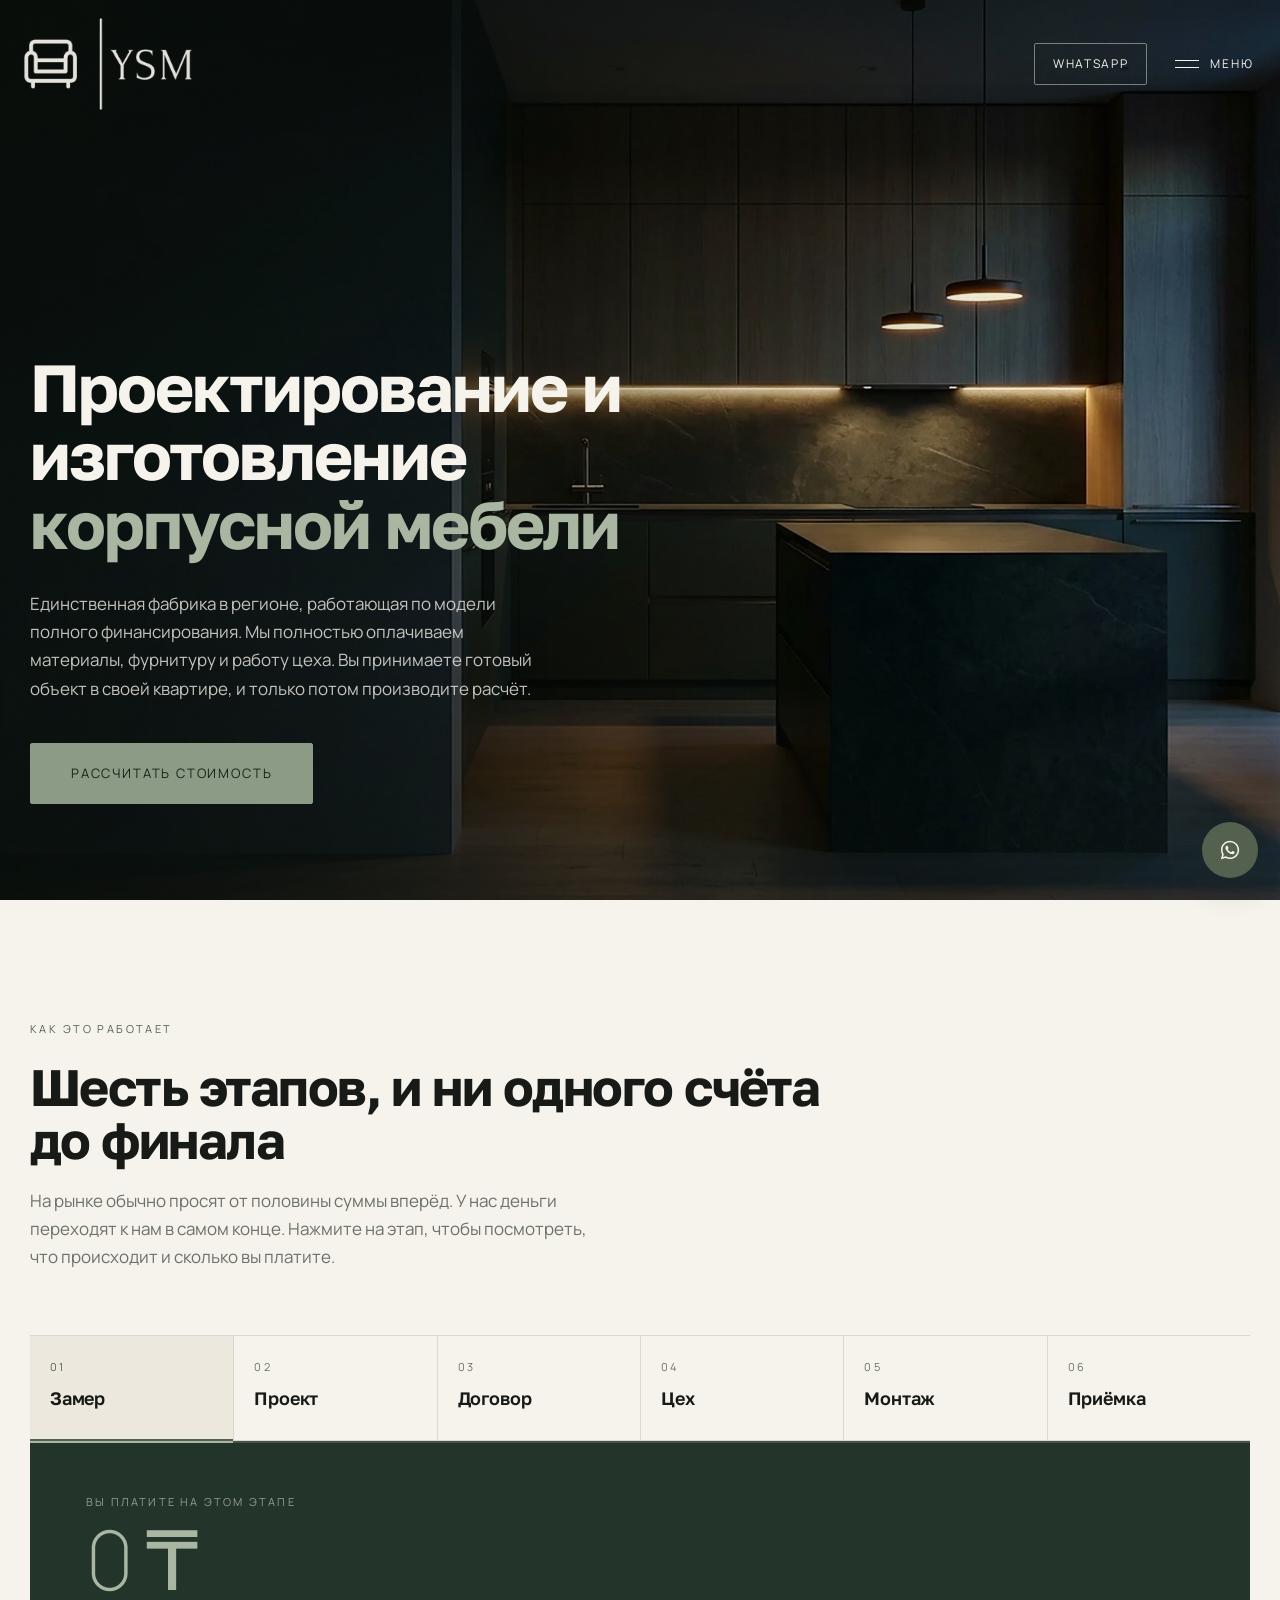
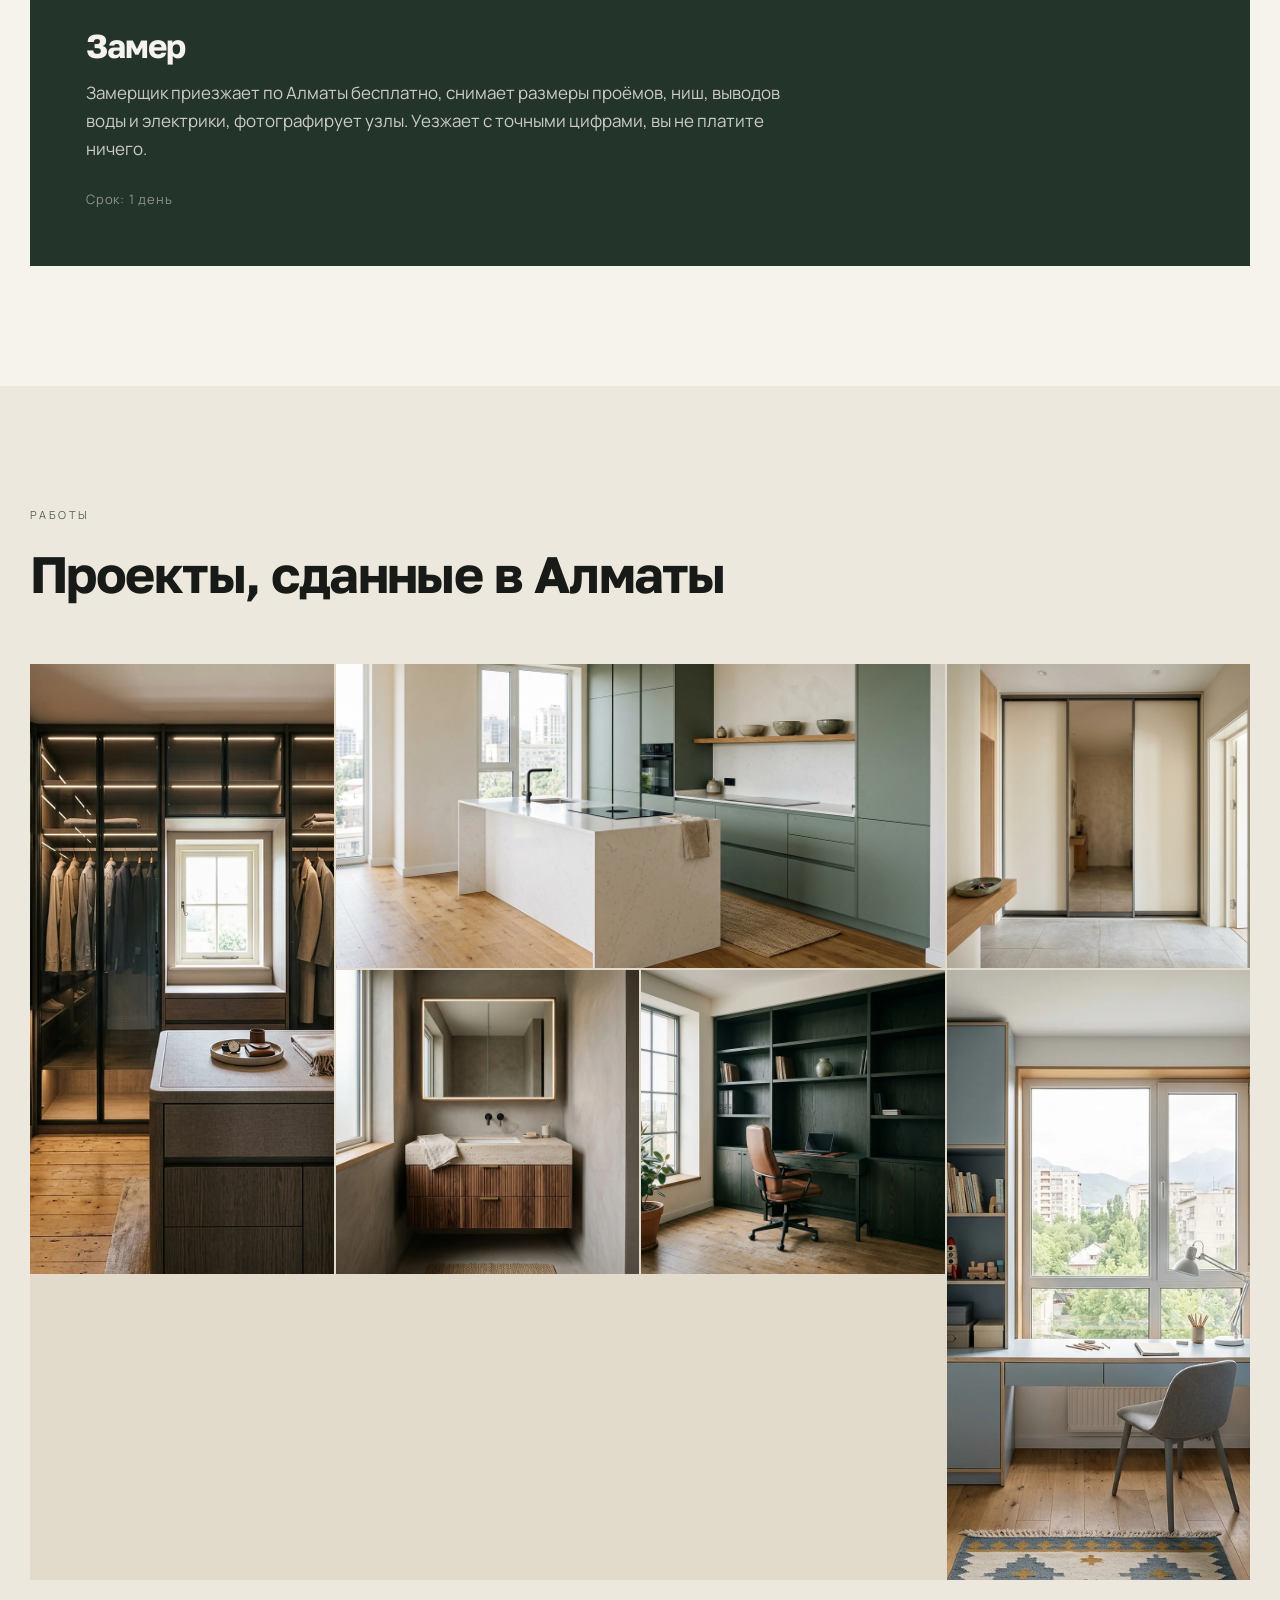
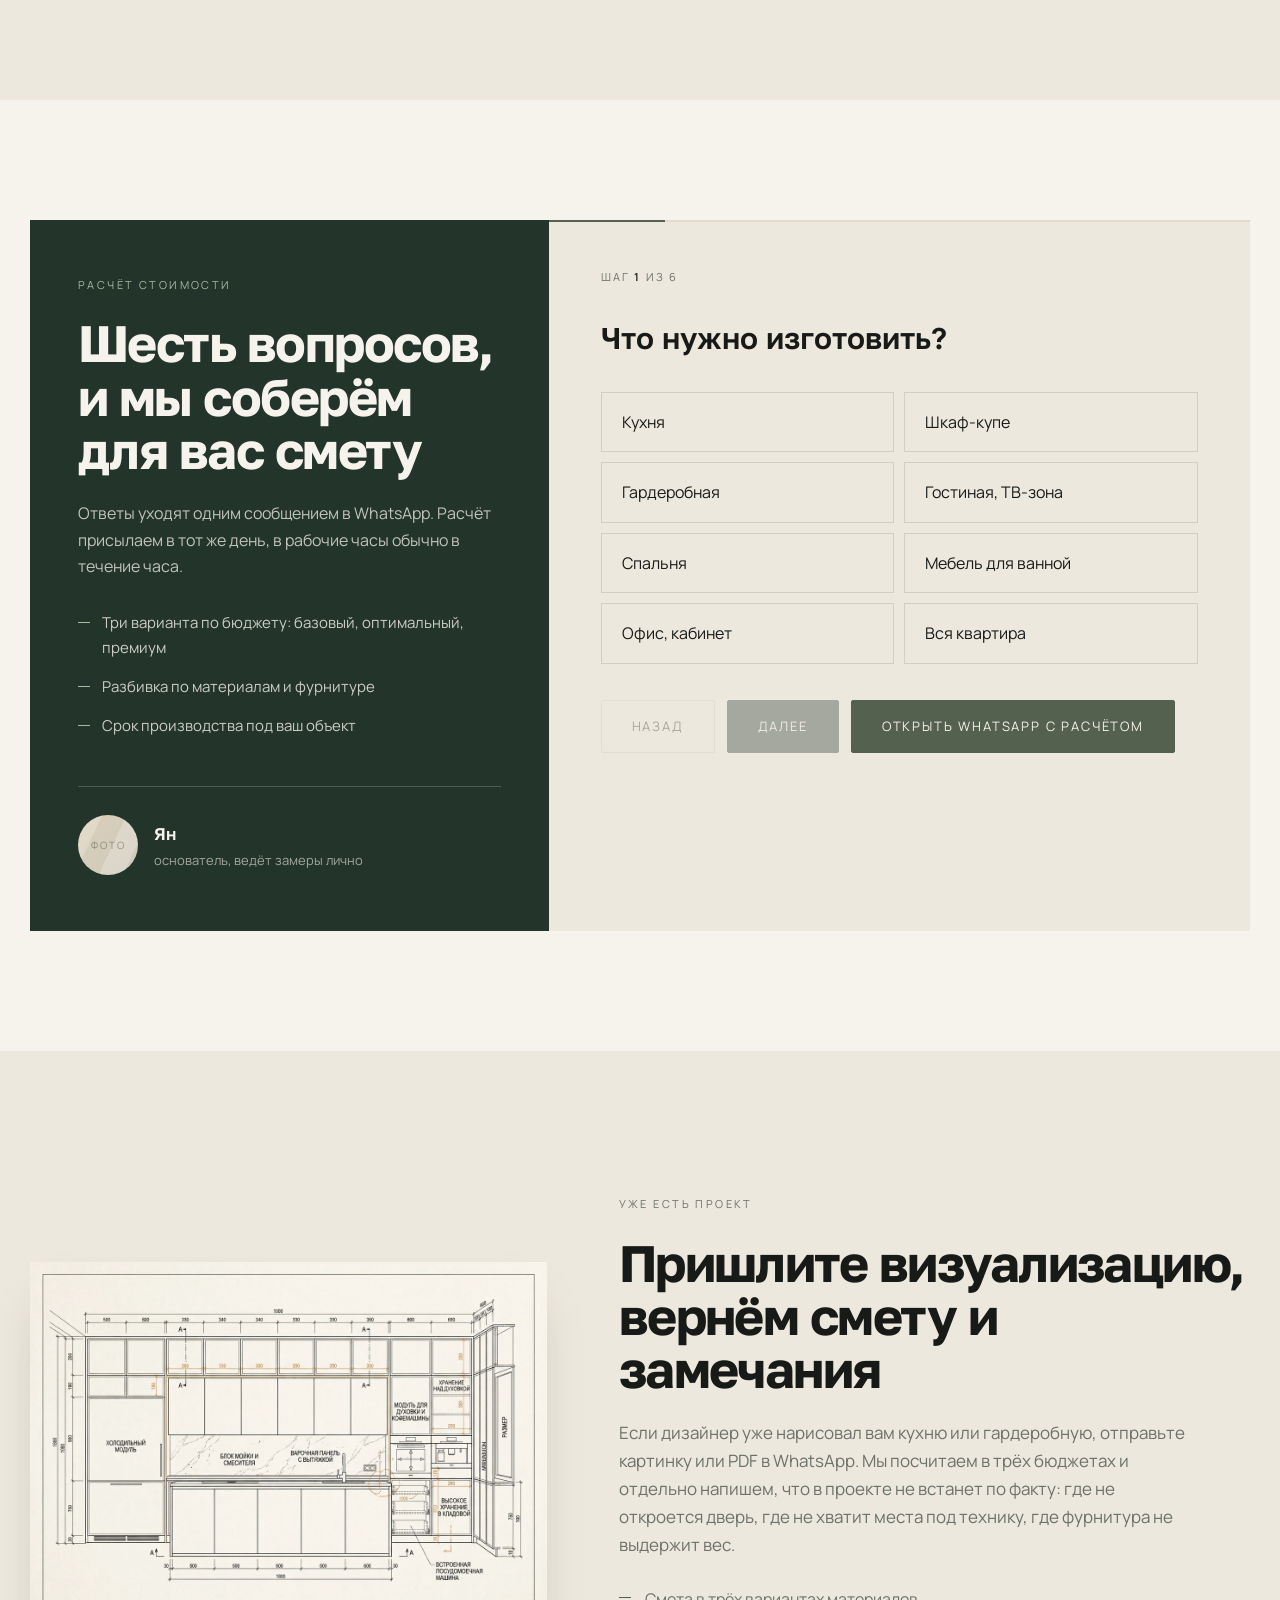
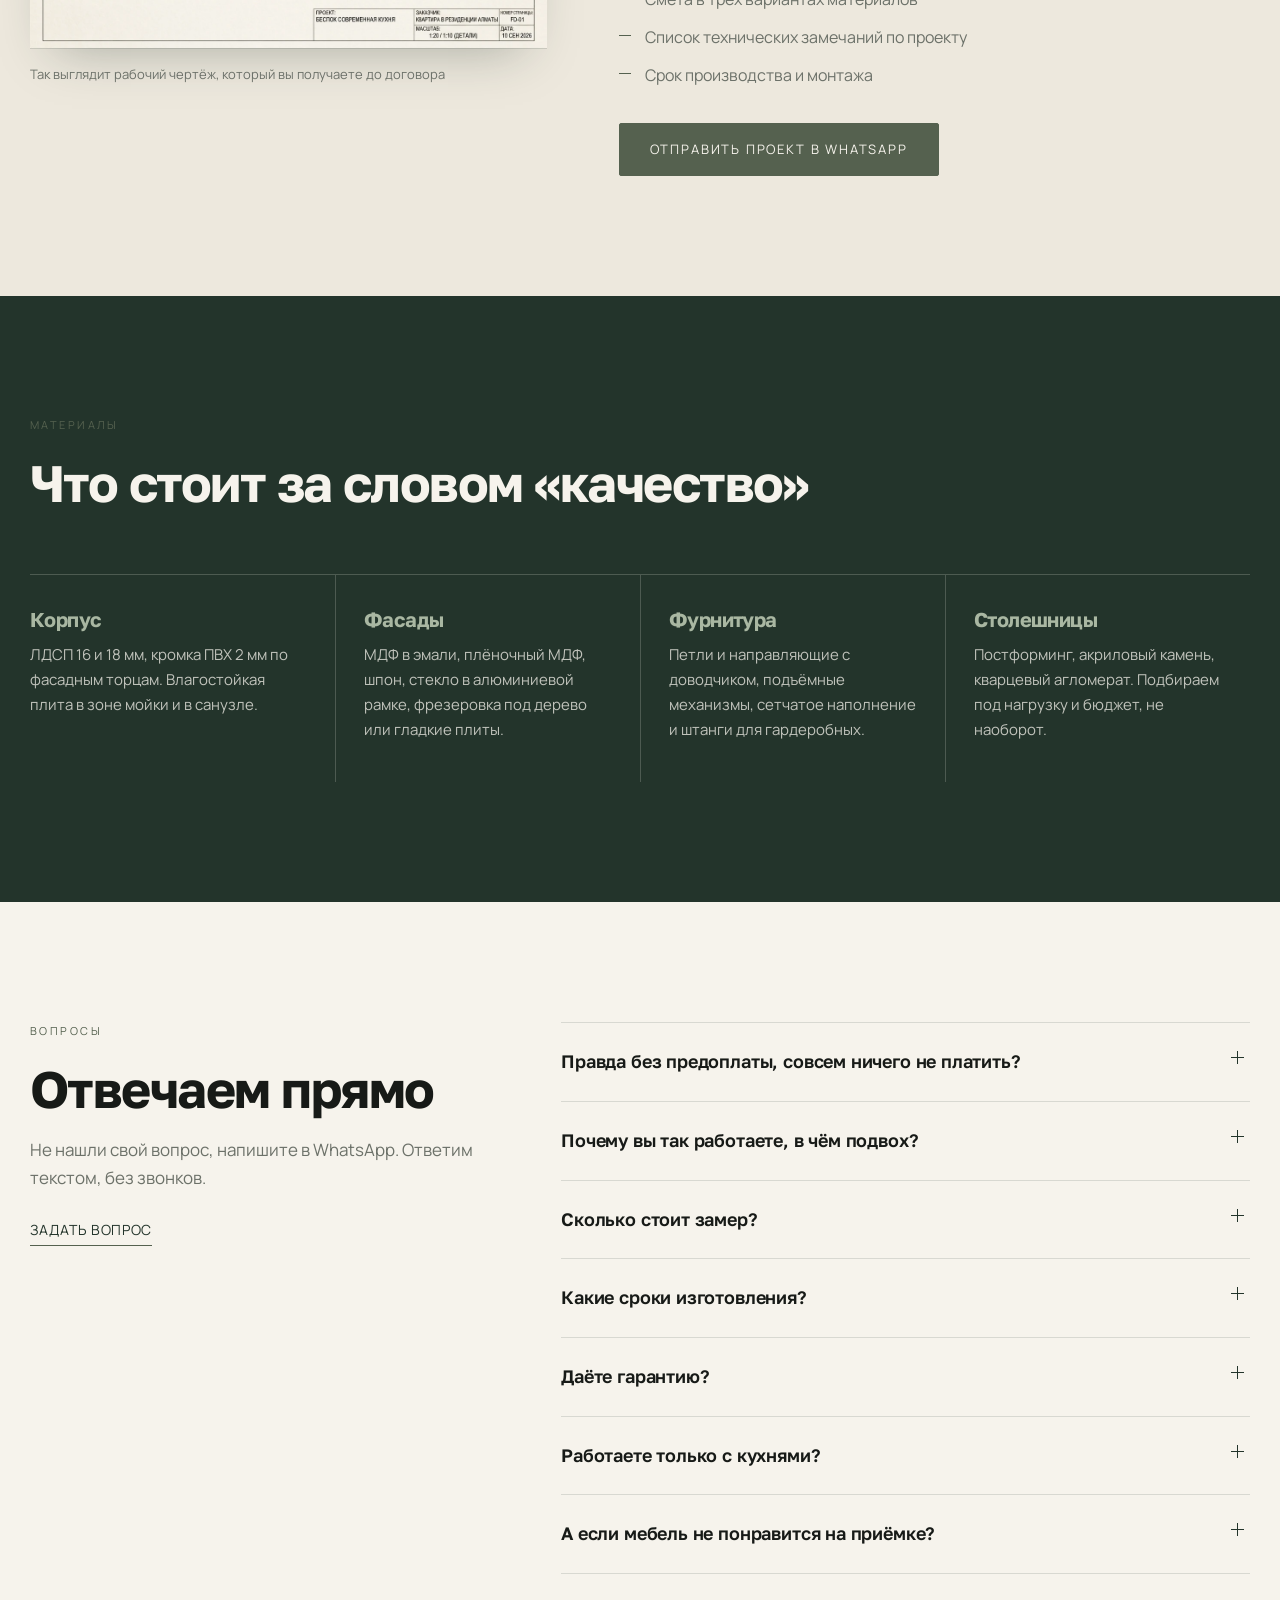
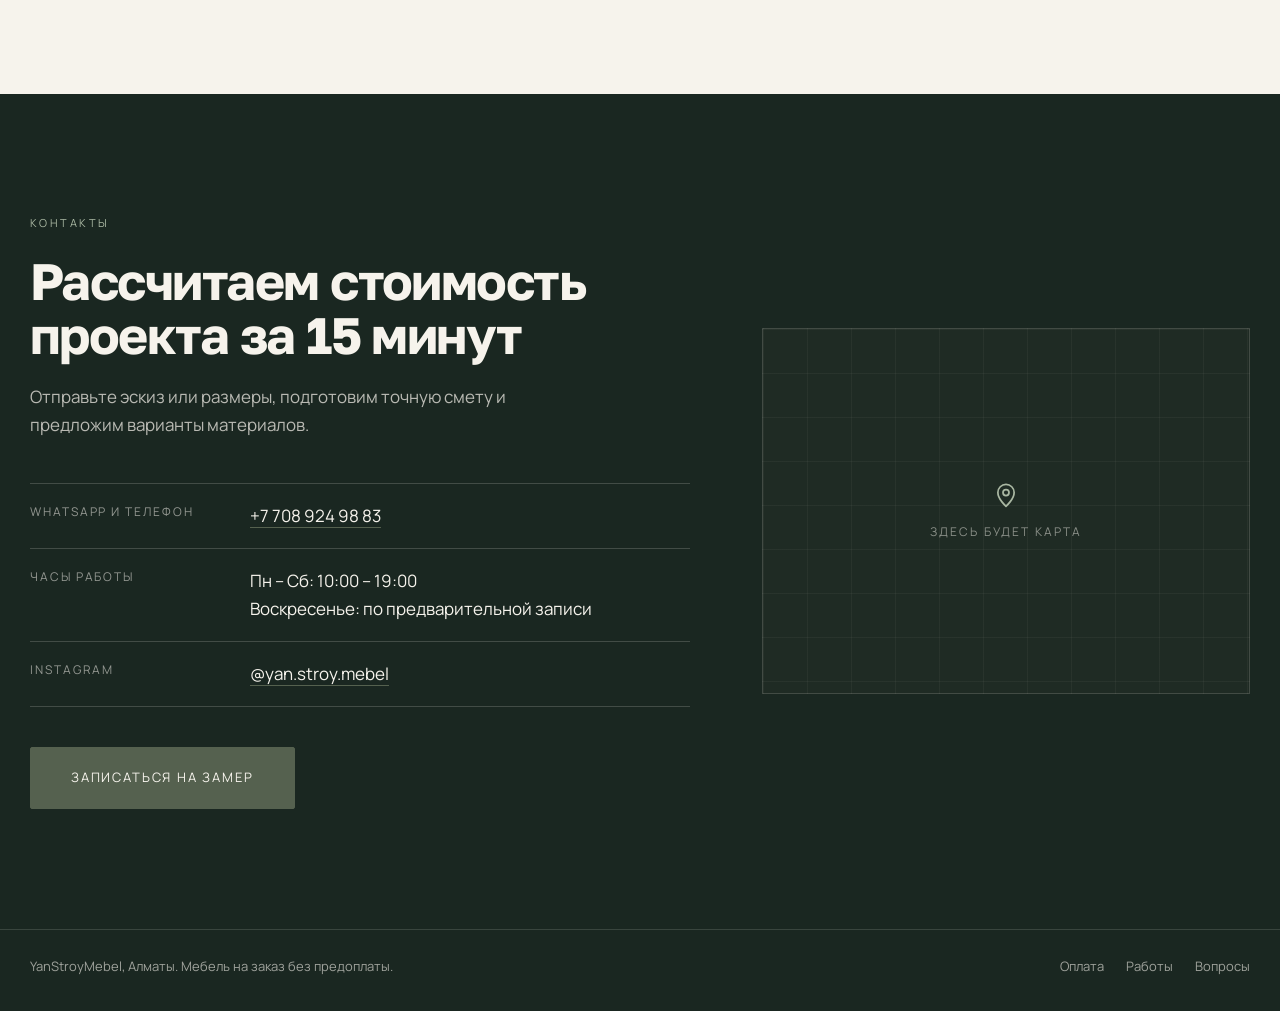
==== index.html @ d5cef8ae "Контакты: новый заголовок и описание, часы работы, место под мини-карту Строка «Город» убрана, логот" ====
<!DOCTYPE html>
<html lang="ru">
<head>
<meta charset="utf-8">
<meta name="viewport" content="width=device-width, initial-scale=1">
<title>YanStroyMebel, мебель на заказ без предоплаты в Алматы</title>
<meta name="description" content="Кухни, шкафы-купе, гардеробные и корпусная мебель на заказ в Алматы. Без предоплаты: материалы за наш счёт, оплата после установки. Официальный договор ТОО.">
<meta property="og:title" content="YanStroyMebel, мебель на заказ без предоплаты">
<meta property="og:description" content="Алматы. Кухни, шкафы, гардеробные. Материалы за наш счёт, оплата после установки. Договор ТОО.">
<meta property="og:type" content="website">
<link rel="preconnect" href="https://fonts.googleapis.com">
<link rel="preconnect" href="https://fonts.gstatic.com" crossorigin>
<link href="https://fonts.googleapis.com/css2?family=Golos+Text:wght@400;500;600;700;800&family=Manrope:wght@200;300;400;500&display=swap" rel="stylesheet">
<link rel="icon" href="assets/logo-mark.png">
<link rel="preload" as="image" href="assets/hero.webp" imagesrcset="assets/hero.webp" media="(min-width:861px)">
<link rel="stylesheet" href="styles.css?v=6">
</head>
<body>

<a class="skip" href="#main">К содержанию</a>

<header class="hdr" id="hdr">
  <div class="hdr__in">
    <a class="mark" href="#top" aria-label="Yan Stroy Mebel, на главную">
      <img class="mark__img mark__img--light" src="assets/logo-mark-light.png" alt="Yan Stroy Mebel" width="449" height="250">
      <img class="mark__img mark__img--dark" src="assets/logo-mark.png" alt="" aria-hidden="true" width="449" height="250">
    </a>
    <div class="hdr__act">
      <a class="btn btn--sm" href="https://wa.me/77089249883?text=%D0%97%D0%B4%D1%80%D0%B0%D0%B2%D1%81%D1%82%D0%B2%D1%83%D0%B9%D1%82%D0%B5%2C%20%D1%85%D0%BE%D1%87%D1%83%20%D1%83%D0%B7%D0%BD%D0%B0%D1%82%D1%8C%20%D0%BF%D1%80%D0%BE%20%D0%BC%D0%B5%D0%B1%D0%B5%D0%BB%D1%8C%20%D0%BD%D0%B0%20%D0%B7%D0%B0%D0%BA%D0%B0%D0%B7" target="_blank" rel="noopener">WhatsApp</a>
      <button class="burger" id="burger" aria-controls="nav" aria-expanded="false">
        <span class="burger__ico" aria-hidden="true"><i></i><i></i></span>
        <span class="burger__lbl" id="burgerLbl">Меню</span>
      </button>
    </div>
  </div>
  <nav class="nav" id="nav" aria-label="Основная навигация">
    <div class="nav__in">
      <a href="#pay"><b>Без предоплаты</b><em>как устроена оплата после установки</em></a>
      <a href="#projects"><b>Работы</b><em>проекты, сданные в Алматы</em></a>
      <a href="#quiz"><b>Расчёт стоимости</b><em>шесть вопросов, смета в WhatsApp</em></a>
      <a href="#faq"><b>Вопросы</b><em>сроки, гарантия, материалы</em></a>
      <a href="#contacts"><b>Контакты</b><em>+7 708 924 98 83</em></a>
    </div>
  </nav>
</header>

<main id="main">

<section class="hero" id="top">
  <div class="hero__media" aria-hidden="true">
    <picture>
      <source media="(max-width:860px)" type="image/webp" srcset="assets/hero-mobile.webp">
      <source media="(max-width:860px)" srcset="assets/hero-mobile.jpg">
      <source type="image/webp" srcset="assets/hero.webp">
      <img src="assets/hero.jpg" alt="" width="2752" height="1536" fetchpriority="high" decoding="async">
    </picture>
    <span class="hero__scrim"></span>
  </div>
  <div class="hero__in">
    <h1 class="hero__h">
      Проектирование и изготовление <em>корпусной мебели</em>
    </h1>
    <p class="hero__p">
      Единственная фабрика в регионе, работающая по модели полного финансирования.<span class="hero__full"> Мы полностью оплачиваем материалы, фурнитуру и работу цеха. Вы принимаете готовый объект в своей квартире, и только потом производите расчёт.</span><span class="hero__brief"> Оплата после установки.</span>
    </p>
    <div class="hero__cta">
      <a class="btn btn--lg" href="#quiz">Рассчитать стоимость</a>
    </div>
  </div>
</section>

<section class="pay" id="pay">
  <div class="wrap">
    <div class="sec-head">
      <p class="eyebrow eyebrow--brass">Как это работает</p>
      <h2 class="h2">Шесть этапов, и ни одного счёта до финала</h2>
      <p class="lead">На рынке обычно просят от половины суммы вперёд. У нас деньги переходят к нам в самом конце. Нажмите на этап, чтобы посмотреть, что происходит и сколько вы платите.</p>
    </div>

    <div class="pay__grid">
      <ol class="track" id="track" role="tablist" aria-label="Этапы работы">
        <li><button class="step is-on" role="tab" aria-selected="true" data-step="0"><i>01</i><b>Замер</b></button></li>
        <li><button class="step" role="tab" aria-selected="false" data-step="1"><i>02</i><b>Проект</b></button></li>
        <li><button class="step" role="tab" aria-selected="false" data-step="2"><i>03</i><b>Договор</b></button></li>
        <li><button class="step" role="tab" aria-selected="false" data-step="3"><i>04</i><b>Цех</b></button></li>
        <li><button class="step" role="tab" aria-selected="false" data-step="4"><i>05</i><b>Монтаж</b></button></li>
        <li><button class="step" role="tab" aria-selected="false" data-step="5"><i>06</i><b>Приёмка</b></button></li>
      </ol>

      <div class="pay__panel" id="payPanel" role="tabpanel" aria-live="polite">
        <div class="pay__meter"><span id="meterFill"></span></div>
        <p class="pay__price"><span class="pay__pricelabel">Вы платите на этом этапе</span><b id="paySum">0 ₸</b></p>
        <h3 class="pay__title" id="payTitle">Замер</h3>
        <p class="pay__text" id="payText">Замерщик приезжает по Алматы бесплатно, снимает размеры проёмов, ниш, выводов воды и электрики, фотографирует узлы. Уезжает с точными цифрами, вы не платите ничего.</p>
        <p class="pay__meta" id="payMeta">Срок: 1 день</p>
      </div>
    </div>
  </div>
</section>

<section class="projects" id="projects">
  <div class="wrap">
    <div class="sec-head">
      <p class="eyebrow eyebrow--brass">Работы</p>
      <h2 class="h2">Проекты, сданные в Алматы</h2>
    </div>
    <div class="grid" id="grid">
      <figure class="tile tile--w" data-a="k1"><img src="assets/work/p01-kitchen-island.webp" alt="Кухня с островом, шалфейные фасады, кварцевый остров" width="2560" height="1280" loading="lazy" decoding="async"><figcaption>Кухня с островом<em>шалфейные фасады, кварцевый остров</em></figcaption></figure>
      <figure class="tile tile--tall" data-a="walk"><img src="assets/work/p02-walk-in.webp" alt="Гардеробная, копчёный дуб, стекло, подсветка полок" width="800" height="1600" loading="lazy" decoding="async"><figcaption>Гардеробная<em>копчёный дуб, стекло, подсветка полок</em></figcaption></figure>
      <figure class="tile" data-a="slide"><img src="assets/work/p03-sliding-wardrobe.webp" alt="Шкаф-купе в прихожую, эмаль и бронзовое зеркало" width="1400" height="1400" loading="lazy" decoding="async"><figcaption>Шкаф-купе в прихожую<em>эмаль и бронзовое зеркало</em></figcaption></figure>
      <figure class="tile" data-a="vanity"><img src="assets/work/p04-vanity.webp" alt="Тумба под раковину, рифлёный орех, травертин" width="1400" height="1400" loading="lazy" decoding="async"><figcaption>Тумба под раковину<em>рифлёный орех, травертин</em></figcaption></figure>
      <figure class="tile" data-a="study"><img src="assets/work/p05-study.webp" alt="Кабинет и стеллаж, тонированный ясень" width="1400" height="1400" loading="lazy" decoding="async"><figcaption>Кабинет и стеллаж<em>тонированный ясень</em></figcaption></figure>
      <figure class="tile tile--w" data-a="k2"><img src="assets/work/p06-oak-kitchen.webp" alt="Кухня в светлом дубе, без ручек, терраццо" width="2560" height="1280" loading="lazy" decoding="async"><figcaption>Кухня в светлом дубе<em>без ручек, терраццо</em></figcaption></figure>
      <figure class="tile" data-a="tv"><img src="assets/work/p07-tv-wall.webp" alt="Гостиная и ТВ-зона, реечные панели из ореха" width="1400" height="1400" loading="lazy" decoding="async"><figcaption>Гостиная и ТВ-зона<em>реечные панели из ореха</em></figcaption></figure>
      <figure class="tile tile--tall" data-a="kids"><img src="assets/work/p10-kids.webp" alt="Детская со столом, шкаф и стол вдоль окна" width="800" height="1600" loading="lazy" decoding="async"><figcaption>Детская со столом<em>шкаф и стол вдоль окна</em></figcaption></figure>
    </div>
    <button type="button" class="btn btn--ghost grid__more" id="gridMore" hidden>Смотреть все проекты</button>
  </div>
</section>

<section class="quiz" id="quiz">
  <div class="wrap">
    <div class="quiz__box">
      <div class="quiz__side">
        <p class="eyebrow eyebrow--light">Расчёт стоимости</p>
        <h2 class="h2 h2--light">Шесть вопросов, и мы соберём для вас смету</h2>
        <p class="quiz__sidep">Ответы уходят одним сообщением в WhatsApp. Расчёт присылаем в тот же день, в рабочие часы обычно в течение часа.</p>
        <ul class="quiz__bul">
          <li>Три варианта по бюджету: базовый, оптимальный, премиум</li>
          <li>Разбивка по материалам и фурнитуре</li>
          <li>Срок производства под ваш объект</li>
        </ul>
        <div class="quiz__person">
          <div class="ph ph--face"><span>фото</span></div>
          <p><b>Ян</b><em>основатель, ведёт замеры лично</em></p>
        </div>
      </div>

      <div class="quiz__main">
        <div class="quiz__bar"><span id="qFill"></span></div>
        <p class="quiz__count">Шаг <b id="qNum">1</b> из 6</p>

        <form id="qForm" novalidate>
          <fieldset class="q is-on" data-q="0">
            <legend>Что нужно изготовить?</legend>
            <div class="opts opts--grid">
              <label><input type="radio" name="q0" value="Кухня"><span>Кухня</span></label>
              <label><input type="radio" name="q0" value="Шкаф-купе"><span>Шкаф-купе</span></label>
              <label><input type="radio" name="q0" value="Гардеробная"><span>Гардеробная</span></label>
              <label><input type="radio" name="q0" value="Гостиная, ТВ-зона"><span>Гостиная, ТВ-зона</span></label>
              <label><input type="radio" name="q0" value="Спальня"><span>Спальня</span></label>
              <label><input type="radio" name="q0" value="Мебель для ванной"><span>Мебель для ванной</span></label>
              <label><input type="radio" name="q0" value="Офис, кабинет"><span>Офис, кабинет</span></label>
              <label><input type="radio" name="q0" value="Вся квартира"><span>Вся квартира</span></label>
            </div>
          </fieldset>

          <fieldset class="q" data-q="1">
            <legend>Какая форма или конфигурация?</legend>
            <div class="opts opts--grid">
              <label><input type="radio" name="q1" value="Прямая"><span>Прямая</span></label>
              <label><input type="radio" name="q1" value="Угловая"><span>Угловая</span></label>
              <label><input type="radio" name="q1" value="П-образная"><span>П-образная</span></label>
              <label><input type="radio" name="q1" value="С островом"><span>С островом</span></label>
              <label><input type="radio" name="q1" value="Встроенная в нишу"><span>Встроенная в нишу</span></label>
              <label><input type="radio" name="q1" value="Ещё не решили"><span>Ещё не решили</span></label>
            </div>
          </fieldset>

          <fieldset class="q" data-q="2">
            <legend>Сколько метров по фронту?</legend>
            <div class="opts">
              <label><input type="radio" name="q2" value="до 2,5 м"><span>До 2,5 м</span></label>
              <label><input type="radio" name="q2" value="от 2,5 до 4 м"><span>От 2,5 до 4 м</span></label>
              <label><input type="radio" name="q2" value="от 4 до 6 м"><span>От 4 до 6 м</span></label>
              <label><input type="radio" name="q2" value="больше 6 м"><span>Больше 6 м</span></label>
              <label><input type="radio" name="q2" value="нужен замер"><span>Не знаю, нужен замер</span></label>
            </div>
          </fieldset>

          <fieldset class="q" data-q="3">
            <legend>В каком состоянии помещение?</legend>
            <div class="opts">
              <label><input type="radio" name="q3" value="ремонт закончен"><span>Ремонт закончен, можно замерять</span></label>
              <label><input type="radio" name="q3" value="ремонт идёт"><span>Ремонт идёт, стены готовы</span></label>
              <label><input type="radio" name="q3" value="черновая отделка"><span>Черновая отделка</span></label>
              <label><input type="radio" name="q3" value="только планирую"><span>Пока только планирую</span></label>
            </div>
          </fieldset>

          <fieldset class="q" data-q="4">
            <legend>Когда нужна готовая мебель?</legend>
            <div class="opts">
              <label><input type="radio" name="q4" value="в этом месяце"><span>В этом месяце</span></label>
              <label><input type="radio" name="q4" value="через 1 или 2 месяца"><span>Через 1 или 2 месяца</span></label>
              <label><input type="radio" name="q4" value="через 3 месяца и позже"><span>Через 3 месяца и позже</span></label>
              <label><input type="radio" name="q4" value="сравниваю цены"><span>Пока сравниваю цены</span></label>
            </div>
          </fieldset>

          <fieldset class="q" data-q="5">
            <legend>Как к вам обращаться?</legend>
            <div class="fields">
              <label class="fld"><span>Имя</span><input type="text" id="qName" placeholder="Как вас зовут" autocomplete="name"></label>
              <label class="fld"><span>Район или ЖК</span><input type="text" id="qArea" placeholder="Необязательно"></label>
            </div>
            <p class="quiz__fine">Ничего не отправляется автоматически. По кнопке откроется WhatsApp с уже собранным сообщением, вы увидите его до отправки.</p>
            <div class="summary" id="summary"></div>
          </fieldset>

          <div class="quiz__nav">
            <button type="button" class="btn btn--ghost" id="qPrev" disabled>Назад</button>
            <button type="button" class="btn" id="qNext" disabled>Далее</button>
            <a class="btn btn--wa" id="qSend" href="#" target="_blank" rel="noopener" hidden>Открыть WhatsApp с расчётом</a>
          </div>
        </form>
      </div>
    </div>
  </div>
</section>

<section class="dp">
  <div class="wrap dp__in">
    <figure class="dp__media">
      <a class="dp__zoom" href="assets/work/drawing-kitchen.jpg" target="_blank" rel="noopener" aria-label="Открыть чертёж в полном размере">
      <picture>
        <source type="image/webp" srcset="assets/work/drawing-kitchen.webp">
        <img src="assets/work/drawing-kitchen.jpg" alt="Пример рабочего чертежа кухни: развёртка стены с размерами каждого модуля" width="1200" height="896" loading="lazy" decoding="async">
      </picture>
      </a>
      <figcaption>Так выглядит рабочий чертёж, который вы получаете до договора</figcaption>
    </figure>
    <div class="dp__body">
      <p class="eyebrow eyebrow--brass">Уже есть проект</p>
      <h2 class="h2">Пришлите визуализацию, вернём смету и замечания</h2>
      <p>Если дизайнер уже нарисовал вам кухню или гардеробную, отправьте картинку или PDF в WhatsApp. Мы посчитаем в трёх бюджетах и отдельно напишем, что в проекте не встанет по факту: где не откроется дверь, где не хватит места под технику, где фурнитура не выдержит вес.</p>
      <ul class="ticks">
        <li>Смета в трёх вариантах материалов</li>
        <li>Список технических замечаний по проекту</li>
        <li>Срок производства и монтажа</li>
      </ul>
      <a class="btn btn--wa" href="https://wa.me/77089249883?text=%D0%97%D0%B4%D1%80%D0%B0%D0%B2%D1%81%D1%82%D0%B2%D1%83%D0%B9%D1%82%D0%B5.%20%D0%9E%D1%82%D0%BF%D1%80%D0%B0%D0%B2%D0%BB%D1%8F%D1%8E%20%D0%B4%D0%B8%D0%B7%D0%B0%D0%B9%D0%BD-%D0%BF%D1%80%D0%BE%D0%B5%D0%BA%D1%82%20%D0%BD%D0%B0%20%D1%80%D0%B0%D1%81%D1%87%D1%91%D1%82" target="_blank" rel="noopener">Отправить проект в WhatsApp</a>
    </div>
  </div>
</section>

<section class="mat">
  <div class="wrap">
    <div class="sec-head">
      <p class="eyebrow eyebrow--brass">Материалы</p>
      <h2 class="h2">Что стоит за словом «качество»</h2>
    </div>
    <div class="mat__grid">
      <article><h3>Корпус</h3><p>ЛДСП 16 и 18 мм, кромка ПВХ 2 мм по фасадным торцам. Влагостойкая плита в зоне мойки и в санузле.</p></article>
      <article><h3>Фасады</h3><p>МДФ в эмали, плёночный МДФ, шпон, стекло в алюминиевой рамке, фрезеровка под дерево или гладкие плиты.</p></article>
      <article><h3>Фурнитура</h3><p>Петли и направляющие с доводчиком, подъёмные механизмы, сетчатое наполнение и штанги для гардеробных.</p></article>
      <article><h3>Столешницы</h3><p>Постформинг, акриловый камень, кварцевый агломерат. Подбираем под нагрузку и бюджет, не наоборот.</p></article>
    </div>
  </div>
</section>

<section class="faq" id="faq">
  <div class="wrap faq__in">
    <div class="faq__head">
      <p class="eyebrow eyebrow--brass">Вопросы</p>
      <h2 class="h2">Отвечаем прямо</h2>
      <p class="lead">Не нашли свой вопрос, напишите в WhatsApp. Ответим текстом, без звонков.</p>
      <a class="link" href="https://wa.me/77089249883" target="_blank" rel="noopener">Задать вопрос</a>
    </div>
    <div class="acc" id="acc">
      <details><summary>Правда без предоплаты, совсем ничего не платить?</summary><div><p>Да. Материалы, фурнитуру и работу цеха финансируем мы. Первый платёж вы делаете после монтажа и приёмки. Условие фиксируем в договоре ТОО, чтобы это не оставалось устной договорённостью.</p></div></details>
      <details><summary>Почему вы так работаете, в чём подвох?</summary><div><p>Подвоха нет, есть ограничение. Мы одновременно ведём ограниченное число объектов, потому что каждый финансируем сами. Если очередь заполнена, честно назовём ближайшую дату старта.</p></div></details>
      <details><summary>Сколько стоит замер?</summary><div><p>По Алматы бесплатно и ни к чему не обязывает. После замера вы получаете чертёж и смету, дальше решаете сами.</p></div></details>
      <details><summary>Какие сроки изготовления?</summary><div><p>Зависит от фасадов. Плёночный МДФ и ЛДСП идут быстрее, эмаль и шпон дольше из-за покраски и сушки. Точный срок ставим в договор после утверждения проекта.</p></div></details>
      <details><summary>Даёте гарантию?</summary><div><p>Да, гарантия на корпус, фурнитуру и монтаж прописана в договоре. Если что-то перестало закрываться или провисло, приезжаем и настраиваем.</p></div></details>
      <details><summary>Работаете только с кухнями?</summary><div><p>Нет. Кухни, шкафы-купе, гардеробные, гостиные, спальни, мебель для ванной, офисные стеллажи и кабинеты. Можем закрыть всю квартиру одним договором.</p></div></details>
      <details><summary>А если мебель не понравится на приёмке?</summary><div><p>На приёмке проходим вместе по чек-листу: зазоры, кромка, работа фурнитуры, соответствие чертежу. Недочёты устраняем до оплаты, в этом и смысл схемы.</p></div></details>
    </div>
  </div>
</section>

<section class="cnt" id="contacts">
  <div class="wrap cnt__in">
    <div class="cnt__body">
      <p class="eyebrow eyebrow--light">Контакты</p>
      <h2 class="h2 h2--light">Рассчитаем стоимость проекта за 15 минут</h2>
      <p class="cnt__lead">Отправьте эскиз или размеры, подготовим точную смету и предложим варианты материалов.</p>
      <dl class="cnt__list">
        <div><dt>WhatsApp и телефон</dt><dd><a href="tel:+77089249883">+7 708 924 98 83</a></dd></div>
        <div><dt>Часы работы</dt><dd>Пн – Сб: 10:00 – 19:00<br>Воскресенье: по предварительной записи</dd></div>
        <div><dt>Instagram</dt><dd><a href="https://www.instagram.com/yan.stroy.mebel/" target="_blank" rel="noopener">@yan.stroy.mebel</a></dd></div>
      </dl>
      <a class="btn btn--wa btn--lg" href="https://wa.me/77089249883?text=%D0%97%D0%B4%D1%80%D0%B0%D0%B2%D1%81%D1%82%D0%B2%D1%83%D0%B9%D1%82%D0%B5%2C%20%D1%85%D0%BE%D1%87%D1%83%20%D0%B7%D0%B0%D0%BF%D0%B8%D1%81%D0%B0%D1%82%D1%8C%D1%81%D1%8F%20%D0%BD%D0%B0%20%D0%B7%D0%B0%D0%BC%D0%B5%D1%80" target="_blank" rel="noopener">Записаться на замер</a>
    </div>
    <div class="cnt__map" id="map">
      <!-- Мини-карта: сюда вставляется iframe 2ГИС или Яндекс.Карт, заглушку ниже удалить.
           <iframe src="..." title="Как нас найти" loading="lazy" referrerpolicy="no-referrer-when-downgrade"></iframe> -->
      <div class="cnt__mapph" aria-hidden="true">
        <svg viewBox="0 0 24 24" width="30" height="30" fill="none" stroke="currentColor" stroke-width="1.4" stroke-linecap="round" stroke-linejoin="round"><path d="M12 21s-6.5-5.6-6.5-11a6.5 6.5 0 0 1 13 0c0 5.4-6.5 11-6.5 11Z"/><circle cx="12" cy="10" r="2.4"/></svg>
        <span>Здесь будет карта</span>
      </div>
    </div>
  </div>
</section>

</main>

<footer class="ftr">
  <div class="wrap ftr__in">
    <p>YanStroyMebel, Алматы. Мебель на заказ без предоплаты.</p>
    <nav><a href="#pay">Оплата</a><a href="#projects">Работы</a><a href="#faq">Вопросы</a></nav>
  </div>
</footer>

<a class="fab" href="https://wa.me/77089249883" target="_blank" rel="noopener" aria-label="Написать в WhatsApp">
  <svg viewBox="0 0 24 24" width="22" height="22" fill="currentColor" aria-hidden="true"><path d="M12.04 2C6.58 2 2.13 6.45 2.13 11.91c0 1.75.46 3.45 1.32 4.95L2 22l5.25-1.38a9.9 9.9 0 0 0 4.79 1.22h.01c5.46 0 9.91-4.45 9.91-9.91 0-2.65-1.03-5.14-2.9-7.01A9.86 9.86 0 0 0 12.04 2Zm0 18.15h-.01a8.2 8.2 0 0 1-4.19-1.15l-.3-.18-3.12.82.83-3.04-.2-.31a8.2 8.2 0 0 1-1.26-4.38c0-4.54 3.7-8.24 8.25-8.24 2.2 0 4.27.86 5.83 2.42a8.19 8.19 0 0 1 2.41 5.83c0 4.54-3.7 8.23-8.24 8.23Zm4.52-6.16c-.25-.12-1.47-.72-1.69-.81-.23-.08-.39-.12-.56.13-.16.24-.64.8-.78.97-.14.16-.29.18-.54.06-.25-.12-1.05-.39-1.99-1.23-.74-.66-1.23-1.47-1.38-1.72-.14-.25-.01-.38.11-.5.11-.11.25-.29.37-.43.13-.15.17-.25.25-.41.08-.17.04-.31-.02-.43-.06-.12-.56-1.34-.76-1.84-.2-.48-.4-.41-.56-.42h-.48c-.16 0-.43.06-.65.31-.22.25-.86.84-.86 2.05s.88 2.38 1 2.54c.12.16 1.73 2.64 4.19 3.7.59.25 1.04.4 1.4.52.59.19 1.12.16 1.55.1.47-.07 1.47-.6 1.67-1.18.21-.58.21-1.07.15-1.18-.06-.11-.22-.17-.47-.29Z"/></svg>
</a>

<script src="app.js?v=3"></script>
</body>
</html>
---- styles.css ----
:root{
  --bone:#F6F3EC;
  --bone-2:#EDE8DD;
  --bone-3:#E2DBCC;
  --forest:#23342B;
  --forest-2:#1A2721;
  --forest-3:#2F4438;
  --sage:#8C9B86;
  --sage-soft:#A9B7A2;
  --sage-deep:#55614F;
  --ink:#171A17;
  --muted:#6C7169;
  --line:rgba(35,52,43,.14);
  --wrap:1220px;
  --r:2px;
  --ease:cubic-bezier(.2,.8,.2,1);
}
*,*::before,*::after{box-sizing:border-box}
html{scroll-behavior:smooth;-webkit-text-size-adjust:100%}
body{
  margin:0;background:var(--bone);color:var(--ink);
  font:400 17px/1.65 Manrope,system-ui,-apple-system,"Segoe UI",sans-serif;
  -webkit-font-smoothing:antialiased;overflow-x:hidden;
}
img{max-width:100%;display:block}
a{color:inherit}
h1,h2,h3{margin:0;font-family:"Golos Text",system-ui,sans-serif;font-weight:700;letter-spacing:-.03em;line-height:1.04}
p{margin:0}
button{font:inherit;color:inherit}
.wrap{width:min(100% - 44px,var(--wrap));margin-inline:auto}
.skip{position:absolute;left:-9999px}
.skip:focus{left:16px;top:16px;z-index:99;background:var(--forest);color:var(--bone);padding:10px 16px}
:focus-visible{outline:2px solid var(--sage-deep);outline-offset:3px}

/* ---------- typography helpers ---------- */
.eyebrow{
  font-size:11px;letter-spacing:.22em;text-transform:uppercase;color:var(--muted);
  font-weight:400;margin-bottom:22px;
}
.eyebrow--brass{color:var(--sage-deep)}
.eyebrow--light{color:var(--sage-soft)}
.h2{font-size:clamp(29px,4vw,52px)}
.h2--light{color:var(--bone)}
.lead{color:var(--muted);font-size:17px;max-width:56ch;margin-top:20px}
.sec-head{margin-bottom:64px;max-width:820px}

/* ---------- buttons ---------- */
.btn{
  display:inline-flex;align-items:center;justify-content:center;gap:10px;
  background:var(--forest);color:var(--bone);text-decoration:none;
  padding:15px 30px;border:1px solid var(--forest);border-radius:var(--r);
  font-size:13px;letter-spacing:.14em;text-transform:uppercase;font-weight:400;
  cursor:pointer;transition:background .35s var(--ease),color .35s var(--ease),transform .35s var(--ease);
}
.btn:hover{background:var(--forest-3);transform:translateY(-1px)}
.btn:disabled{opacity:.35;cursor:not-allowed;transform:none}
.btn--sm{padding:10px 18px;font-size:12px}
.btn--lg{padding:19px 40px}
.btn--ghost{background:transparent;color:var(--forest);border-color:var(--line)}
.btn--ghost:hover{background:transparent;border-color:var(--forest)}
.btn--wa{background:var(--sage-deep);border-color:var(--sage-deep);color:var(--bone)}
.btn--wa:hover{background:#66735F;border-color:#66735F}
.link{
  display:inline-block;margin-top:26px;color:var(--forest);text-decoration:none;
  font-size:14px;letter-spacing:.05em;text-transform:uppercase;
  border-bottom:1px solid var(--sage-deep);padding-bottom:4px;
}
.link:hover{color:var(--sage-deep)}
.ticks{list-style:none;margin:26px 0 0;padding:0;display:grid;gap:12px}
.ticks li{position:relative;padding-left:26px;color:var(--muted);font-size:16px}
.ticks li::before{content:"";position:absolute;left:0;top:11px;width:12px;height:1px;background:var(--sage-deep)}

/* ---------- placeholders ---------- */
.ph{
  position:relative;width:100%;height:100%;min-height:180px;overflow:hidden;
  background:
    linear-gradient(135deg,rgba(176,141,87,.16),rgba(35,52,43,.10)),
    repeating-linear-gradient(115deg,var(--bone-2) 0 22px,var(--bone-3) 22px 44px);
}
.ph span{
  position:absolute;inset:auto 0 14px 0;text-align:center;
  font-size:10px;letter-spacing:.2em;text-transform:uppercase;color:rgba(35,52,43,.42);
}

/* ---------- header ---------- */
.hdr{position:fixed;inset:0 0 auto;z-index:60;padding-bottom:0;transition:background .4s var(--ease),box-shadow .4s var(--ease)}
.hdr__in{
  width:min(100% - 44px,1400px);margin-inline:auto;
  display:flex;align-items:center;gap:24px;padding:16px 0;
}
.hdr.is-stuck{background:rgba(246,243,236,.94);backdrop-filter:blur(10px);box-shadow:0 1px 0 var(--line)}
.mark{
  position:relative;display:block;margin-right:auto;text-decoration:none;
  height:96px;aspect-ratio:449/250;transition:height .45s var(--ease);
}
.hdr.is-stuck .mark{height:48px}
.mark__img{position:absolute;left:0;top:0;height:100%;width:auto;transition:opacity .4s var(--ease)}
.mark__img--dark{opacity:0}
.hdr.is-stuck .mark__img--light{opacity:0}
.hdr.is-stuck .mark__img--dark{opacity:1}

.hdr__act{display:flex;align-items:center;gap:16px}
.burger{
  display:flex;align-items:center;gap:11px;background:none;border:0;cursor:pointer;
  padding:10px 4px 10px 12px;font-size:12px;letter-spacing:.16em;text-transform:uppercase;
}
.burger__ico{display:grid;gap:6px;width:24px}
.burger__ico i{display:block;height:1px;background:currentColor;transition:transform .35s var(--ease),opacity .35s var(--ease)}
.burger.is-on .burger__ico i:first-child{transform:translateY(3.5px) rotate(45deg)}
.burger.is-on .burger__ico i:last-child{transform:translateY(-3.5px) rotate(-45deg)}
.burger__lbl{white-space:nowrap}

.nav{
  position:absolute;inset:100% 0 auto auto;width:min(100vw - 44px,420px);
  background:var(--bone);color:var(--ink);
  box-shadow:0 24px 60px rgba(35,52,43,.22);
  display:grid;grid-template-rows:0fr;
  transition:grid-template-rows .45s var(--ease),opacity .3s var(--ease),visibility .45s;
  opacity:0;visibility:hidden;
}
.nav.is-open{grid-template-rows:1fr;opacity:1;visibility:visible}
.nav__in{overflow:hidden;min-height:0}
.nav a{
  display:grid;gap:3px;text-decoration:none;padding:18px 26px;
  border-bottom:1px solid var(--line);transition:background .3s var(--ease),padding .3s var(--ease);
}
.nav a:last-child{border-bottom:0}
.nav a b{font-family:"Golos Text",sans-serif;font-weight:600;font-size:18px;letter-spacing:-.01em}
.nav a em{font-style:normal;font-size:13px;color:var(--muted)}
.nav a:hover{background:var(--bone-2);padding-left:32px}

/* hero over dark image -> light header text */
.hdr:not(.is-stuck){color:var(--bone)}
.hdr:not(.is-stuck) .btn{background:transparent;border-color:rgba(246,243,236,.45);color:var(--bone)}
.hdr:not(.is-stuck) .btn:hover{background:rgba(246,243,236,.12)}

/* ---------- hero ---------- */
.hero{position:relative;min-height:100svh;padding-top:150px;display:flex;flex-direction:column;justify-content:flex-end;color:var(--bone);overflow:hidden}
.hero__media{position:absolute;inset:0;overflow:hidden;background:#0F1410}
.hero__media img{width:100%;height:100%;object-fit:cover;object-position:50% 50%}
.hero__scrim{
  position:absolute;inset:0;pointer-events:none;
  background:
    linear-gradient(100deg,
      rgba(10,15,10,.7) 0%,
      rgba(10,15,10,.46) 26%,
      rgba(10,15,10,.2) 52%,
      rgba(10,15,10,.04) 76%,
      rgba(10,15,10,0) 100%),
    linear-gradient(180deg,
      rgba(10,15,10,.34) 0%,
      rgba(10,15,10,0) 20%,
      rgba(10,15,10,0) 66%,
      rgba(10,15,10,.42) 100%);
}
.hero__in{position:relative;width:min(100% - 44px,var(--wrap));margin-inline:auto;padding-bottom:96px}
.hero .eyebrow{color:rgba(246,243,236,.62)}
.hero__h{font-size:clamp(34px,5.2vw,74px);max-width:17ch;line-height:1.03}
.hero__h em{font-style:normal;color:var(--sage-soft)}
.hero__brief{display:none}
.hero__p{margin-top:32px;max-width:52ch;color:rgba(246,243,236,.78);font-size:17px}
.hero__cta{margin-top:40px;display:flex;align-items:center;gap:24px;flex-wrap:wrap}
.hero__cta .btn{background:var(--sage);border-color:var(--sage);color:#1B2118}
.hero__cta .btn:hover{background:var(--sage-soft);border-color:var(--sage-soft);color:#1B2118}
/* ---------- payment track ---------- */
.pay{padding:120px 0;background:var(--bone)}
.pay__grid{display:grid;grid-template-columns:1fr;gap:0}
.track{list-style:none;margin:0;padding:0;display:grid;grid-template-columns:repeat(6,1fr);border-top:1px solid var(--line)}
.track li{border-bottom:1px solid var(--line)}
.track li+li .step{border-left:1px solid var(--line)}
.step{
  width:100%;background:none;border:0;text-align:left;cursor:pointer;
  padding:22px 20px 26px;display:grid;gap:8px;position:relative;
  transition:background .35s var(--ease);
}
.step i{font-style:normal;font-size:11px;letter-spacing:.2em;color:var(--muted)}
.step b{font-family:"Golos Text",sans-serif;font-weight:600;font-size:18px;letter-spacing:-.01em}
.step::after{content:"";position:absolute;left:0;bottom:-1px;width:0;height:2px;background:var(--sage-deep);transition:width .5s var(--ease)}
.step:hover{background:var(--bone-2)}
.step.is-on{background:var(--bone-2)}
.step.is-on::after{width:100%}
.step.is-on i{color:var(--sage-deep)}
.pay__panel{
  background:var(--forest);color:var(--bone);padding:52px 56px 56px;
  display:grid;gap:0;position:relative;
}
.pay__meter{position:absolute;inset:0 0 auto;height:2px;background:rgba(246,243,236,.16)}
.pay__meter span{display:block;height:100%;width:0;background:var(--sage-soft);transition:width .6s var(--ease)}
.pay__price{display:grid;gap:10px;justify-items:start;margin-bottom:30px}
.pay__pricelabel{font-size:11px;letter-spacing:.2em;text-transform:uppercase;color:rgba(246,243,236,.55)}
.pay__price b{font-family:Manrope,sans-serif;font-weight:200;font-size:clamp(46px,6.4vw,86px);letter-spacing:-.02em;color:var(--sage-soft);line-height:.95}
.pay__title{font-size:clamp(23px,2.8vw,33px);margin-bottom:16px}
.pay__text{max-width:70ch;color:rgba(246,243,236,.8)}
.pay__meta{margin-top:26px;font-size:13px;letter-spacing:.06em;color:rgba(246,243,236,.5)}

/* ---------- projects ---------- */
.projects{padding:120px 0;background:var(--bone-2)}
.grid{display:grid;grid-template-columns:repeat(4,1fr);gap:2px;grid-auto-flow:dense;background:var(--bone-3)}
.tile{margin:0;position:relative;overflow:hidden;background:var(--bone-3)}
.tile img{display:block;width:100%;height:100%;object-fit:cover;aspect-ratio:1/1;transition:transform 1.1s var(--ease)}
.tile:hover img{transform:scale(1.035)}
.tile--w{grid-column:span 2}
.tile--w img{aspect-ratio:2/1}
@media (min-width:861px){
  .grid{grid-template-areas:
    "walk k1 k1 slide"
    "walk vanity study kids"
    "k2 k2 tv kids"}
  .grid .tile{grid-column:auto}
  .tile[data-a="k1"]{grid-area:k1}
  .tile[data-a="walk"]{grid-area:walk}
  .tile[data-a="slide"]{grid-area:slide}
  .tile[data-a="vanity"]{grid-area:vanity}
  .tile[data-a="study"]{grid-area:study}
  .tile[data-a="k2"]{grid-area:k2}
  .tile[data-a="tv"]{grid-area:tv}
  .tile[data-a="kids"]{grid-area:kids}
  .tile--tall img{aspect-ratio:auto}
}
.tile figcaption{
  position:absolute;inset:auto 0 0 0;padding:20px 22px;display:grid;gap:3px;
  background:linear-gradient(180deg,transparent,rgba(22,33,27,.82));
  color:var(--bone);font-size:15px;
  opacity:0;transform:translateY(10px);transition:opacity .4s var(--ease),transform .4s var(--ease);
}
.tile figcaption em{font-style:normal;font-size:12px;color:rgba(246,243,236,.65)}
.tile:hover figcaption,.tile:focus-within figcaption{opacity:1;transform:none}
.grid.is-clamped .tile:nth-child(n+4){display:none}
.grid__more{display:none;width:100%;margin-top:22px}
.grid.is-clamped+.grid__more,.grid__more:not([hidden]){display:inline-flex}

/* ---------- quiz ---------- */
.quiz{padding:120px 0;background:var(--bone)}
.quiz__box{display:grid;grid-template-columns:.85fr 1.15fr}
.quiz__side{background:var(--forest);color:var(--bone);padding:56px 48px}
.quiz__sidep{margin-top:24px;color:rgba(246,243,236,.75);font-size:16px}
.quiz__bul{list-style:none;margin:32px 0 0;padding:0;display:grid;gap:14px}
.quiz__bul li{position:relative;padding-left:24px;font-size:15px;color:rgba(246,243,236,.8)}
.quiz__bul li::before{content:"";position:absolute;left:0;top:11px;width:12px;height:1px;background:var(--sage-soft)}
.quiz__person{margin-top:48px;padding-top:28px;border-top:1px solid rgba(246,243,236,.2);display:flex;gap:16px;align-items:center}
.ph--face{width:60px;height:60px;min-height:0;border-radius:50%;flex:none}
.ph--face span{bottom:auto;top:50%;transform:translateY(-50%)}
.quiz__person p{display:grid;gap:2px}
.quiz__person b{font-family:"Golos Text",sans-serif;font-weight:600;font-size:17px}
.quiz__person em{font-style:normal;font-size:13px;color:rgba(246,243,236,.6)}
.quiz__main{background:var(--bone-2);padding:48px 52px 52px;position:relative}
.quiz__bar{position:absolute;inset:0 0 auto;height:2px;background:var(--bone-3)}
.quiz__bar span{display:block;height:100%;width:16.6%;background:var(--sage-deep);transition:width .5s var(--ease)}
.quiz__count{font-size:11px;letter-spacing:.2em;text-transform:uppercase;color:var(--muted);margin-bottom:28px}
.quiz__count b{color:var(--forest)}
.q{display:none;border:0;padding:0;margin:0;min-inline-size:0}
.q.is-on{display:block;animation:fade .45s var(--ease)}
@keyframes fade{from{opacity:0;transform:translateY(8px)}to{opacity:1;transform:none}}
.q legend{font-family:"Golos Text",sans-serif;font-weight:600;font-size:clamp(22px,2.4vw,30px);margin-bottom:28px;padding:0}
.opts{display:grid;gap:10px}
.opts--grid{grid-template-columns:1fr 1fr}
.opts label{position:relative;display:block;cursor:pointer}
.opts input{position:absolute;opacity:0;inset:0}
.opts span{
  display:block;padding:16px 20px;border:1px solid var(--line);
  transition:border-color .3s var(--ease),background .3s var(--ease);font-size:16px;
}
.opts label:hover span{border-color:var(--sage-deep)}
.opts input:checked+span{border-color:var(--forest);background:var(--forest);color:var(--bone)}
.opts input:focus-visible+span{outline:2px solid var(--sage-deep);outline-offset:2px}
.fields{display:grid;grid-template-columns:1fr 1fr;gap:16px}
.fld{display:grid;gap:8px}
.fld span{font-size:12px;letter-spacing:.14em;text-transform:uppercase;color:var(--muted)}
.fld input{
  padding:15px 18px;border:1px solid var(--line);background:transparent;
  font:inherit;font-size:16px;color:inherit;border-radius:0;
}
.fld input:focus{outline:none;border-color:var(--forest)}
.quiz__fine{margin-top:22px;font-size:13px;color:var(--muted);max-width:52ch}
.summary{margin-top:24px;border-top:1px solid var(--line);padding-top:20px;display:grid;gap:8px}
.summary div{display:flex;gap:14px;font-size:14px}
.summary dt,.summary b{color:var(--muted);font-weight:400;min-width:150px}
.quiz__nav{display:flex;gap:12px;margin-top:36px;flex-wrap:wrap}

/* ---------- design project ---------- */
.dp{padding:120px 0;background:var(--bone-2)}
.dp__in{display:grid;grid-template-columns:.9fr 1.1fr;gap:72px;align-items:center}
.dp__media{margin:0}
.dp__media img{
  width:100%;height:auto;display:block;background:#F3EFE6;
  box-shadow:0 1px 0 var(--line),0 24px 50px -24px rgba(35,52,43,.35);
}
.dp__zoom{display:block;cursor:zoom-in}
.dp__media figcaption{margin-top:16px;font-size:13px;color:var(--muted)}
.dp__body>p{color:var(--muted);margin-top:24px;max-width:58ch}
.dp__body .btn{margin-top:34px}

/* ---------- materials ---------- */
.mat{padding:120px 0;background:var(--forest);color:var(--bone)}
.mat .h2{color:var(--bone)}
.mat__grid{display:grid;grid-template-columns:repeat(4,1fr);border-top:1px solid rgba(246,243,236,.2)}
.mat__grid article{padding:34px 28px 40px 0}
.mat__grid article+article{padding-left:28px;border-left:1px solid rgba(246,243,236,.2)}
.mat__grid h3{font-size:20px;margin-bottom:14px;color:var(--sage-soft)}
.mat__grid p{color:rgba(246,243,236,.75);font-size:15px}

/* ---------- faq ---------- */
.faq{padding:120px 0;background:var(--bone)}
.faq__in{display:grid;grid-template-columns:.8fr 1.2fr;gap:72px;align-items:start}
.acc details{border-top:1px solid var(--line)}
.acc details:last-child{border-bottom:1px solid var(--line)}
.acc summary{
  list-style:none;cursor:pointer;padding:24px 40px 24px 0;position:relative;
  font-family:"Golos Text",sans-serif;font-weight:600;font-size:18px;letter-spacing:-.01em;
}
.acc summary::-webkit-details-marker{display:none}
.acc summary::after{
  content:"";position:absolute;right:6px;top:34px;width:13px;height:1px;background:var(--forest);
  box-shadow:0 0 0 0 transparent;transition:transform .35s var(--ease);
}
.acc summary::before{
  content:"";position:absolute;right:12px;top:28px;width:1px;height:13px;background:var(--forest);
  transition:transform .35s var(--ease),opacity .35s var(--ease);
}
.acc details[open] summary::before{transform:scaleY(0);opacity:0}
.acc details>div{padding:0 60px 26px 0;color:var(--muted);font-size:16px}

/* ---------- contacts ---------- */
.cnt{padding:120px 0;background:var(--forest-2);color:var(--bone)}
.cnt__in{display:grid;grid-template-columns:1.15fr .85fr;gap:72px;align-items:center}
.cnt__list{margin:44px 0 0;display:grid;gap:0;border-top:1px solid rgba(246,243,236,.18)}
.cnt__list>div{display:grid;grid-template-columns:200px 1fr;gap:20px;padding:18px 0;border-bottom:1px solid rgba(246,243,236,.18)}
.cnt__list dt{font-size:12px;letter-spacing:.16em;text-transform:uppercase;color:rgba(246,243,236,.55)}
.cnt__list dd{margin:0;font-size:17px}
.cnt__list a{text-decoration:none;border-bottom:1px solid var(--sage-deep)}
.cnt .btn{margin-top:40px}
.cnt__lead{margin-top:22px;max-width:48ch;color:rgba(246,243,236,.72);font-size:17px}
.cnt__map{
  position:relative;aspect-ratio:4/3;overflow:hidden;
  border:1px solid rgba(246,243,236,.16);
  background:
    linear-gradient(rgba(246,243,236,.045) 1px,transparent 1px) 0 0/44px 44px,
    linear-gradient(90deg,rgba(246,243,236,.045) 1px,transparent 1px) 0 0/44px 44px,
    #1F2B24;
}
.cnt__map iframe{position:absolute;inset:0;width:100%;height:100%;border:0}
.cnt__mapph{
  position:absolute;inset:0;display:grid;place-content:center;justify-items:center;gap:12px;
  color:var(--sage-soft);font-size:12px;letter-spacing:.18em;text-transform:uppercase;
}
.cnt__mapph span{color:rgba(246,243,236,.5)}

/* ---------- footer ---------- */
.ftr{background:var(--forest-2);color:rgba(246,243,236,.6);padding:26px 0 34px;border-top:1px solid rgba(246,243,236,.14)}
.ftr__in{display:flex;justify-content:space-between;gap:24px;flex-wrap:wrap;font-size:13px}
.ftr nav{display:flex;gap:22px}
.ftr a{text-decoration:none}
.ftr a:hover{color:var(--bone)}

/* ---------- fab ---------- */
.fab{
  position:fixed;right:22px;bottom:22px;z-index:70;width:56px;height:56px;border-radius:50%;
  background:var(--sage-deep);color:var(--bone);display:grid;place-items:center;
  box-shadow:0 10px 30px rgba(35,52,43,.28);transition:transform .35s var(--ease);
}
.fab:hover{transform:translateY(-3px)}

/* ---------- reveal ---------- */
.rv{opacity:0;transform:translateY(22px);transition:opacity .8s var(--ease),transform .8s var(--ease)}
.rv.is-in{opacity:1;transform:none}
@media (prefers-reduced-motion:reduce){
  *{animation:none!important;transition:none!important}
  .rv{opacity:1;transform:none}
  html{scroll-behavior:auto}
}

/* ---------- responsive ---------- */
@media (max-width:1080px){
  .quiz__box{grid-template-columns:1fr}
  .cnt__in,.faq__in,.dp__in{grid-template-columns:1fr;gap:44px}
  .mat__grid{grid-template-columns:1fr 1fr}
  .mat__grid article:nth-child(3){border-left:0;padding-left:0}
  .mat__grid article:nth-child(n+3){border-top:1px solid rgba(246,243,236,.2)}
}
@media (max-width:860px){
  body{font-size:16px}
  .nav{width:min(100vw - 32px,360px)}
  .nav a{padding:15px 22px}
  .burger__lbl{display:none}
  .burger{padding:10px 4px}
  .track{grid-template-columns:repeat(3,1fr)}
  .track li:nth-child(4) .step,.track li:nth-child(1) .step{border-left:0}
  .pay__panel{padding:38px 26px 42px}
  .grid{grid-template-columns:repeat(2,1fr)}
  .tile figcaption{opacity:1;transform:none}
  .quiz__side,.quiz__main{padding:38px 24px 42px}
  .opts--grid,.fields{grid-template-columns:1fr}
  .mat__grid{grid-template-columns:1fr}
  .mat__grid article{padding:26px 0 30px}
  .mat__grid article+article{padding-left:0;border-left:0;border-top:1px solid rgba(246,243,236,.2)}
  .cnt__list>div{grid-template-columns:1fr;gap:6px}
  .pay,.projects,.quiz,.dp,.mat,.faq,.cnt{padding:80px 0}
  .sec-head{margin-bottom:44px}
  .h2{font-size:clamp(26px,6.8vw,38px)}
  .q legend{font-size:clamp(21px,5.6vw,27px)}
  .hero{min-height:86svh;padding-top:96px}
  .hero__full{display:none}
  .hero__brief{display:inline}
  .hero__p{margin-top:18px;font-size:16px;max-width:34ch}
  .hero__media img{object-position:52% 50%}
  .hero__scrim{background:
    linear-gradient(180deg,
      rgba(10,15,10,.44) 0%,
      rgba(10,15,10,.18) 24%,
      rgba(10,15,10,.5) 54%,
      rgba(10,15,10,.78) 100%)}
  .hero__in{padding-bottom:44px}
  .hero__h{font-size:clamp(31px,8.2vw,44px)}
  .hero__p{margin-top:22px}
  .hero__cta{margin-top:28px}
  .hero__cta .btn{padding:17px 30px}
}
@media (max-width:520px){
  .grid{grid-template-columns:1fr}
  .tile--w{grid-column:span 1}
  .tile--w img{aspect-ratio:1/1}
  .track{grid-template-columns:1fr 1fr}
  .track li:nth-child(odd) .step{border-left:0}
  .mark{height:64px}
  .hdr.is-stuck .mark{height:40px}
}
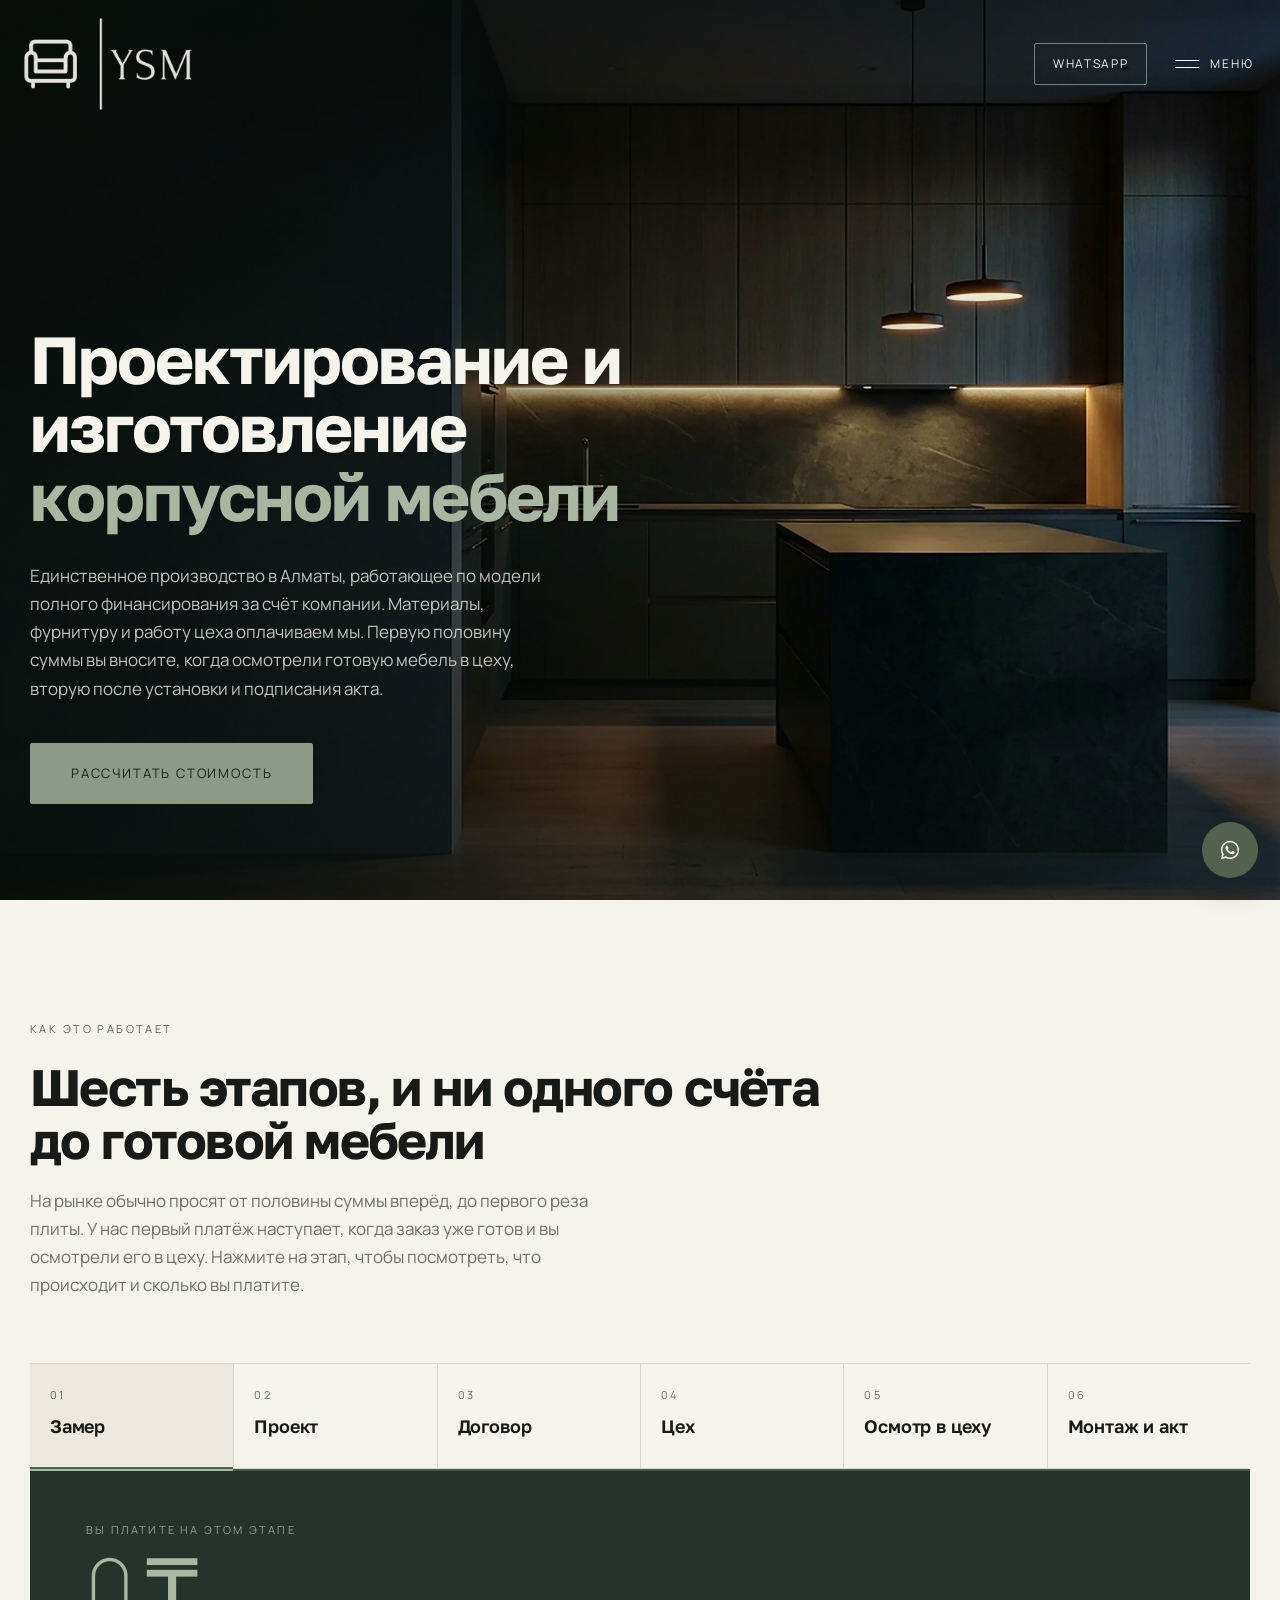
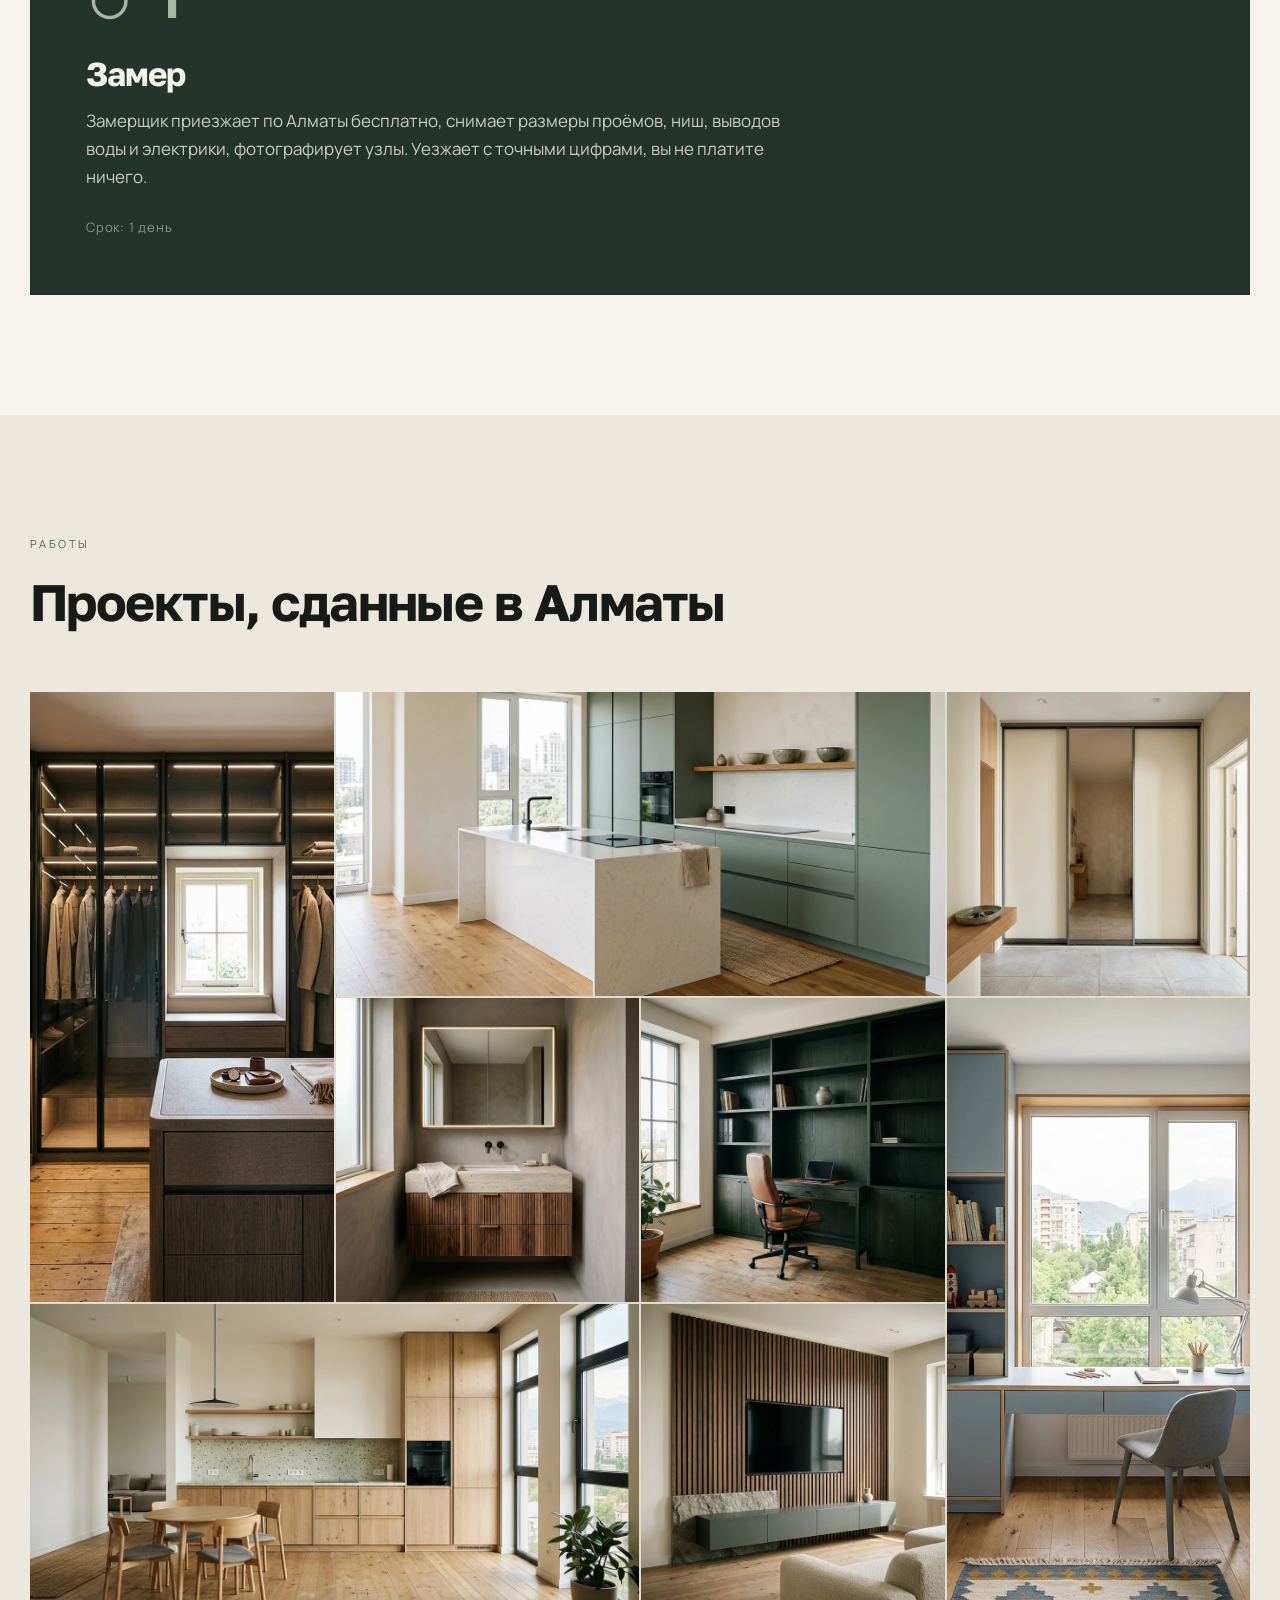
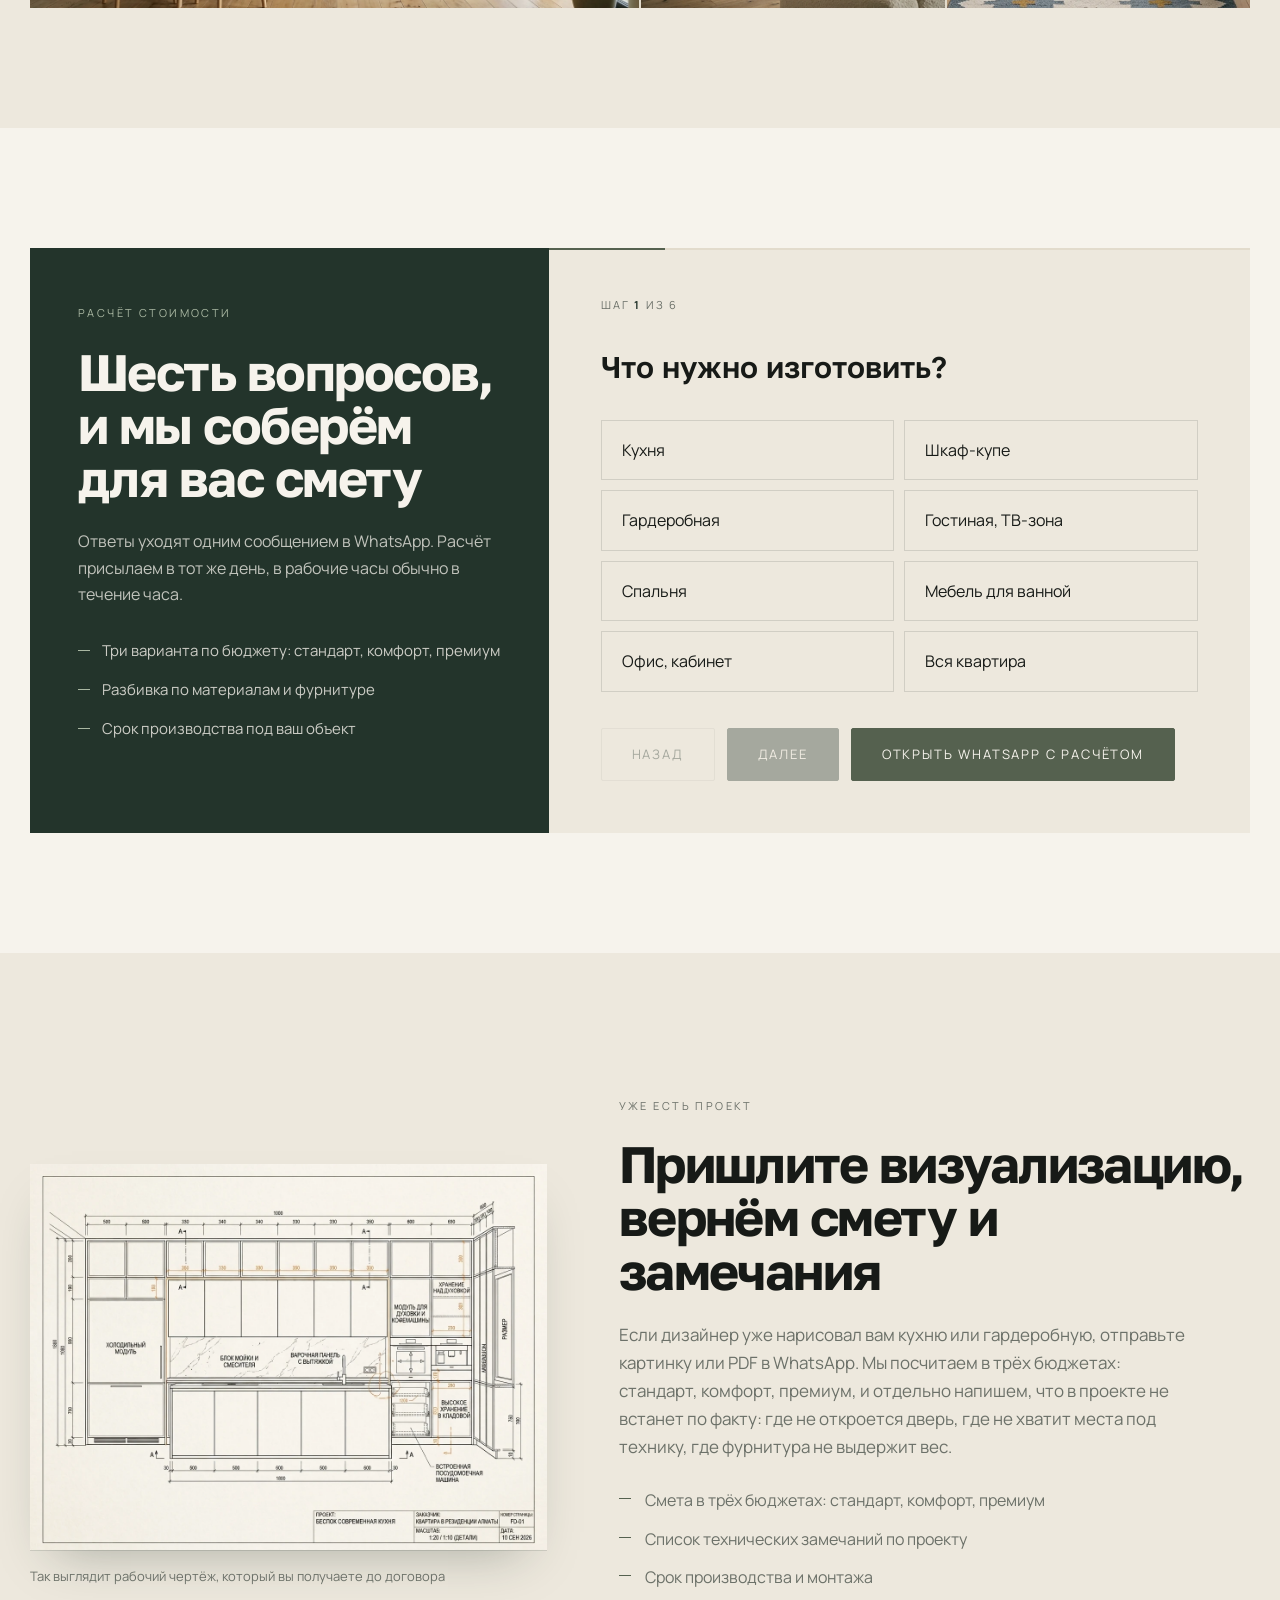
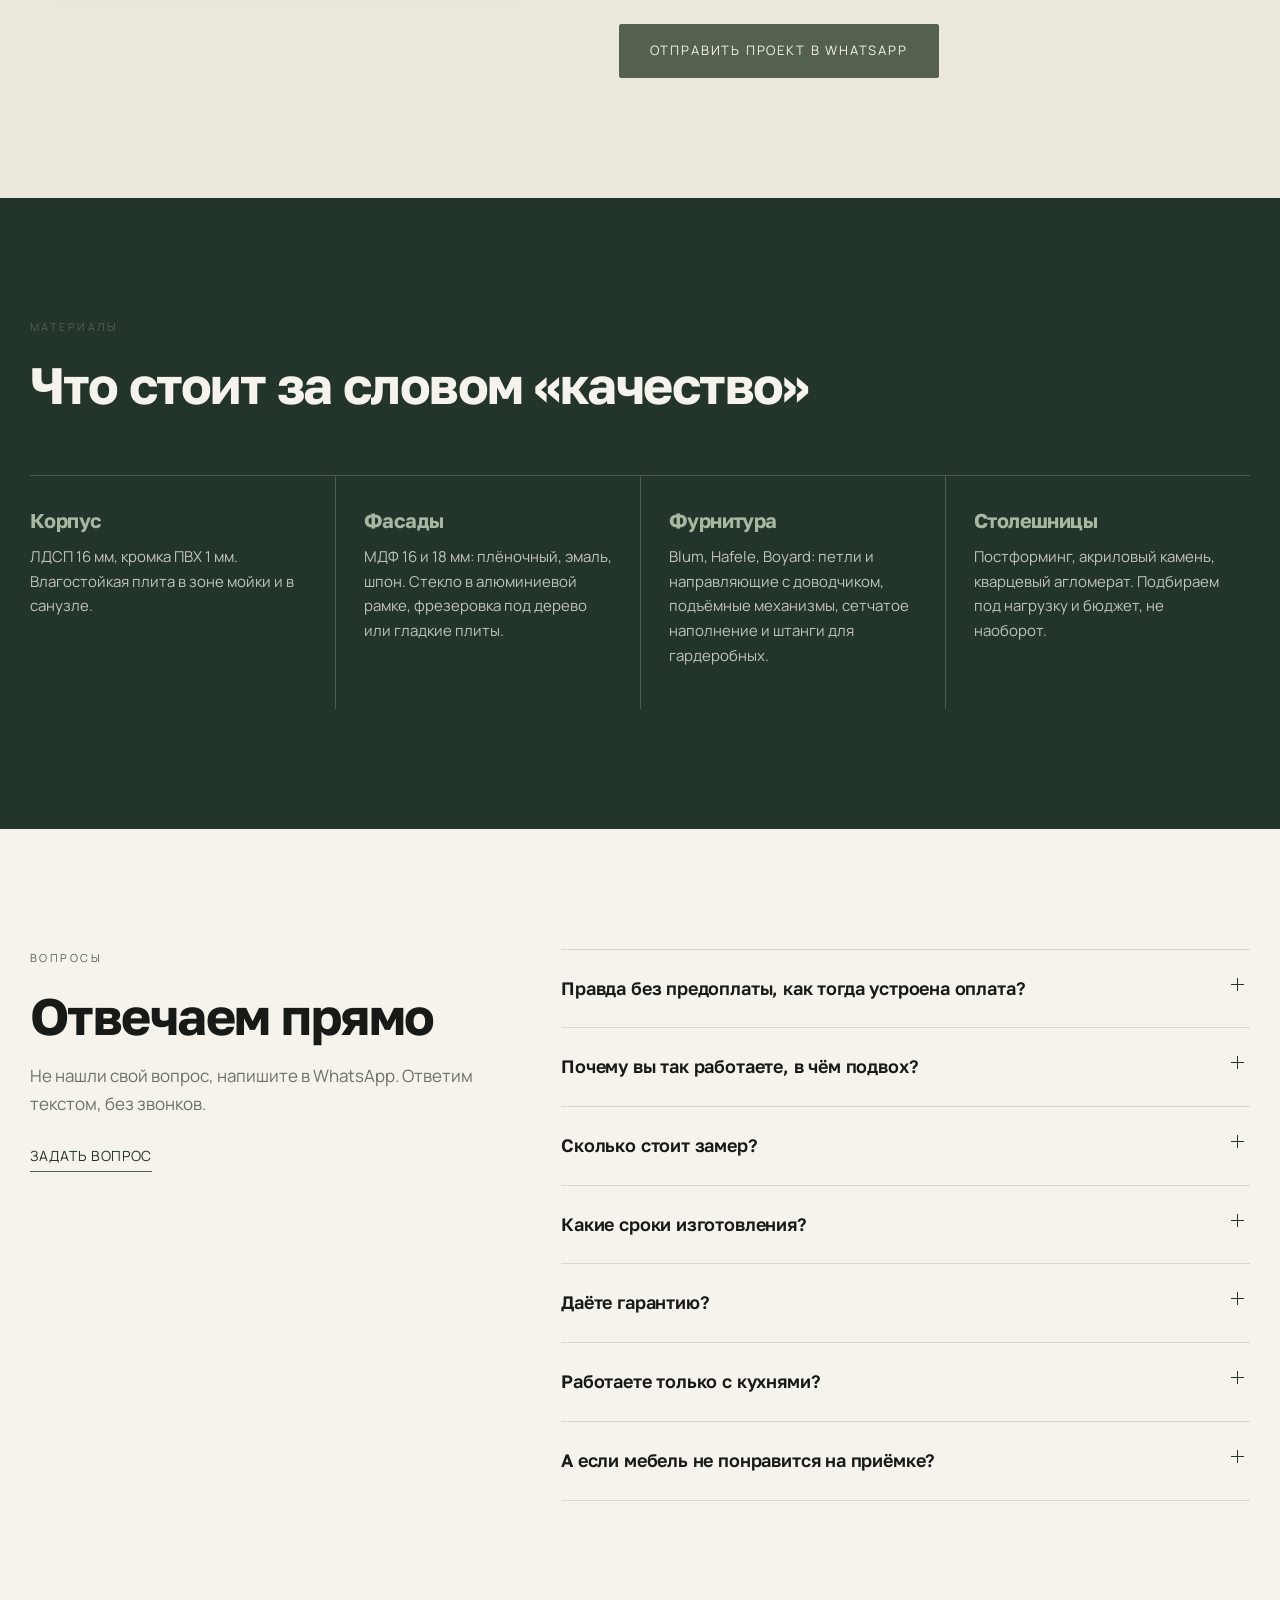
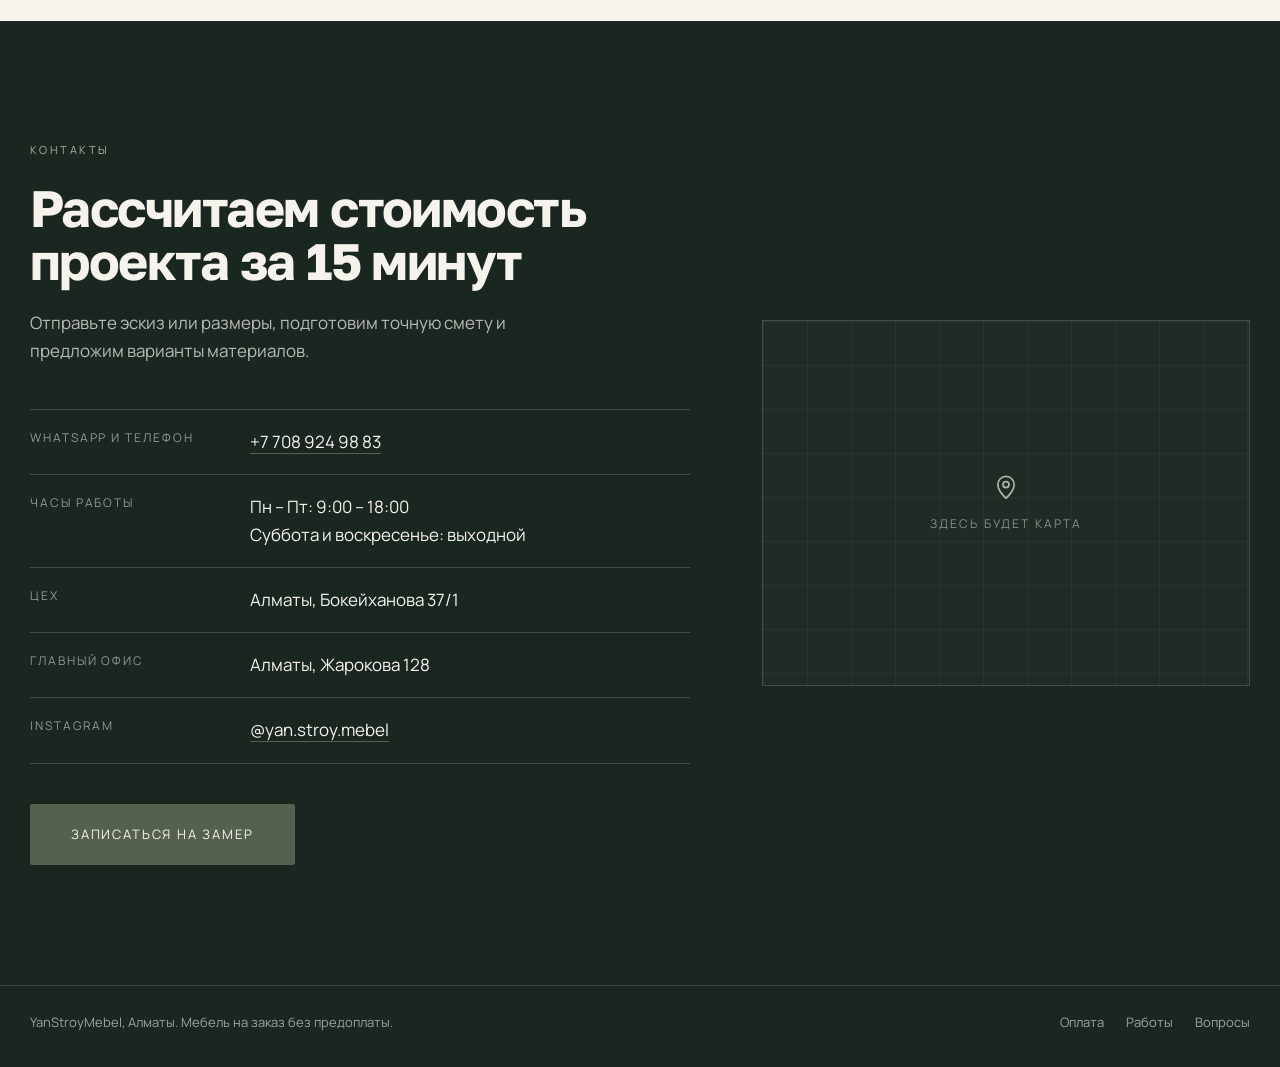
==== commit 432f84ff: "Правки клиента: оплата 50/50, спецификация, материалы, контакты Co-Authored-By: Claude Opus 5 <norep" ====
--- a/index.html
+++ b/index.html
@@ -4,16 +4,16 @@
 <meta charset="utf-8">
 <meta name="viewport" content="width=device-width, initial-scale=1">
 <title>YanStroyMebel, мебель на заказ без предоплаты в Алматы</title>
-<meta name="description" content="Кухни, шкафы-купе, гардеробные и корпусная мебель на заказ в Алматы. Без предоплаты: материалы за наш счёт, оплата после установки. Официальный договор ТОО.">
+<meta name="description" content="Кухни, шкафы-купе, гардеробные и корпусная мебель на заказ в Алматы. Без предоплаты: материалы и работу цеха финансируем мы, первый платёж после осмотра готовой мебели в цеху. Официальный договор ТОО.">
 <meta property="og:title" content="YanStroyMebel, мебель на заказ без предоплаты">
-<meta property="og:description" content="Алматы. Кухни, шкафы, гардеробные. Материалы за наш счёт, оплата после установки. Договор ТОО.">
+<meta property="og:description" content="Алматы. Кухни, шкафы, гардеробные. Материалы за наш счёт, первый платёж после осмотра готовой мебели. Договор ТОО.">
 <meta property="og:type" content="website">
 <link rel="preconnect" href="https://fonts.googleapis.com">
 <link rel="preconnect" href="https://fonts.gstatic.com" crossorigin>
 <link href="https://fonts.googleapis.com/css2?family=Golos+Text:wght@400;500;600;700;800&family=Manrope:wght@200;300;400;500&display=swap" rel="stylesheet">
 <link rel="icon" href="assets/logo-mark.png">
 <link rel="preload" as="image" href="assets/hero.webp" imagesrcset="assets/hero.webp" media="(min-width:861px)">
-<link rel="stylesheet" href="styles.css?v=6">
+<link rel="stylesheet" href="styles.css?v=7">
 </head>
 <body>
 
@@ -35,7 +35,7 @@
   </div>
   <nav class="nav" id="nav" aria-label="Основная навигация">
     <div class="nav__in">
-      <a href="#pay"><b>Без предоплаты</b><em>как устроена оплата после установки</em></a>
+      <a href="#pay"><b>Без предоплаты</b><em>как устроена оплата 50 на 50</em></a>
       <a href="#projects"><b>Работы</b><em>проекты, сданные в Алматы</em></a>
       <a href="#quiz"><b>Расчёт стоимости</b><em>шесть вопросов, смета в WhatsApp</em></a>
       <a href="#faq"><b>Вопросы</b><em>сроки, гарантия, материалы</em></a>
@@ -61,7 +61,7 @@
       Проектирование и изготовление <em>корпусной мебели</em>
     </h1>
     <p class="hero__p">
-      Единственная фабрика в регионе, работающая по модели полного финансирования.<span class="hero__full"> Мы полностью оплачиваем материалы, фурнитуру и работу цеха. Вы принимаете готовый объект в своей квартире, и только потом производите расчёт.</span><span class="hero__brief"> Оплата после установки.</span>
+      Единственное производство в Алматы, работающее по модели полного финансирования за счёт компании.<span class="hero__full"> Материалы, фурнитуру и работу цеха оплачиваем мы. Первую половину суммы вы вносите, когда осмотрели готовую мебель в цеху, вторую после установки и подписания акта.</span><span class="hero__brief"> Первый платёж после осмотра готовой мебели.</span>
     </p>
     <div class="hero__cta">
       <a class="btn btn--lg" href="#quiz">Рассчитать стоимость</a>
@@ -73,8 +73,8 @@
   <div class="wrap">
     <div class="sec-head">
       <p class="eyebrow eyebrow--brass">Как это работает</p>
-      <h2 class="h2">Шесть этапов, и ни одного счёта до финала</h2>
-      <p class="lead">На рынке обычно просят от половины суммы вперёд. У нас деньги переходят к нам в самом конце. Нажмите на этап, чтобы посмотреть, что происходит и сколько вы платите.</p>
+      <h2 class="h2">Шесть этапов, и ни одного счёта до готовой мебели</h2>
+      <p class="lead">На рынке обычно просят от половины суммы вперёд, до первого реза плиты. У нас первый платёж наступает, когда заказ уже готов и вы осмотрели его в цеху. Нажмите на этап, чтобы посмотреть, что происходит и сколько вы платите.</p>
     </div>
 
     <div class="pay__grid">
@@ -83,8 +83,8 @@
         <li><button class="step" role="tab" aria-selected="false" data-step="1"><i>02</i><b>Проект</b></button></li>
         <li><button class="step" role="tab" aria-selected="false" data-step="2"><i>03</i><b>Договор</b></button></li>
         <li><button class="step" role="tab" aria-selected="false" data-step="3"><i>04</i><b>Цех</b></button></li>
-        <li><button class="step" role="tab" aria-selected="false" data-step="4"><i>05</i><b>Монтаж</b></button></li>
-        <li><button class="step" role="tab" aria-selected="false" data-step="5"><i>06</i><b>Приёмка</b></button></li>
+        <li><button class="step" role="tab" aria-selected="false" data-step="4"><i>05</i><b>Осмотр в цеху</b></button></li>
+        <li><button class="step" role="tab" aria-selected="false" data-step="5"><i>06</i><b>Монтаж и акт</b></button></li>
       </ol>
 
       <div class="pay__panel" id="payPanel" role="tabpanel" aria-live="polite">
@@ -126,14 +126,10 @@
         <h2 class="h2 h2--light">Шесть вопросов, и мы соберём для вас смету</h2>
         <p class="quiz__sidep">Ответы уходят одним сообщением в WhatsApp. Расчёт присылаем в тот же день, в рабочие часы обычно в течение часа.</p>
         <ul class="quiz__bul">
-          <li>Три варианта по бюджету: базовый, оптимальный, премиум</li>
+          <li>Три варианта по бюджету: стандарт, комфорт, премиум</li>
           <li>Разбивка по материалам и фурнитуре</li>
           <li>Срок производства под ваш объект</li>
         </ul>
-        <div class="quiz__person">
-          <div class="ph ph--face"><span>фото</span></div>
-          <p><b>Ян</b><em>основатель, ведёт замеры лично</em></p>
-        </div>
       </div>
 
       <div class="quiz__main">
@@ -233,9 +229,9 @@
     <div class="dp__body">
       <p class="eyebrow eyebrow--brass">Уже есть проект</p>
       <h2 class="h2">Пришлите визуализацию, вернём смету и замечания</h2>
-      <p>Если дизайнер уже нарисовал вам кухню или гардеробную, отправьте картинку или PDF в WhatsApp. Мы посчитаем в трёх бюджетах и отдельно напишем, что в проекте не встанет по факту: где не откроется дверь, где не хватит места под технику, где фурнитура не выдержит вес.</p>
+      <p>Если дизайнер уже нарисовал вам кухню или гардеробную, отправьте картинку или PDF в WhatsApp. Мы посчитаем в трёх бюджетах: стандарт, комфорт, премиум, и отдельно напишем, что в проекте не встанет по факту: где не откроется дверь, где не хватит места под технику, где фурнитура не выдержит вес.</p>
       <ul class="ticks">
-        <li>Смета в трёх вариантах материалов</li>
+        <li>Смета в трёх бюджетах: стандарт, комфорт, премиум</li>
         <li>Список технических замечаний по проекту</li>
         <li>Срок производства и монтажа</li>
       </ul>
@@ -251,9 +247,9 @@
       <h2 class="h2">Что стоит за словом «качество»</h2>
     </div>
     <div class="mat__grid">
-      <article><h3>Корпус</h3><p>ЛДСП 16 и 18 мм, кромка ПВХ 2 мм по фасадным торцам. Влагостойкая плита в зоне мойки и в санузле.</p></article>
-      <article><h3>Фасады</h3><p>МДФ в эмали, плёночный МДФ, шпон, стекло в алюминиевой рамке, фрезеровка под дерево или гладкие плиты.</p></article>
-      <article><h3>Фурнитура</h3><p>Петли и направляющие с доводчиком, подъёмные механизмы, сетчатое наполнение и штанги для гардеробных.</p></article>
+      <article><h3>Корпус</h3><p>ЛДСП 16 мм, кромка ПВХ 1 мм. Влагостойкая плита в зоне мойки и в санузле.</p></article>
+      <article><h3>Фасады</h3><p>МДФ 16 и 18 мм: плёночный, эмаль, шпон. Стекло в алюминиевой рамке, фрезеровка под дерево или гладкие плиты.</p></article>
+      <article><h3>Фурнитура</h3><p>Blum, Hafele, Boyard: петли и направляющие с доводчиком, подъёмные механизмы, сетчатое наполнение и штанги для гардеробных.</p></article>
       <article><h3>Столешницы</h3><p>Постформинг, акриловый камень, кварцевый агломерат. Подбираем под нагрузку и бюджет, не наоборот.</p></article>
     </div>
   </div>
@@ -268,13 +264,13 @@
       <a class="link" href="https://wa.me/77089249883" target="_blank" rel="noopener">Задать вопрос</a>
     </div>
     <div class="acc" id="acc">
-      <details><summary>Правда без предоплаты, совсем ничего не платить?</summary><div><p>Да. Материалы, фурнитуру и работу цеха финансируем мы. Первый платёж вы делаете после монтажа и приёмки. Условие фиксируем в договоре ТОО, чтобы это не оставалось устной договорённостью.</p></div></details>
+      <details><summary>Правда без предоплаты, как тогда устроена оплата?</summary><div><p>Материалы, фурнитуру и работу цеха финансируем мы, вперёд вы не платите ничего. Оплата делится пополам: 50% после того, как вы осмотрели готовый заказ в цеху перед установкой, и 50% после установки и подписания акта выполненных работ. Условие фиксируем в договоре ТОО, чтобы это не оставалось устной договорённостью.</p></div></details>
       <details><summary>Почему вы так работаете, в чём подвох?</summary><div><p>Подвоха нет, есть ограничение. Мы одновременно ведём ограниченное число объектов, потому что каждый финансируем сами. Если очередь заполнена, честно назовём ближайшую дату старта.</p></div></details>
       <details><summary>Сколько стоит замер?</summary><div><p>По Алматы бесплатно и ни к чему не обязывает. После замера вы получаете чертёж и смету, дальше решаете сами.</p></div></details>
       <details><summary>Какие сроки изготовления?</summary><div><p>Зависит от фасадов. Плёночный МДФ и ЛДСП идут быстрее, эмаль и шпон дольше из-за покраски и сушки. Точный срок ставим в договор после утверждения проекта.</p></div></details>
       <details><summary>Даёте гарантию?</summary><div><p>Да, гарантия на корпус, фурнитуру и монтаж прописана в договоре. Если что-то перестало закрываться или провисло, приезжаем и настраиваем.</p></div></details>
       <details><summary>Работаете только с кухнями?</summary><div><p>Нет. Кухни, шкафы-купе, гардеробные, гостиные, спальни, мебель для ванной, офисные стеллажи и кабинеты. Можем закрыть всю квартиру одним договором.</p></div></details>
-      <details><summary>А если мебель не понравится на приёмке?</summary><div><p>На приёмке проходим вместе по чек-листу: зазоры, кромка, работа фурнитуры, соответствие чертежу. Недочёты устраняем до оплаты, в этом и смысл схемы.</p></div></details>
+      <details><summary>А если мебель не понравится на приёмке?</summary><div><p>К договору мы составляем спецификацию: в ней прописаны фурнитура, цвет, материал, схема и все остальные детали заказа. Сдаём строго по спецификации. На осмотре в цеху и на приёмке проходим вместе по чек-листу: зазоры, кромка, работа фурнитуры, соответствие чертежу. Недочёты устраняем до оплаты, в этом и смысл схемы.</p></div></details>
     </div>
   </div>
 </section>
@@ -287,7 +283,9 @@
       <p class="cnt__lead">Отправьте эскиз или размеры, подготовим точную смету и предложим варианты материалов.</p>
       <dl class="cnt__list">
         <div><dt>WhatsApp и телефон</dt><dd><a href="tel:+77089249883">+7 708 924 98 83</a></dd></div>
-        <div><dt>Часы работы</dt><dd>Пн – Сб: 10:00 – 19:00<br>Воскресенье: по предварительной записи</dd></div>
+        <div><dt>Часы работы</dt><dd>Пн – Пт: 9:00 – 18:00<br>Суббота и воскресенье: выходной</dd></div>
+        <div><dt>Цех</dt><dd>Алматы, Бокейханова 37/1</dd></div>
+        <div><dt>Главный офис</dt><dd>Алматы, Жарокова 128</dd></div>
         <div><dt>Instagram</dt><dd><a href="https://www.instagram.com/yan.stroy.mebel/" target="_blank" rel="noopener">@yan.stroy.mebel</a></dd></div>
       </dl>
       <a class="btn btn--wa btn--lg" href="https://wa.me/77089249883?text=%D0%97%D0%B4%D1%80%D0%B0%D0%B2%D1%81%D1%82%D0%B2%D1%83%D0%B9%D1%82%D0%B5%2C%20%D1%85%D0%BE%D1%87%D1%83%20%D0%B7%D0%B0%D0%BF%D0%B8%D1%81%D0%B0%D1%82%D1%8C%D1%81%D1%8F%20%D0%BD%D0%B0%20%D0%B7%D0%B0%D0%BC%D0%B5%D1%80" target="_blank" rel="noopener">Записаться на замер</a>
@@ -316,6 +314,6 @@
   <svg viewBox="0 0 24 24" width="22" height="22" fill="currentColor" aria-hidden="true"><path d="M12.04 2C6.58 2 2.13 6.45 2.13 11.91c0 1.75.46 3.45 1.32 4.95L2 22l5.25-1.38a9.9 9.9 0 0 0 4.79 1.22h.01c5.46 0 9.91-4.45 9.91-9.91 0-2.65-1.03-5.14-2.9-7.01A9.86 9.86 0 0 0 12.04 2Zm0 18.15h-.01a8.2 8.2 0 0 1-4.19-1.15l-.3-.18-3.12.82.83-3.04-.2-.31a8.2 8.2 0 0 1-1.26-4.38c0-4.54 3.7-8.24 8.25-8.24 2.2 0 4.27.86 5.83 2.42a8.19 8.19 0 0 1 2.41 5.83c0 4.54-3.7 8.23-8.24 8.23Zm4.52-6.16c-.25-.12-1.47-.72-1.69-.81-.23-.08-.39-.12-.56.13-.16.24-.64.8-.78.97-.14.16-.29.18-.54.06-.25-.12-1.05-.39-1.99-1.23-.74-.66-1.23-1.47-1.38-1.72-.14-.25-.01-.38.11-.5.11-.11.25-.29.37-.43.13-.15.17-.25.25-.41.08-.17.04-.31-.02-.43-.06-.12-.56-1.34-.76-1.84-.2-.48-.4-.41-.56-.42h-.48c-.16 0-.43.06-.65.31-.22.25-.86.84-.86 2.05s.88 2.38 1 2.54c.12.16 1.73 2.64 4.19 3.7.59.25 1.04.4 1.4.52.59.19 1.12.16 1.55.1.47-.07 1.47-.6 1.67-1.18.21-.58.21-1.07.15-1.18-.06-.11-.22-.17-.47-.29Z"/></svg>
 </a>
 
-<script src="app.js?v=3"></script>
+<script src="app.js?v=4"></script>
 </body>
 </html>
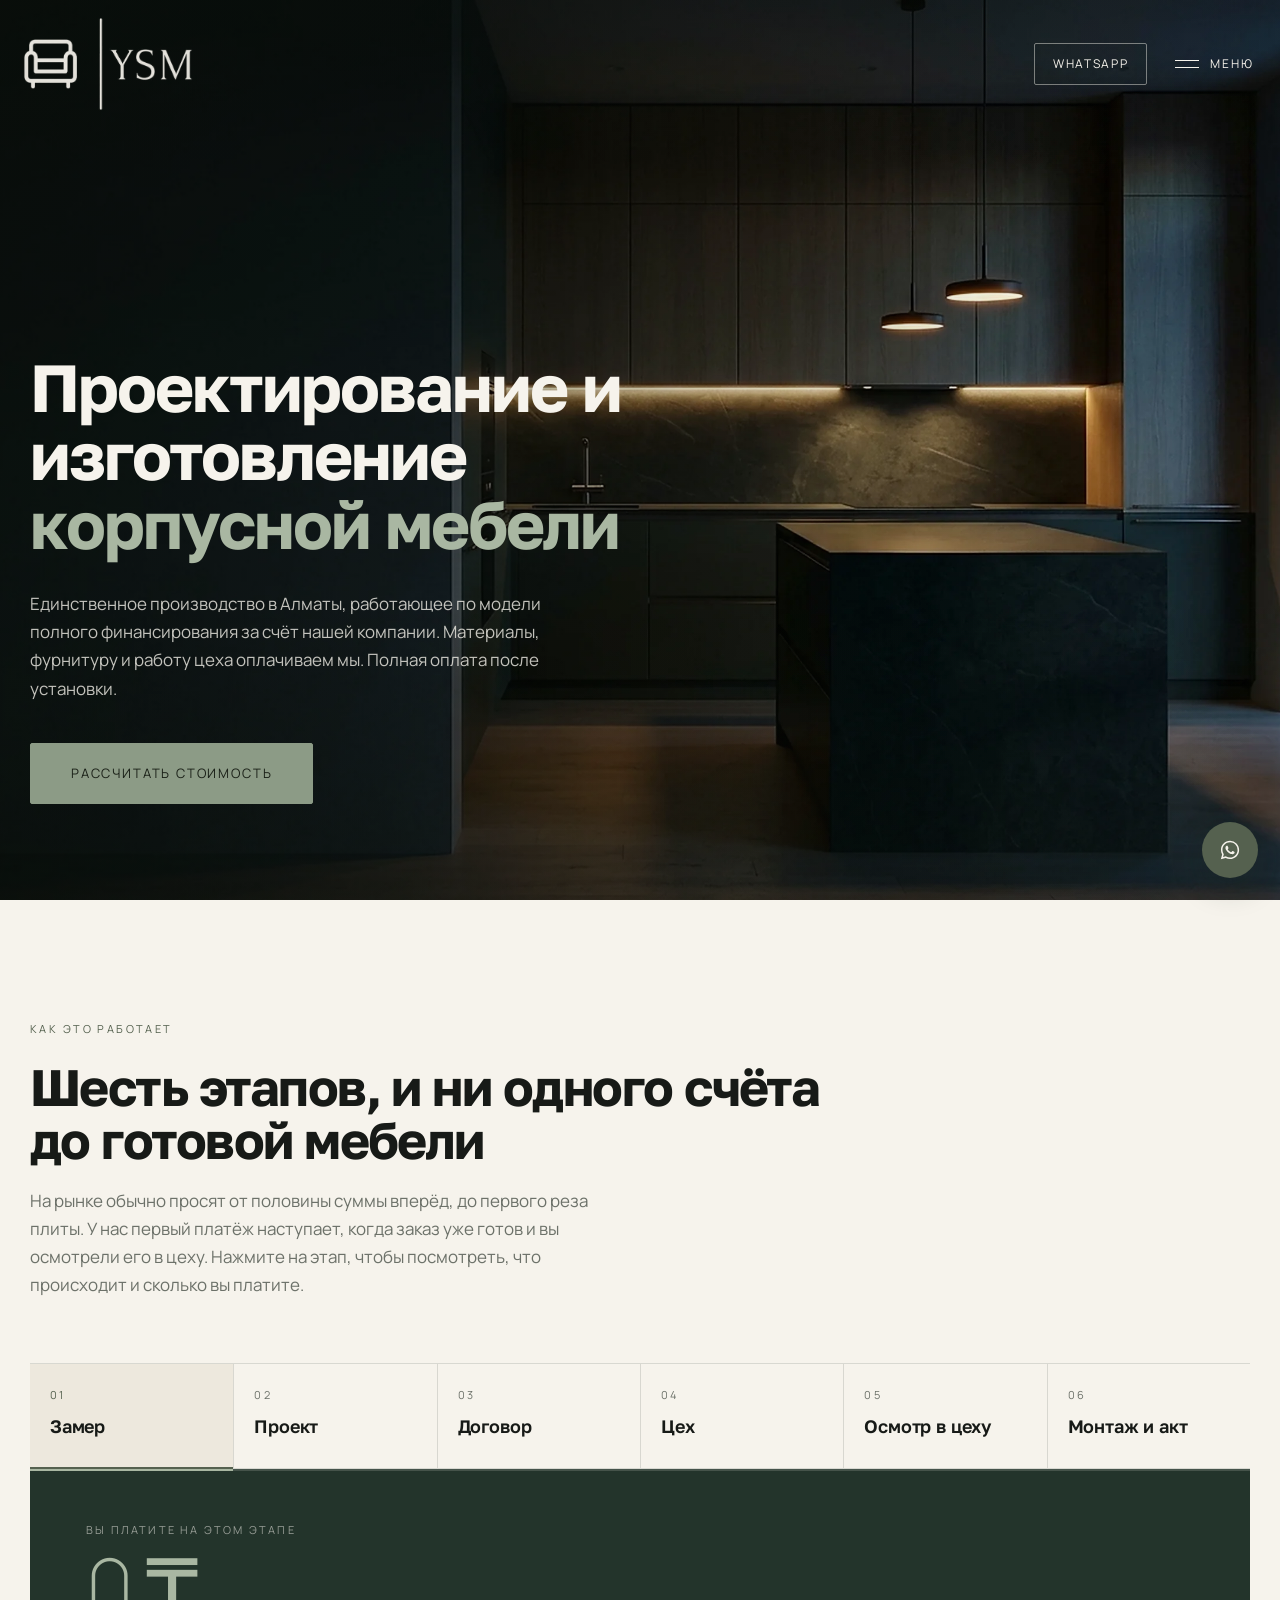
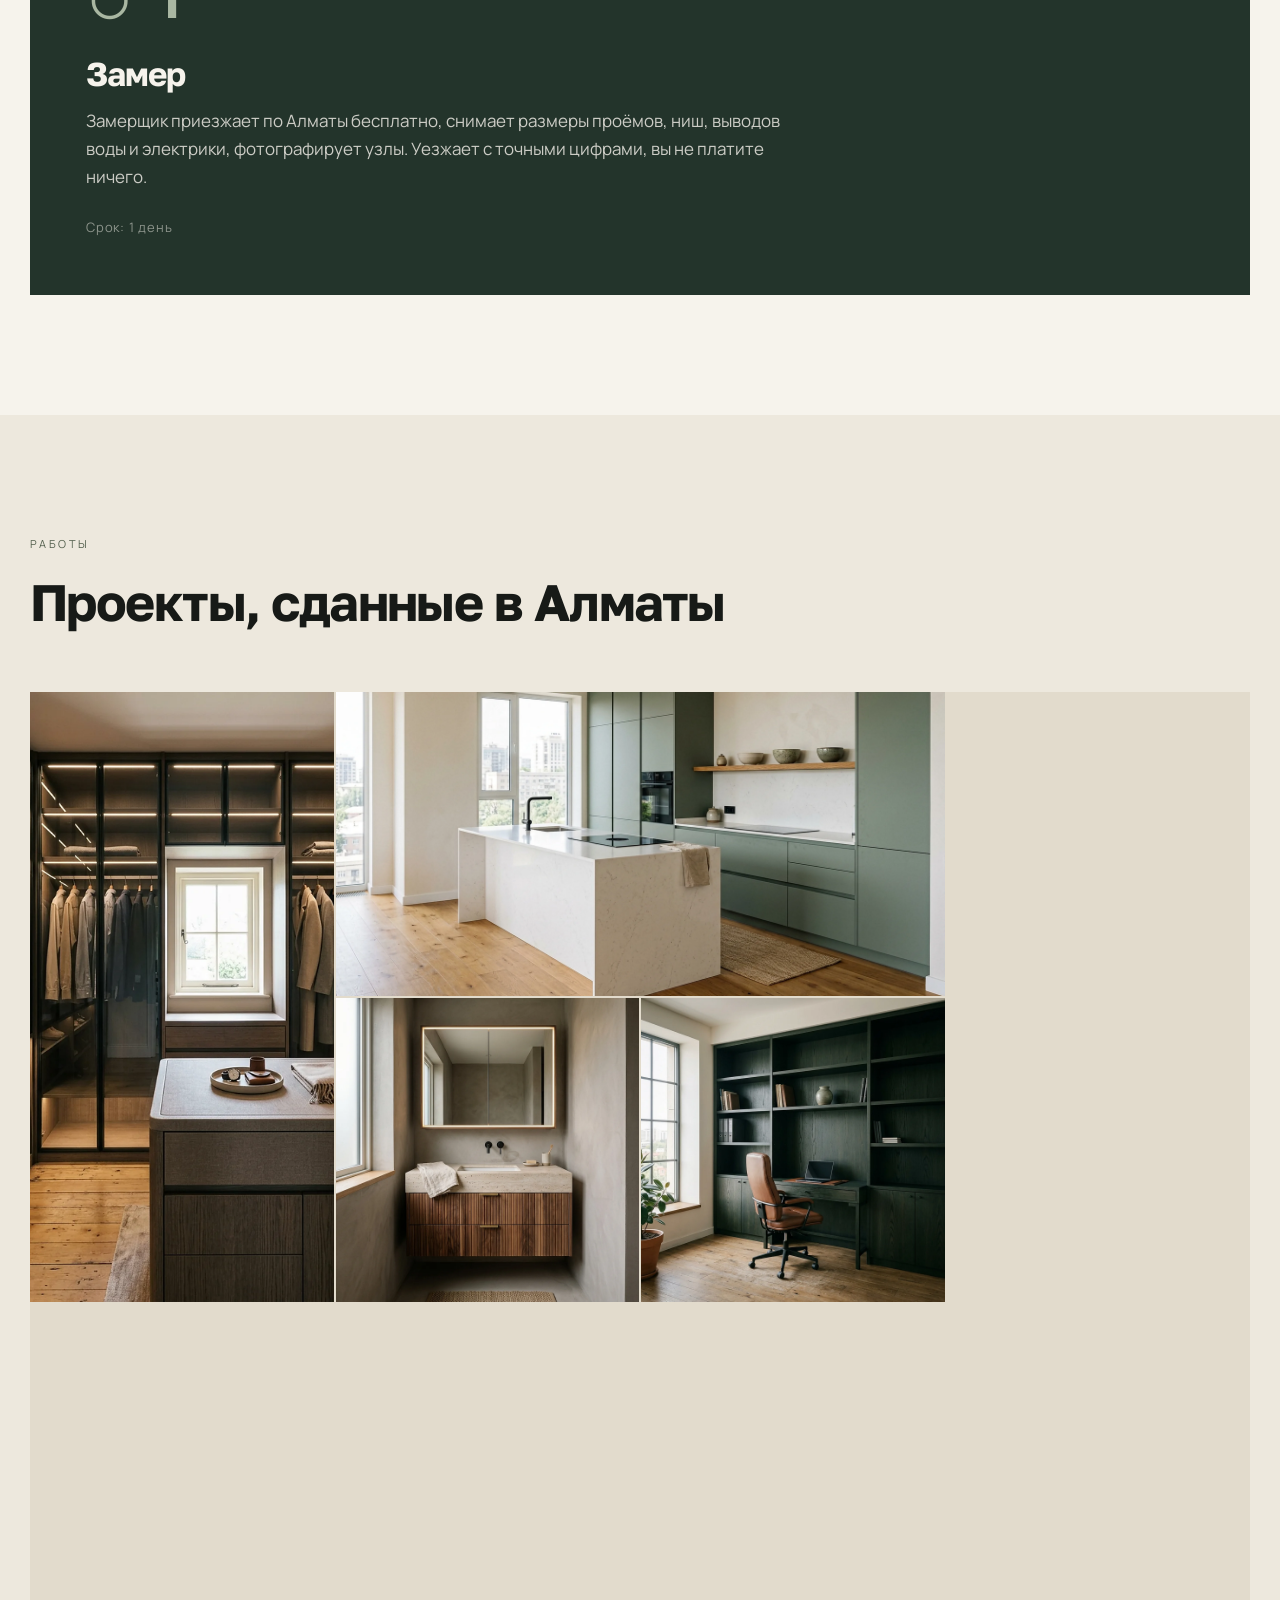
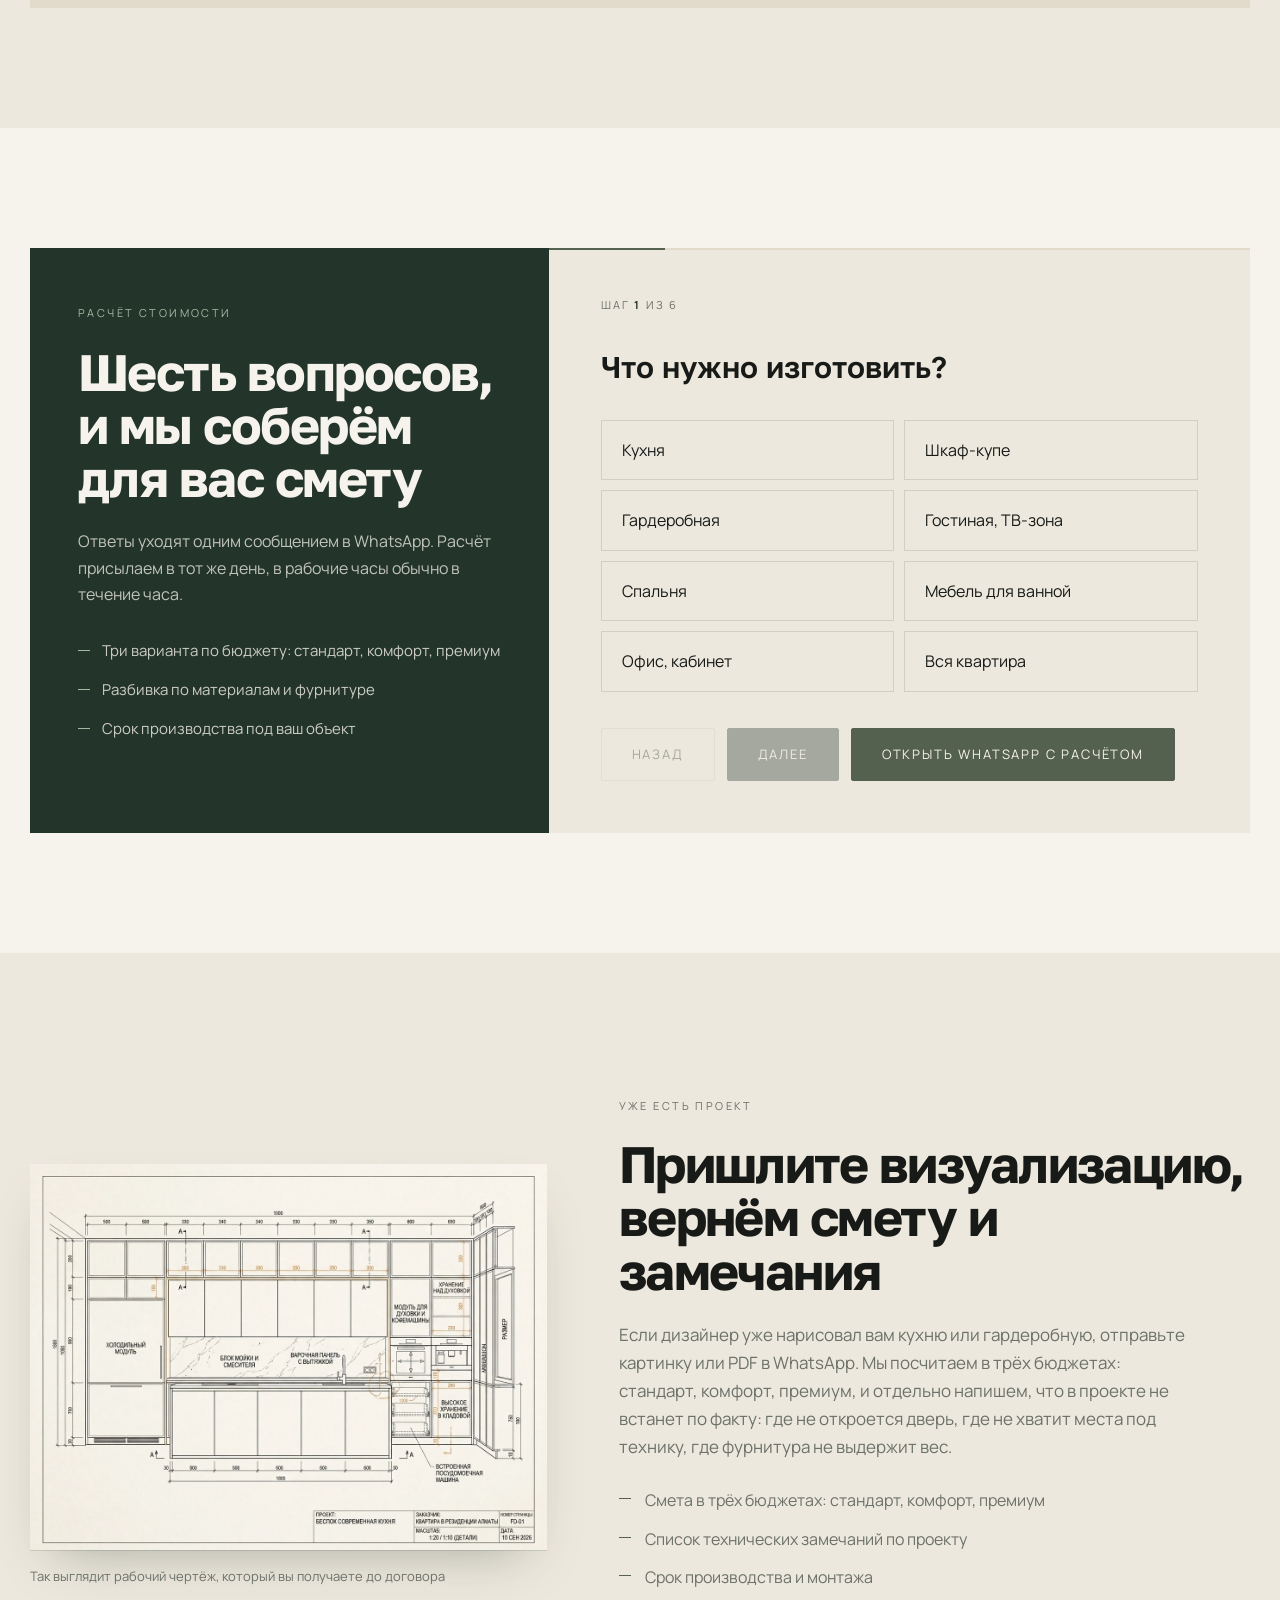
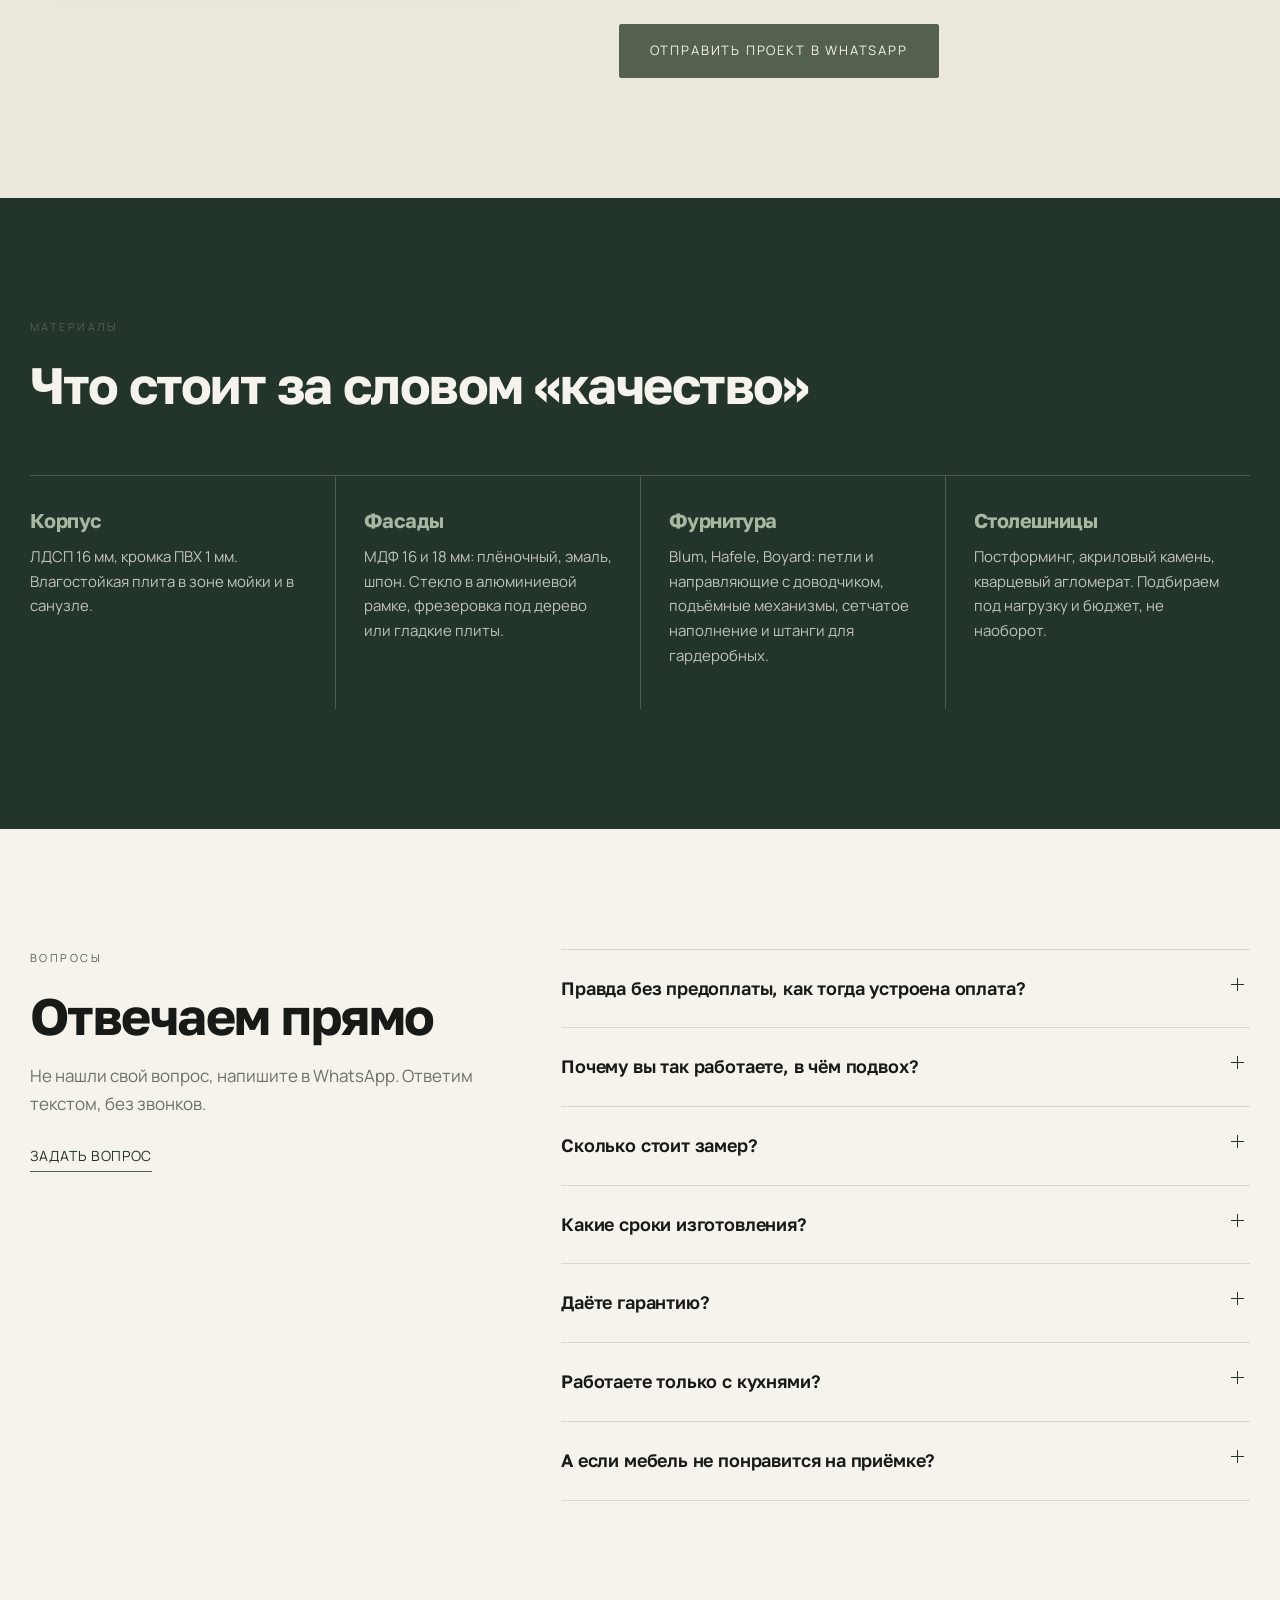
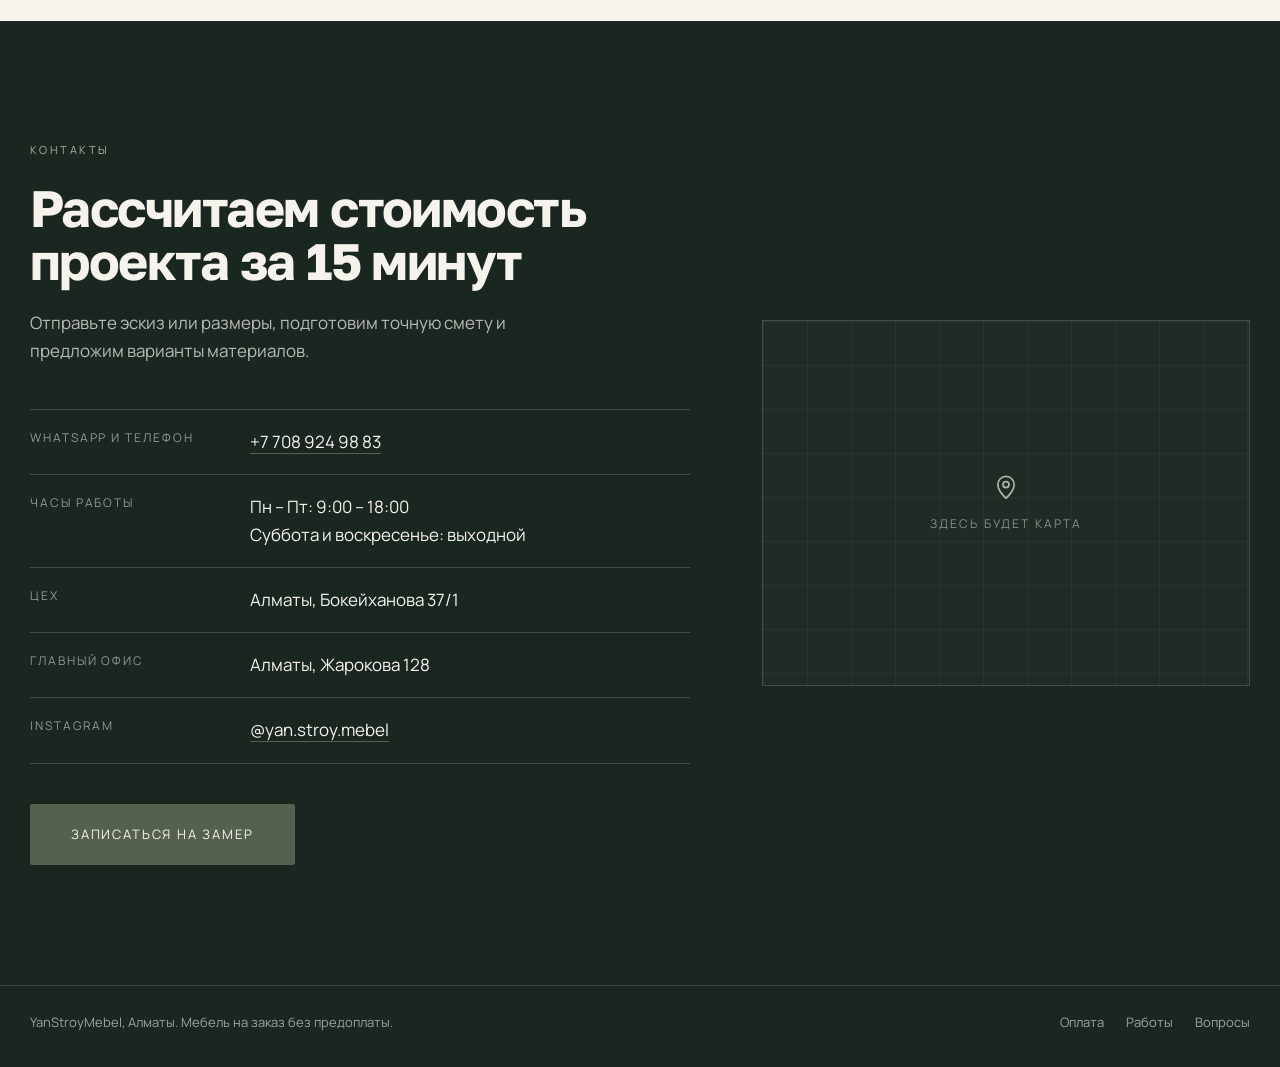
==== commit 8835c60c: "Hero: полная оплата после установки Co-Authored-By: Claude Opus 5 <noreply@anthropic.com>" ====
--- a/index.html
+++ b/index.html
@@ -13,7 +13,7 @@
 <link href="https://fonts.googleapis.com/css2?family=Golos+Text:wght@400;500;600;700;800&family=Manrope:wght@200;300;400;500&display=swap" rel="stylesheet">
 <link rel="icon" href="assets/logo-mark.png">
 <link rel="preload" as="image" href="assets/hero.webp" imagesrcset="assets/hero.webp" media="(min-width:861px)">
-<link rel="stylesheet" href="styles.css?v=7">
+<link rel="stylesheet" href="styles.css?v=8">
 </head>
 <body>
 
@@ -61,7 +61,7 @@
       Проектирование и изготовление <em>корпусной мебели</em>
     </h1>
     <p class="hero__p">
-      Единственное производство в Алматы, работающее по модели полного финансирования за счёт компании.<span class="hero__full"> Материалы, фурнитуру и работу цеха оплачиваем мы. Первую половину суммы вы вносите, когда осмотрели готовую мебель в цеху, вторую после установки и подписания акта.</span><span class="hero__brief"> Первый платёж после осмотра готовой мебели.</span>
+      Единственное производство в Алматы, работающее по модели полного финансирования за счёт нашей компании.<span class="hero__full"> Материалы, фурнитуру и работу цеха оплачиваем мы.</span> Полная оплата после установки.
     </p>
     <div class="hero__cta">
       <a class="btn btn--lg" href="#quiz">Рассчитать стоимость</a>
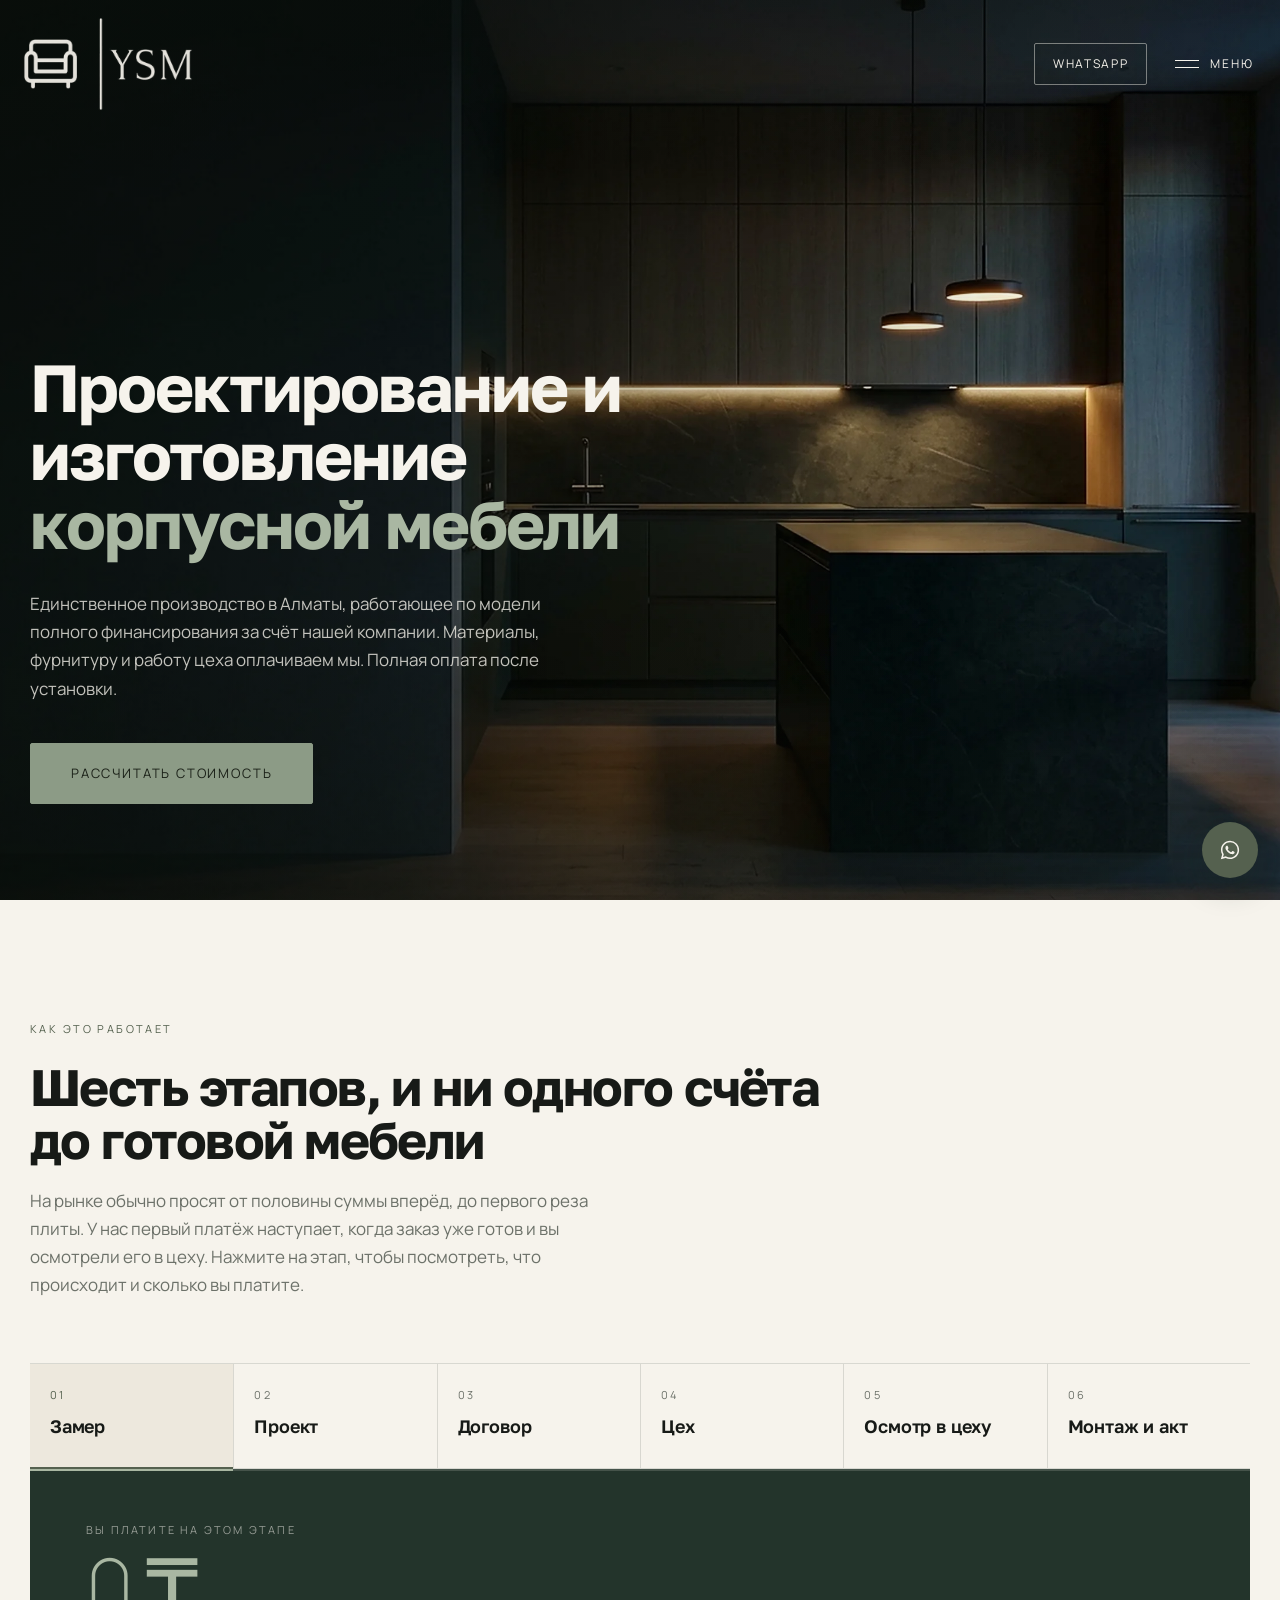
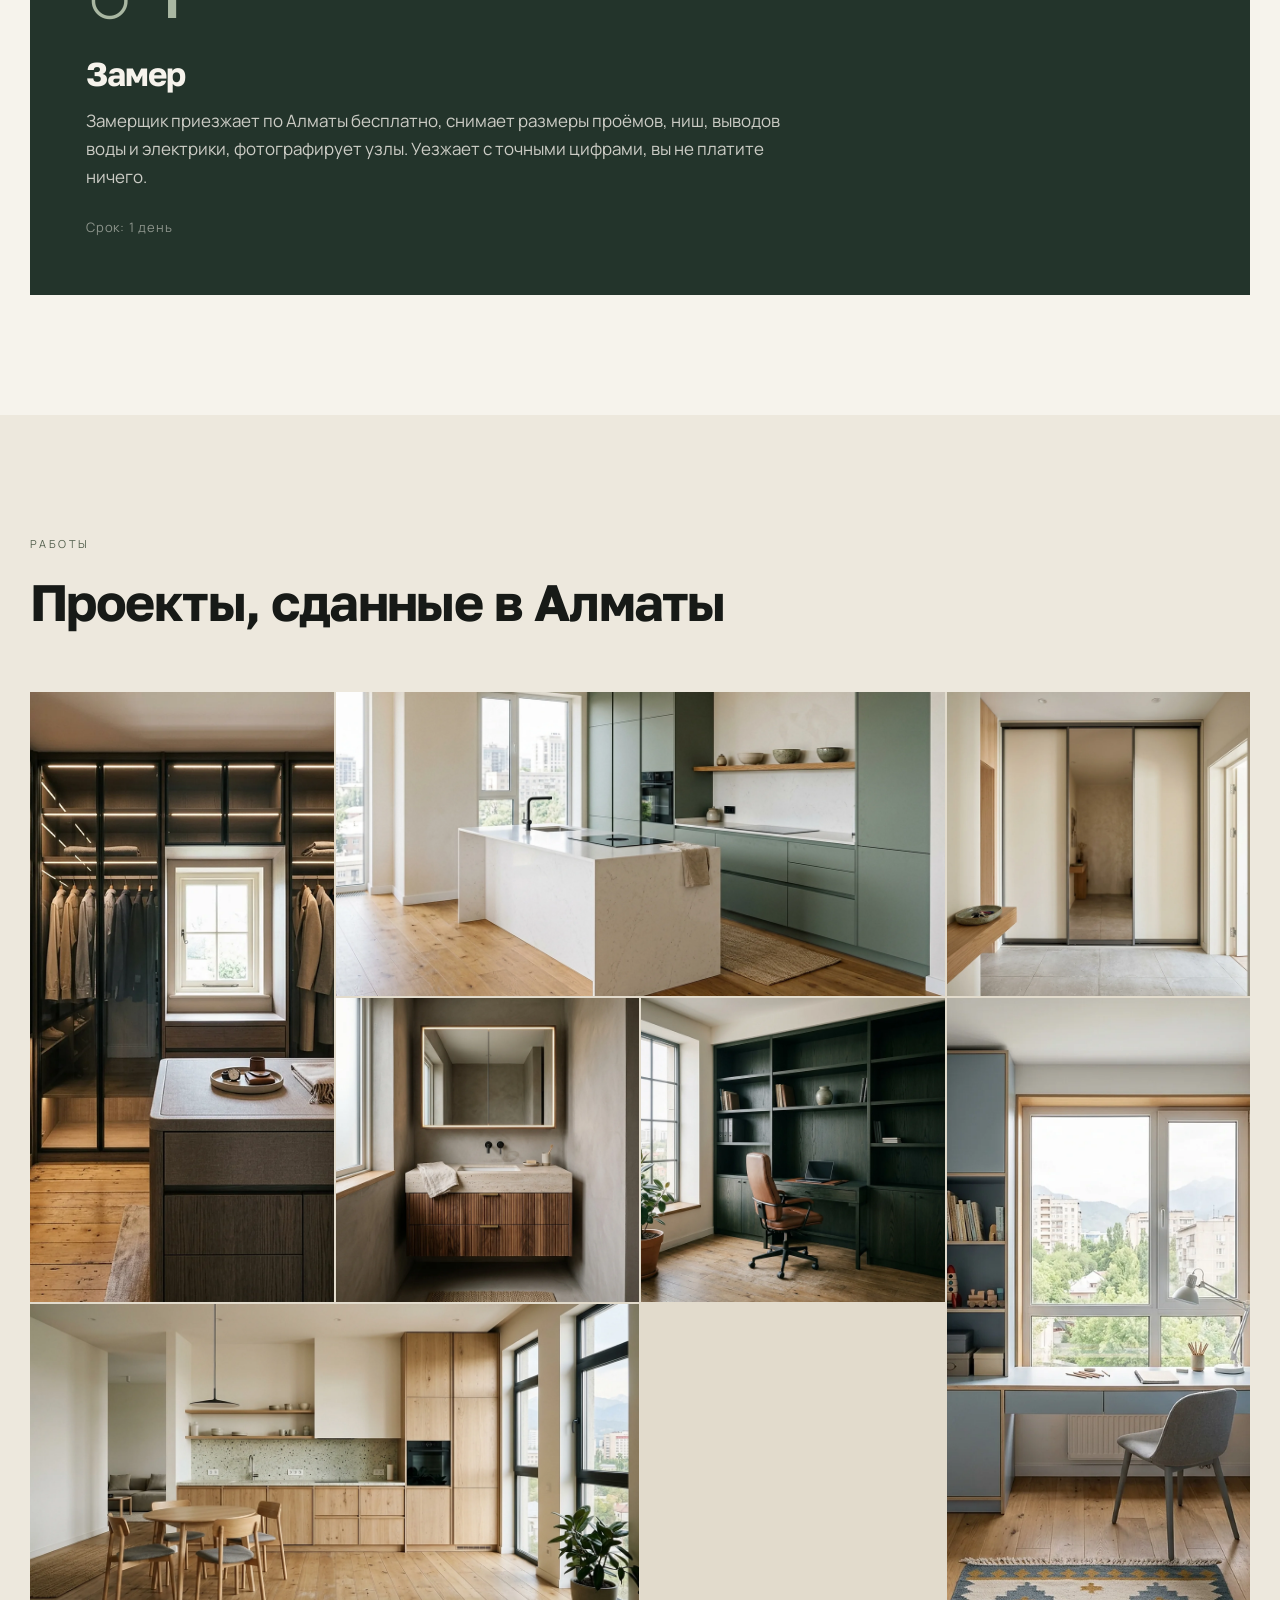
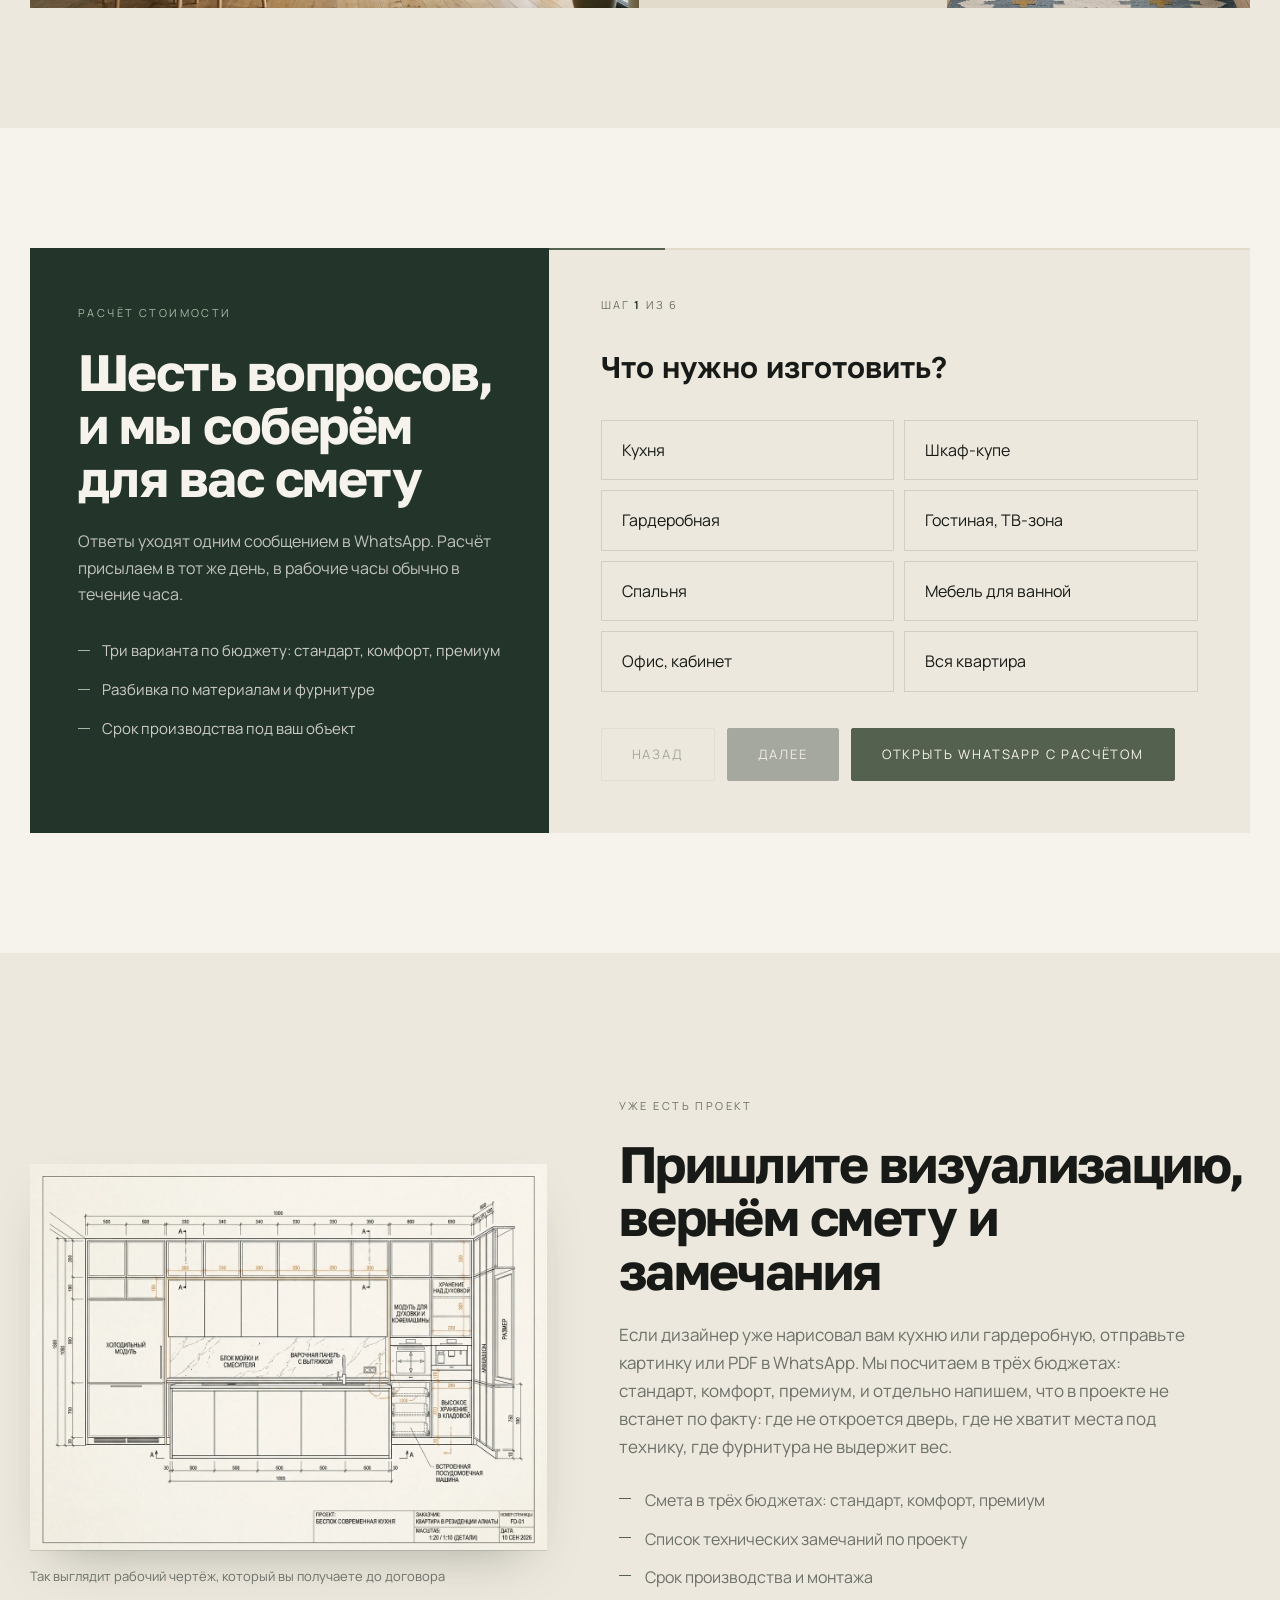
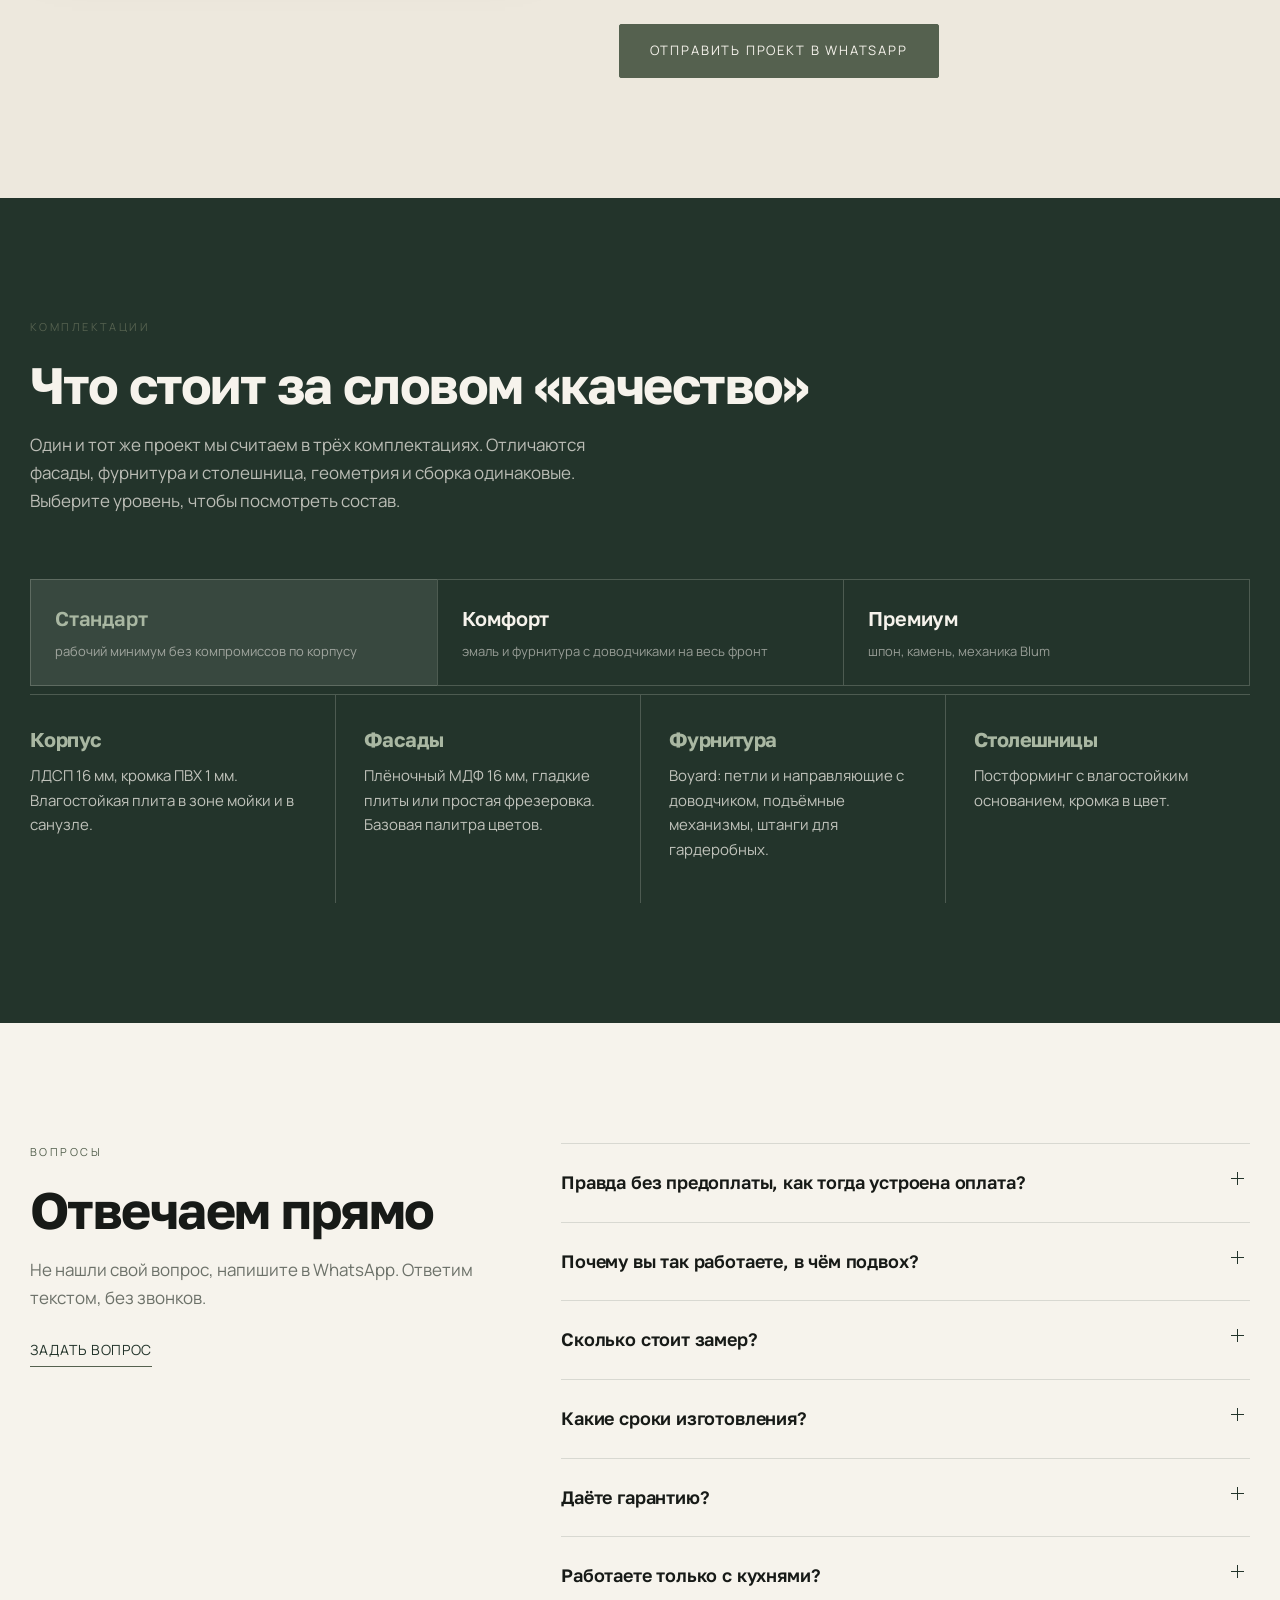
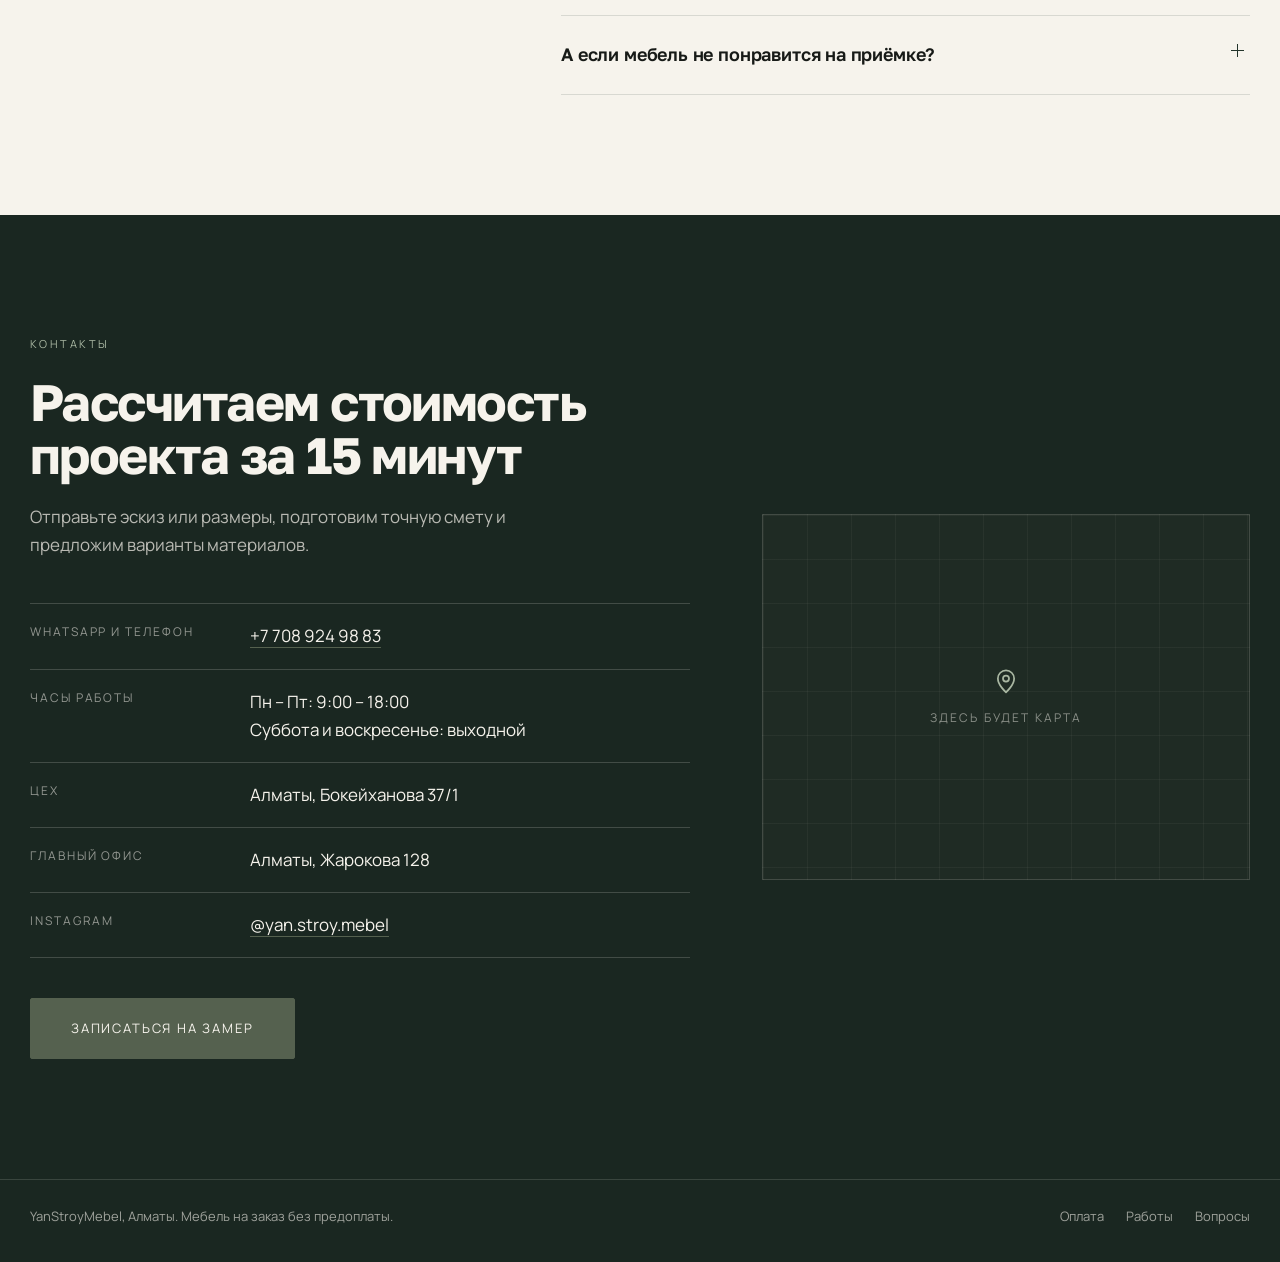
==== commit 3ca456bd: "Секция комплектаций: стандарт, комфорт, премиум с переключателем Co-Authored-By: Claude Opus 5 <nore" ====
--- a/index.html
+++ b/index.html
@@ -13,7 +13,7 @@
 <link href="https://fonts.googleapis.com/css2?family=Golos+Text:wght@400;500;600;700;800&family=Manrope:wght@200;300;400;500&display=swap" rel="stylesheet">
 <link rel="icon" href="assets/logo-mark.png">
 <link rel="preload" as="image" href="assets/hero.webp" imagesrcset="assets/hero.webp" media="(min-width:861px)">
-<link rel="stylesheet" href="styles.css?v=8">
+<link rel="stylesheet" href="styles.css?v=9">
 </head>
 <body>
 
@@ -38,6 +38,7 @@
       <a href="#pay"><b>Без предоплаты</b><em>как устроена оплата 50 на 50</em></a>
       <a href="#projects"><b>Работы</b><em>проекты, сданные в Алматы</em></a>
       <a href="#quiz"><b>Расчёт стоимости</b><em>шесть вопросов, смета в WhatsApp</em></a>
+      <a href="#mat"><b>Комплектации</b><em>стандарт, комфорт, премиум</em></a>
       <a href="#faq"><b>Вопросы</b><em>сроки, гарантия, материалы</em></a>
       <a href="#contacts"><b>Контакты</b><em>+7 708 924 98 83</em></a>
     </div>
@@ -240,17 +241,25 @@
   </div>
 </section>
 
-<section class="mat">
+<section class="mat" id="mat">
   <div class="wrap">
     <div class="sec-head">
-      <p class="eyebrow eyebrow--brass">Материалы</p>
+      <p class="eyebrow eyebrow--brass">Комплектации</p>
       <h2 class="h2">Что стоит за словом «качество»</h2>
-    </div>
-    <div class="mat__grid">
-      <article><h3>Корпус</h3><p>ЛДСП 16 мм, кромка ПВХ 1 мм. Влагостойкая плита в зоне мойки и в санузле.</p></article>
-      <article><h3>Фасады</h3><p>МДФ 16 и 18 мм: плёночный, эмаль, шпон. Стекло в алюминиевой рамке, фрезеровка под дерево или гладкие плиты.</p></article>
-      <article><h3>Фурнитура</h3><p>Blum, Hafele, Boyard: петли и направляющие с доводчиком, подъёмные механизмы, сетчатое наполнение и штанги для гардеробных.</p></article>
-      <article><h3>Столешницы</h3><p>Постформинг, акриловый камень, кварцевый агломерат. Подбираем под нагрузку и бюджет, не наоборот.</p></article>
+      <p class="lead lead--light">Один и тот же проект мы считаем в трёх комплектациях. Отличаются фасады, фурнитура и столешница, геометрия и сборка одинаковые. Выберите уровень, чтобы посмотреть состав.</p>
+    </div>
+
+    <div class="tiers" id="tiers" role="tablist" aria-label="Комплектации">
+      <button class="tier is-on" role="tab" aria-selected="true" data-tier="0"><b>Стандарт</b><em>рабочий минимум без компромиссов по корпусу</em></button>
+      <button class="tier" role="tab" aria-selected="false" data-tier="1"><b>Комфорт</b><em>эмаль и фурнитура с доводчиками на весь фронт</em></button>
+      <button class="tier" role="tab" aria-selected="false" data-tier="2"><b>Премиум</b><em>шпон, камень, механика Blum</em></button>
+    </div>
+
+    <div class="mat__grid" id="matGrid" role="tabpanel" aria-live="polite">
+      <article><h3>Корпус</h3><p id="matBody"></p></article>
+      <article><h3>Фасады</h3><p id="matFront"></p></article>
+      <article><h3>Фурнитура</h3><p id="matHw"></p></article>
+      <article><h3>Столешницы</h3><p id="matTop"></p></article>
     </div>
   </div>
 </section>
@@ -314,6 +323,6 @@
   <svg viewBox="0 0 24 24" width="22" height="22" fill="currentColor" aria-hidden="true"><path d="M12.04 2C6.58 2 2.13 6.45 2.13 11.91c0 1.75.46 3.45 1.32 4.95L2 22l5.25-1.38a9.9 9.9 0 0 0 4.79 1.22h.01c5.46 0 9.91-4.45 9.91-9.91 0-2.65-1.03-5.14-2.9-7.01A9.86 9.86 0 0 0 12.04 2Zm0 18.15h-.01a8.2 8.2 0 0 1-4.19-1.15l-.3-.18-3.12.82.83-3.04-.2-.31a8.2 8.2 0 0 1-1.26-4.38c0-4.54 3.7-8.24 8.25-8.24 2.2 0 4.27.86 5.83 2.42a8.19 8.19 0 0 1 2.41 5.83c0 4.54-3.7 8.23-8.24 8.23Zm4.52-6.16c-.25-.12-1.47-.72-1.69-.81-.23-.08-.39-.12-.56.13-.16.24-.64.8-.78.97-.14.16-.29.18-.54.06-.25-.12-1.05-.39-1.99-1.23-.74-.66-1.23-1.47-1.38-1.72-.14-.25-.01-.38.11-.5.11-.11.25-.29.37-.43.13-.15.17-.25.25-.41.08-.17.04-.31-.02-.43-.06-.12-.56-1.34-.76-1.84-.2-.48-.4-.41-.56-.42h-.48c-.16 0-.43.06-.65.31-.22.25-.86.84-.86 2.05s.88 2.38 1 2.54c.12.16 1.73 2.64 4.19 3.7.59.25 1.04.4 1.4.52.59.19 1.12.16 1.55.1.47-.07 1.47-.6 1.67-1.18.21-.58.21-1.07.15-1.18-.06-.11-.22-.17-.47-.29Z"/></svg>
 </a>
 
-<script src="app.js?v=4"></script>
+<script src="app.js?v=5"></script>
 </body>
 </html>
--- a/styles.css
+++ b/styles.css
@@ -293,6 +293,18 @@
 /* ---------- materials ---------- */
 .mat{padding:120px 0;background:var(--forest);color:var(--bone)}
 .mat .h2{color:var(--bone)}
+.mat .lead--light{color:rgba(246,243,236,.72)}
+.tiers{display:grid;grid-template-columns:repeat(3,1fr);gap:0;margin-bottom:8px}
+.tier{
+  appearance:none;background:none;border:1px solid rgba(246,243,236,.2);border-right:0;color:var(--bone);
+  text-align:left;padding:22px 24px 24px;cursor:pointer;display:grid;gap:7px;transition:background .35s var(--ease)
+}
+.tier:last-child{border-right:1px solid rgba(246,243,236,.2)}
+.tier b{font-family:"Golos Text",sans-serif;font-weight:600;font-size:20px;letter-spacing:-.01em}
+.tier em{font-style:normal;font-size:13px;line-height:1.45;color:rgba(246,243,236,.55)}
+.tier:hover{background:rgba(246,243,236,.05)}
+.tier.is-on{background:rgba(246,243,236,.1)}
+.tier.is-on b{color:var(--sage-soft)}
 .mat__grid{display:grid;grid-template-columns:repeat(4,1fr);border-top:1px solid rgba(246,243,236,.2)}
 .mat__grid article{padding:34px 28px 40px 0}
 .mat__grid article+article{padding-left:28px;border-left:1px solid rgba(246,243,236,.2)}
@@ -373,6 +385,9 @@
 @media (max-width:1080px){
   .quiz__box{grid-template-columns:1fr}
   .cnt__in,.faq__in,.dp__in{grid-template-columns:1fr;gap:44px}
+  .tiers{grid-template-columns:1fr}
+  .tier{border-right:1px solid rgba(246,243,236,.2);border-bottom:0}
+  .tier:last-child{border-bottom:1px solid rgba(246,243,236,.2)}
   .mat__grid{grid-template-columns:1fr 1fr}
   .mat__grid article:nth-child(3){border-left:0;padding-left:0}
   .mat__grid article:nth-child(n+3){border-top:1px solid rgba(246,243,236,.2)}
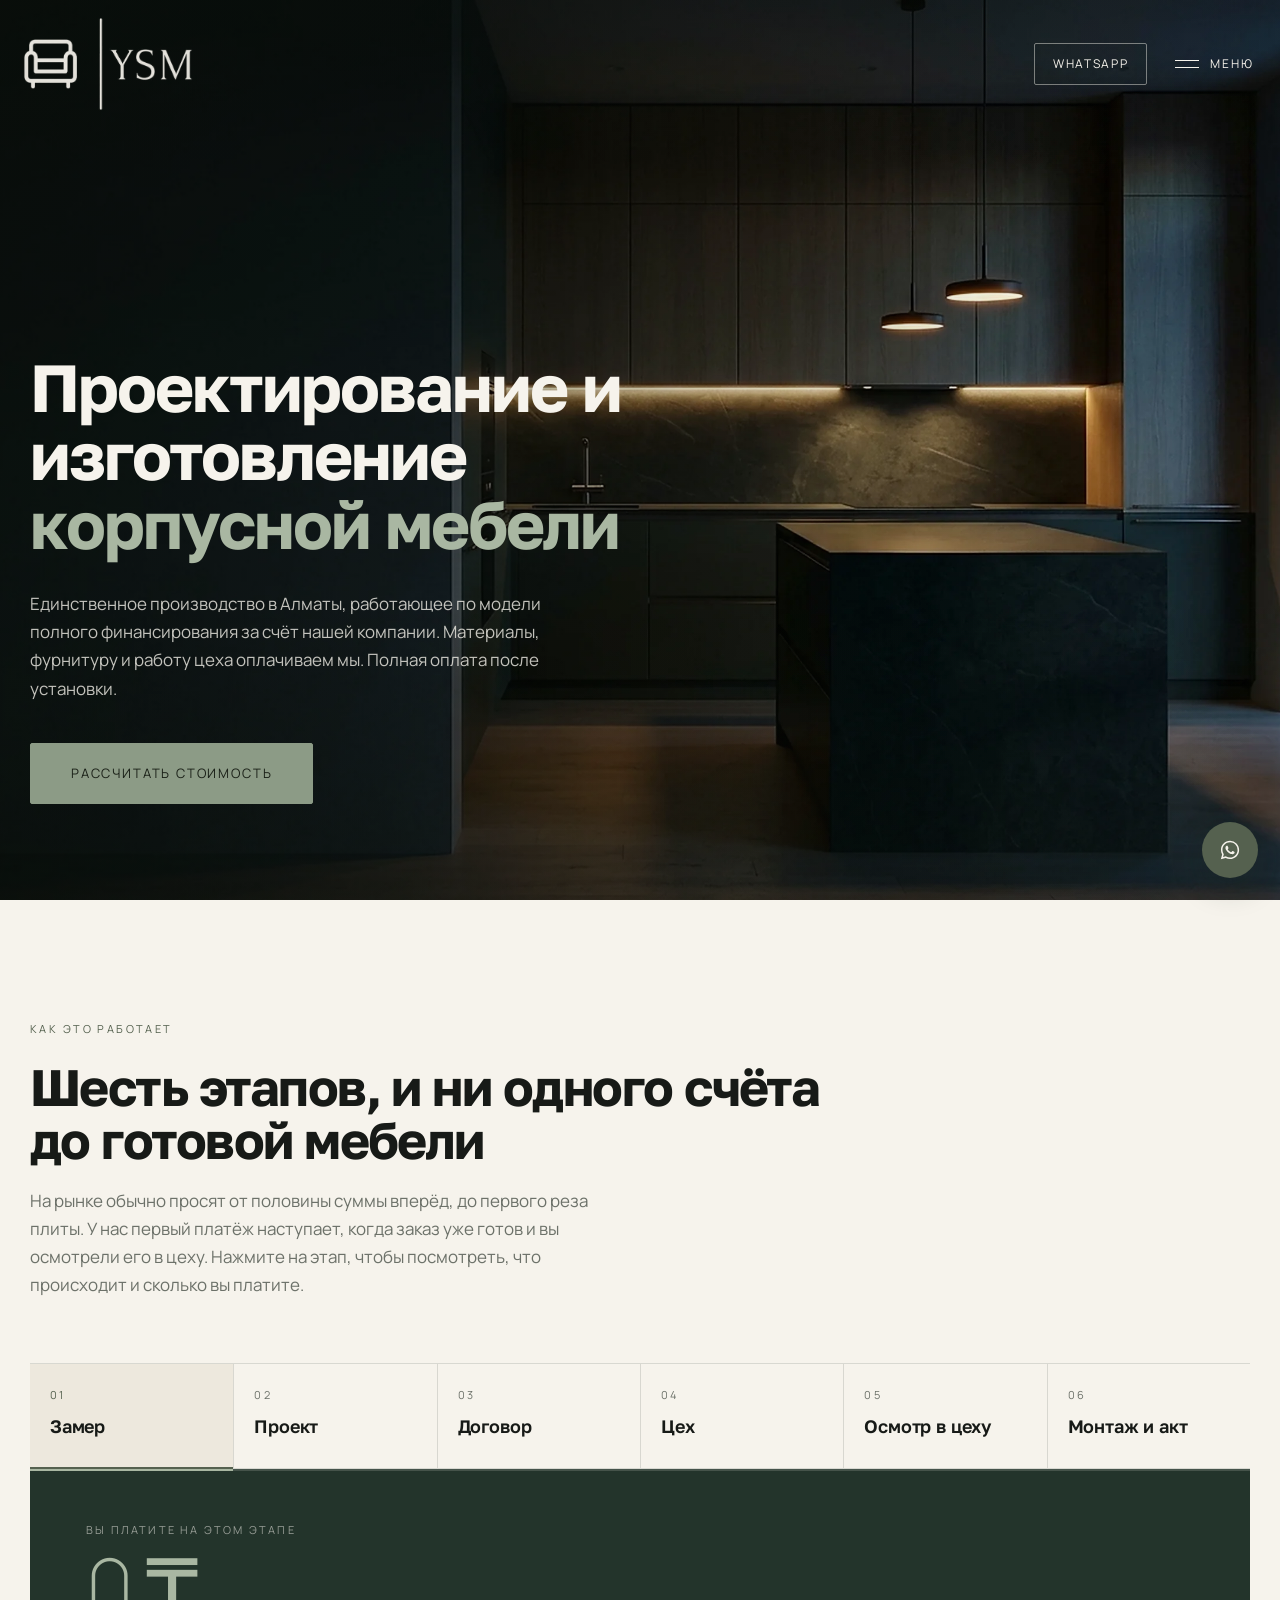
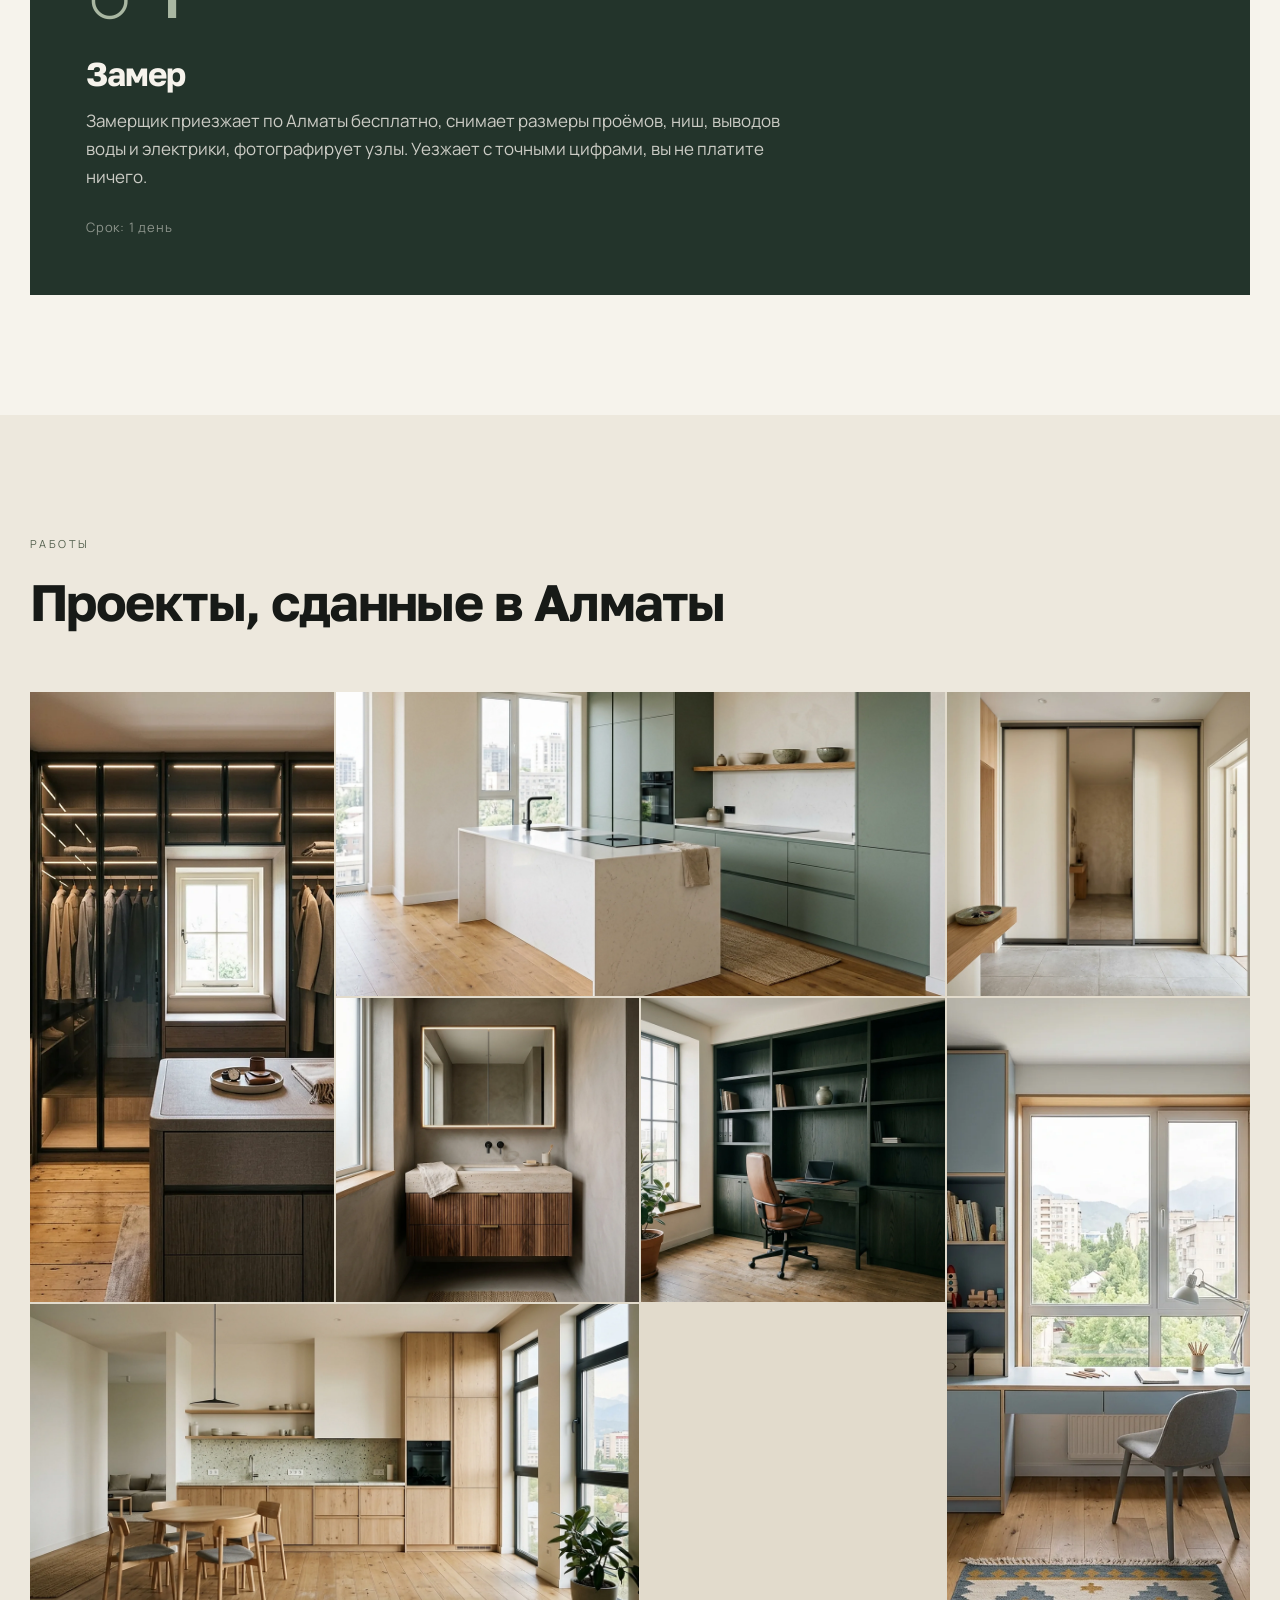
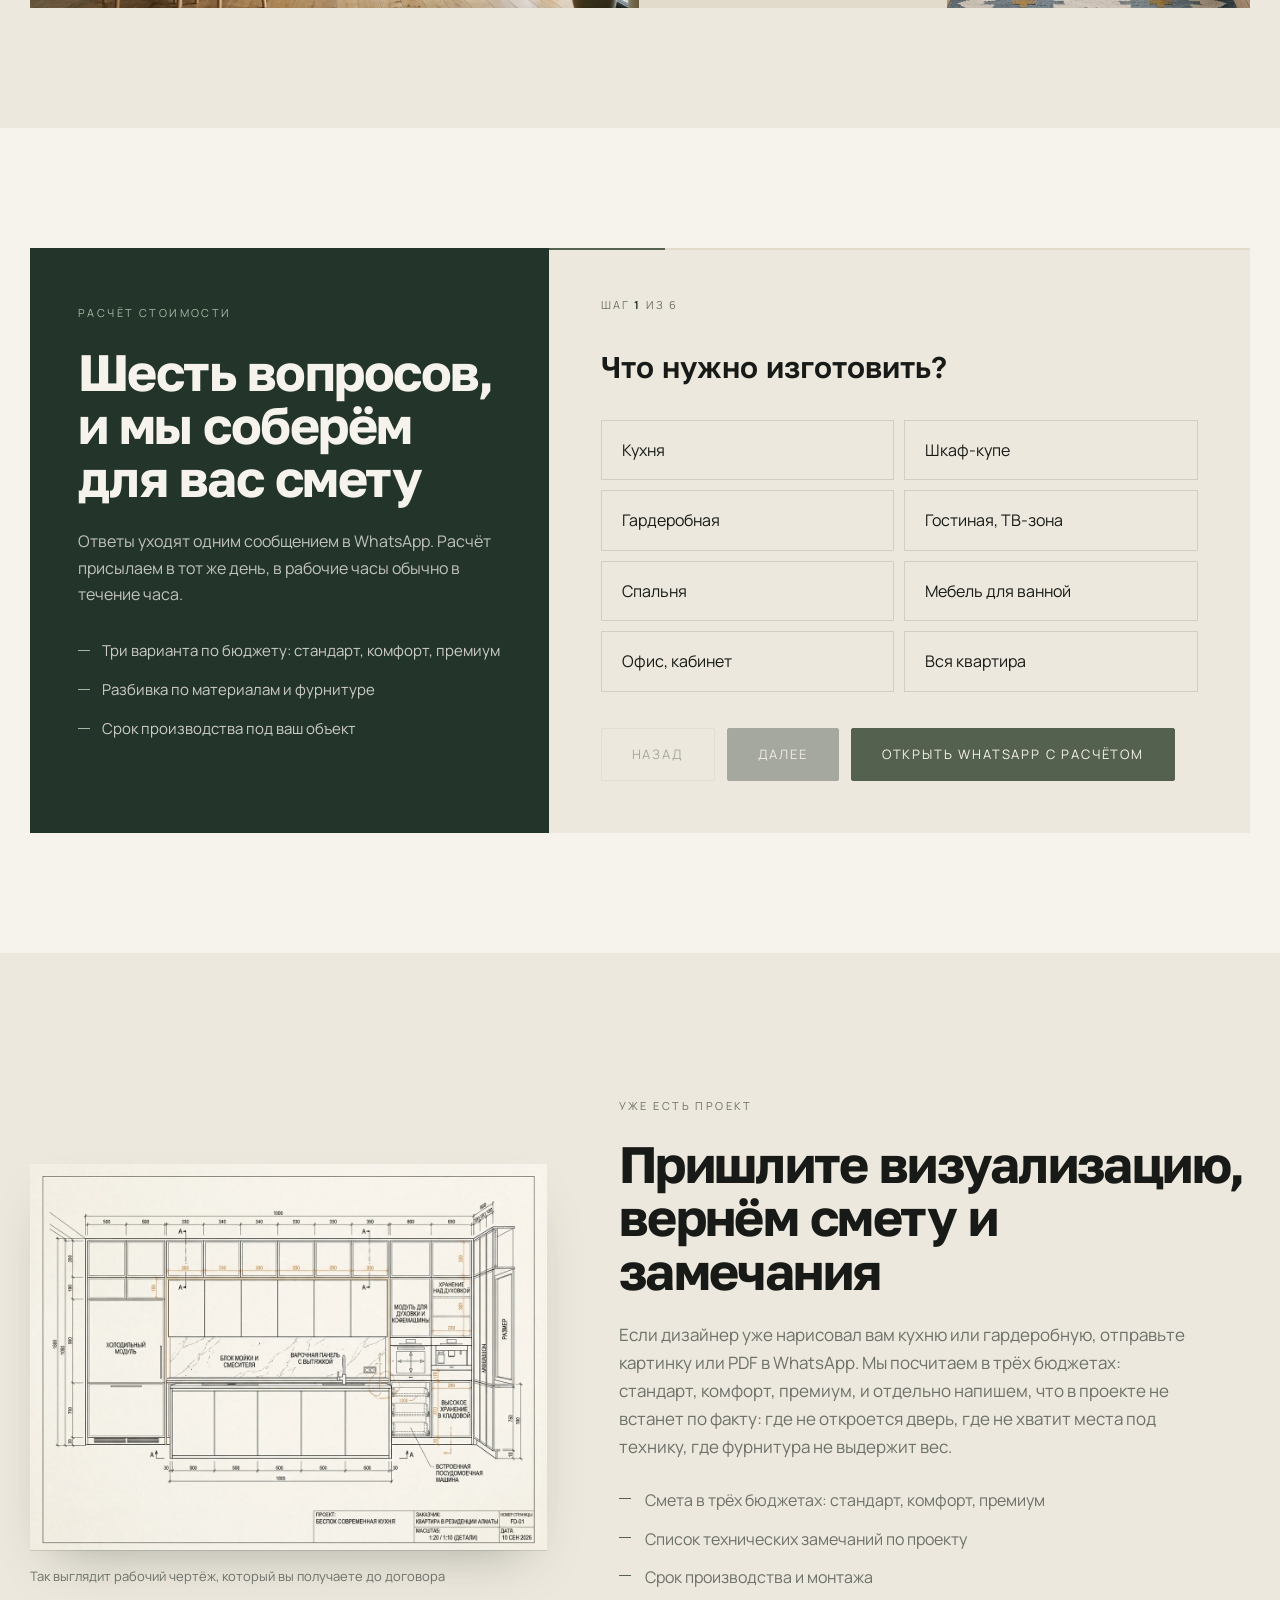
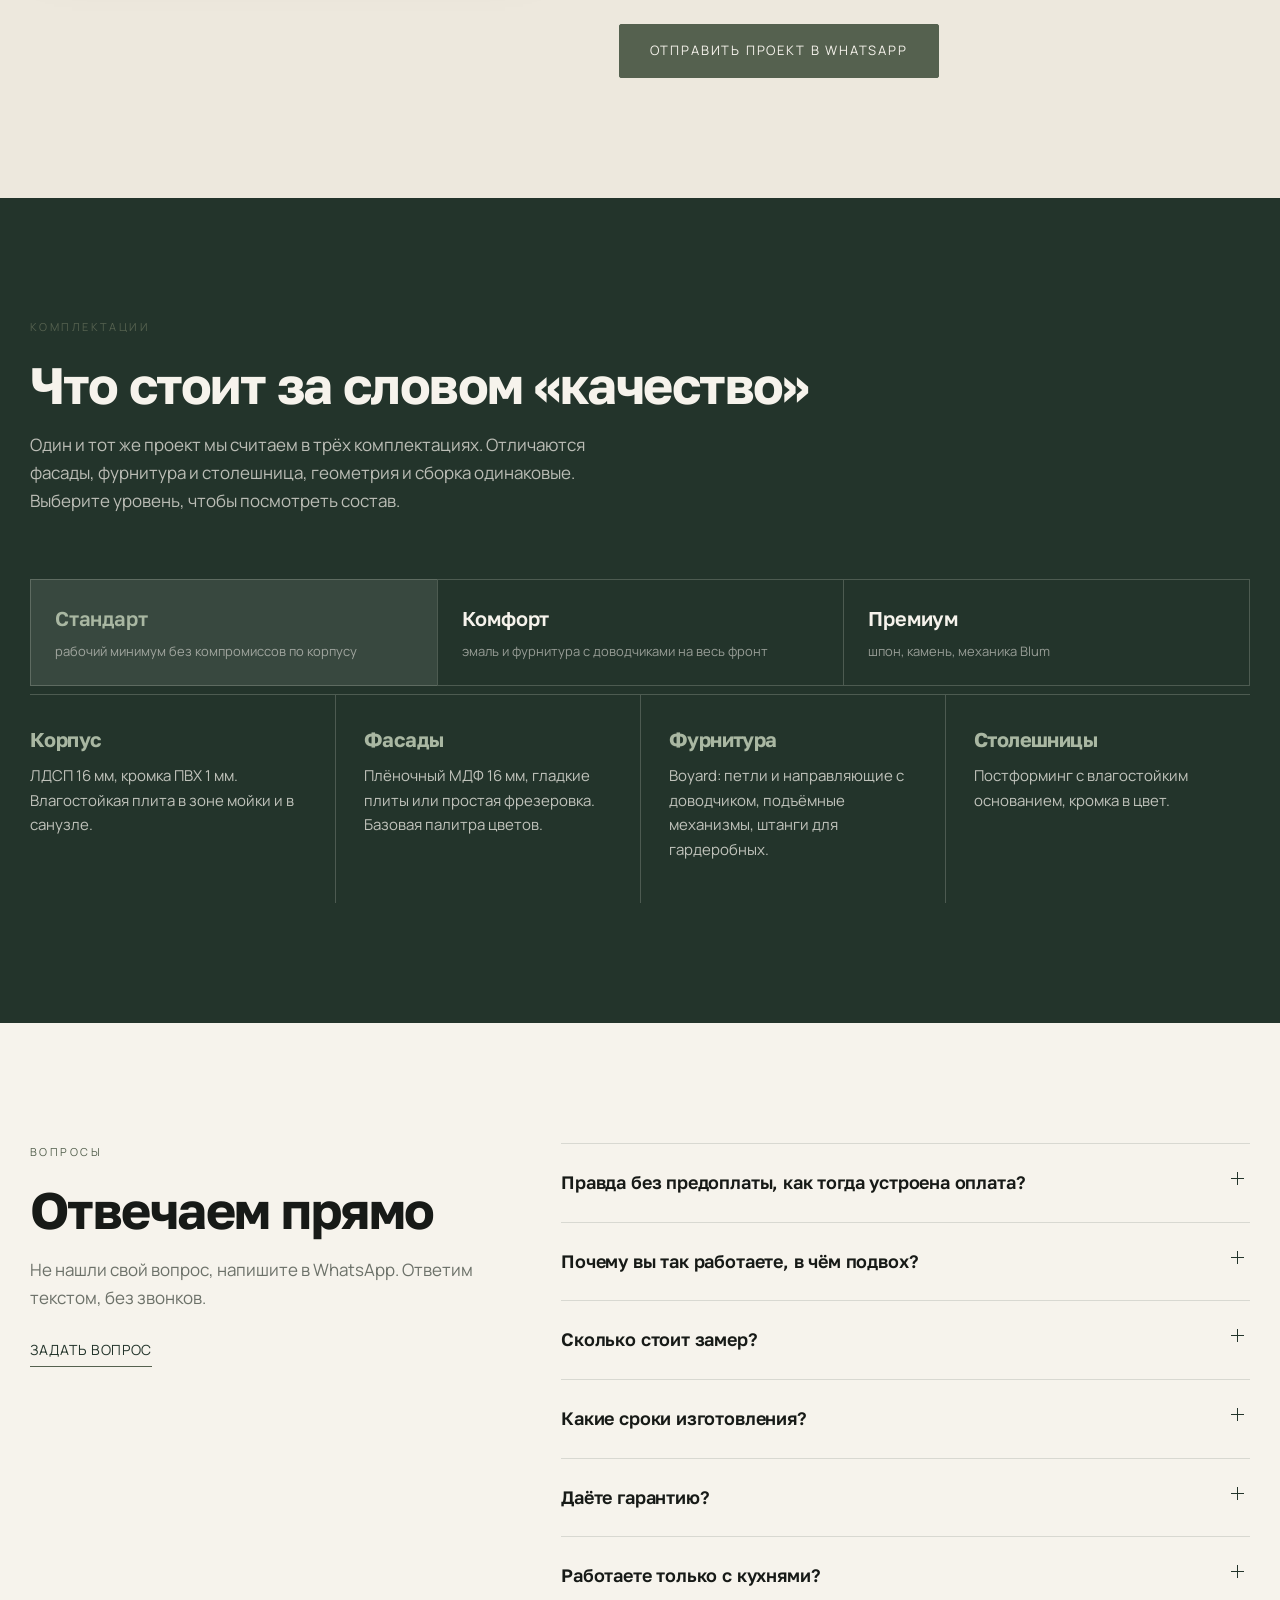
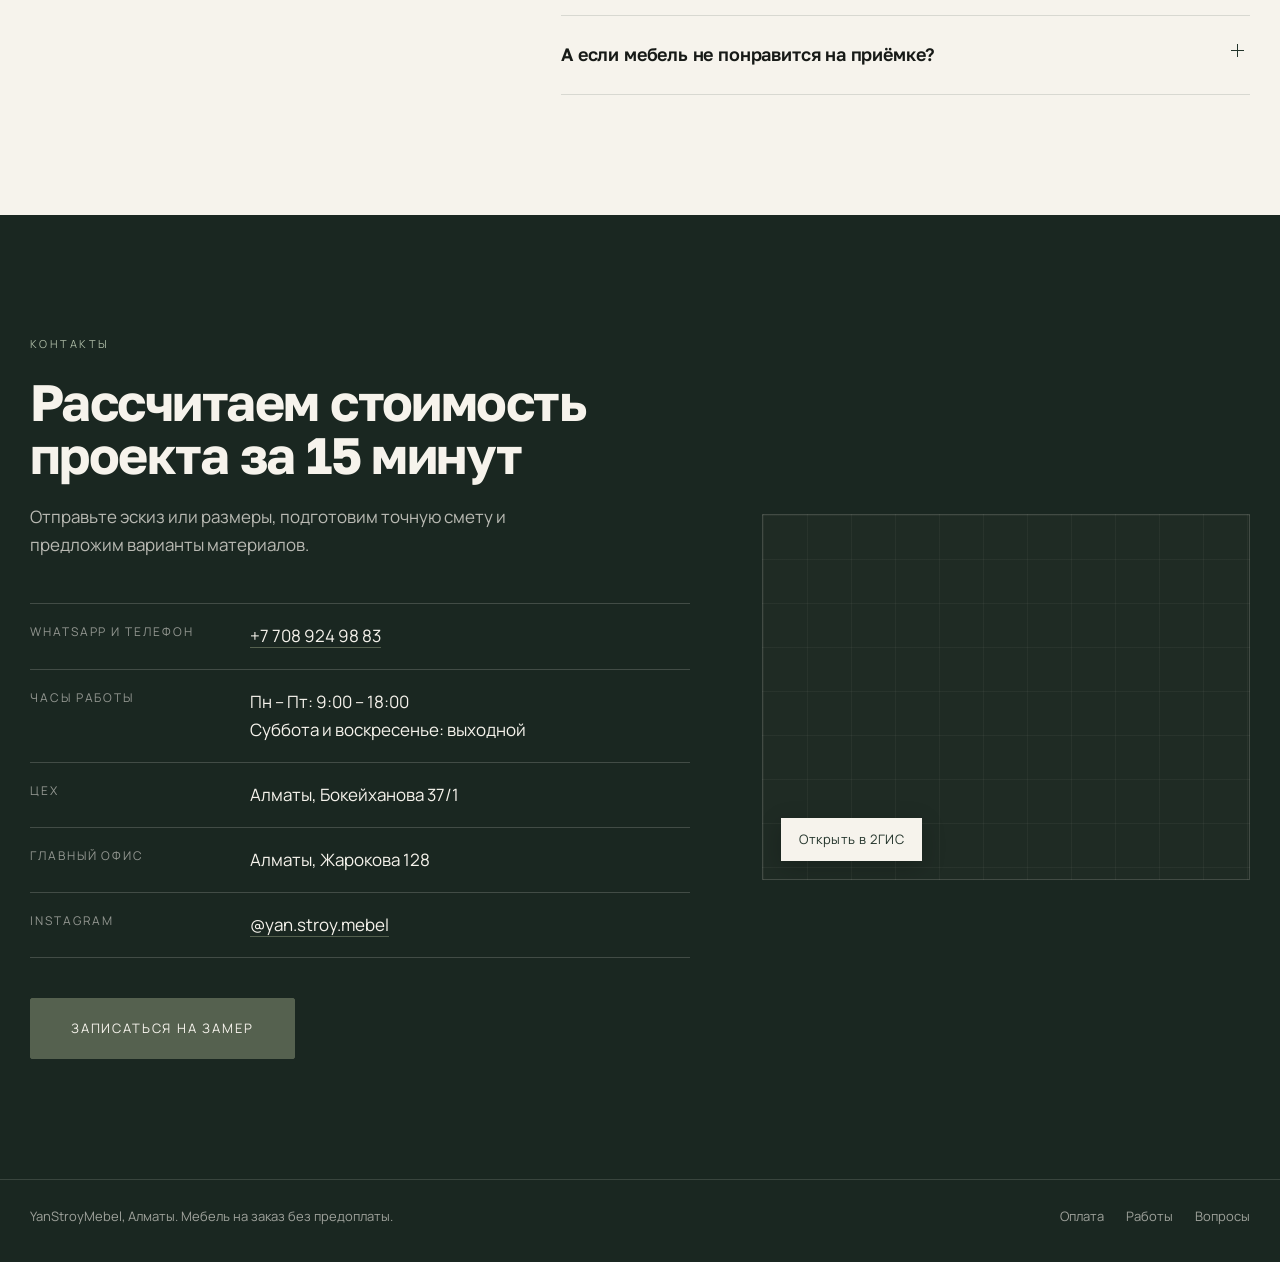
==== commit 8a9ed45c: "Карта офиса на Жарокова 128 Co-Authored-By: Claude Opus 5 <noreply@anthropic.com>" ====
--- a/index.html
+++ b/index.html
@@ -13,7 +13,7 @@
 <link href="https://fonts.googleapis.com/css2?family=Golos+Text:wght@400;500;600;700;800&family=Manrope:wght@200;300;400;500&display=swap" rel="stylesheet">
 <link rel="icon" href="assets/logo-mark.png">
 <link rel="preload" as="image" href="assets/hero.webp" imagesrcset="assets/hero.webp" media="(min-width:861px)">
-<link rel="stylesheet" href="styles.css?v=9">
+<link rel="stylesheet" href="styles.css?v=10">
 </head>
 <body>
 
@@ -300,12 +300,8 @@
       <a class="btn btn--wa btn--lg" href="https://wa.me/77089249883?text=%D0%97%D0%B4%D1%80%D0%B0%D0%B2%D1%81%D1%82%D0%B2%D1%83%D0%B9%D1%82%D0%B5%2C%20%D1%85%D0%BE%D1%87%D1%83%20%D0%B7%D0%B0%D0%BF%D0%B8%D1%81%D0%B0%D1%82%D1%8C%D1%81%D1%8F%20%D0%BD%D0%B0%20%D0%B7%D0%B0%D0%BC%D0%B5%D1%80" target="_blank" rel="noopener">Записаться на замер</a>
     </div>
     <div class="cnt__map" id="map">
-      <!-- Мини-карта: сюда вставляется iframe 2ГИС или Яндекс.Карт, заглушку ниже удалить.
-           <iframe src="..." title="Как нас найти" loading="lazy" referrerpolicy="no-referrer-when-downgrade"></iframe> -->
-      <div class="cnt__mapph" aria-hidden="true">
-        <svg viewBox="0 0 24 24" width="30" height="30" fill="none" stroke="currentColor" stroke-width="1.4" stroke-linecap="round" stroke-linejoin="round"><path d="M12 21s-6.5-5.6-6.5-11a6.5 6.5 0 0 1 13 0c0 5.4-6.5 11-6.5 11Z"/><circle cx="12" cy="10" r="2.4"/></svg>
-        <span>Здесь будет карта</span>
-      </div>
+      <iframe src="https://yandex.kz/map-widget/v1/?ll=76.900146%2C43.236824&amp;z=17&amp;pt=76.900146,43.236824,pm2rdm" title="Главный офис: Алматы, Жарокова 128" loading="lazy" allowfullscreen referrerpolicy="no-referrer-when-downgrade"></iframe>
+      <a class="cnt__mapgo" href="https://2gis.kz/almaty/search/%D0%96%D0%B0%D1%80%D0%BE%D0%BA%D0%BE%D0%B2%D0%B0%20128/geo/76.900146%2C43.236824" target="_blank" rel="noopener">Открыть в 2ГИС</a>
     </div>
   </div>
 </section>
--- a/styles.css
+++ b/styles.css
@@ -351,6 +351,11 @@
     #1F2B24;
 }
 .cnt__map iframe{position:absolute;inset:0;width:100%;height:100%;border:0}
+.cnt__mapgo{
+  position:absolute;left:18px;bottom:18px;z-index:2;background:var(--bone);color:var(--forest);
+  padding:11px 18px;font-size:13px;letter-spacing:.04em;text-decoration:none;box-shadow:0 6px 24px rgba(0,0,0,.2)
+}
+.cnt__mapgo:hover{background:var(--sage-soft)}
 .cnt__mapph{
   position:absolute;inset:0;display:grid;place-content:center;justify-items:center;gap:12px;
   color:var(--sage-soft);font-size:12px;letter-spacing:.18em;text-transform:uppercase;
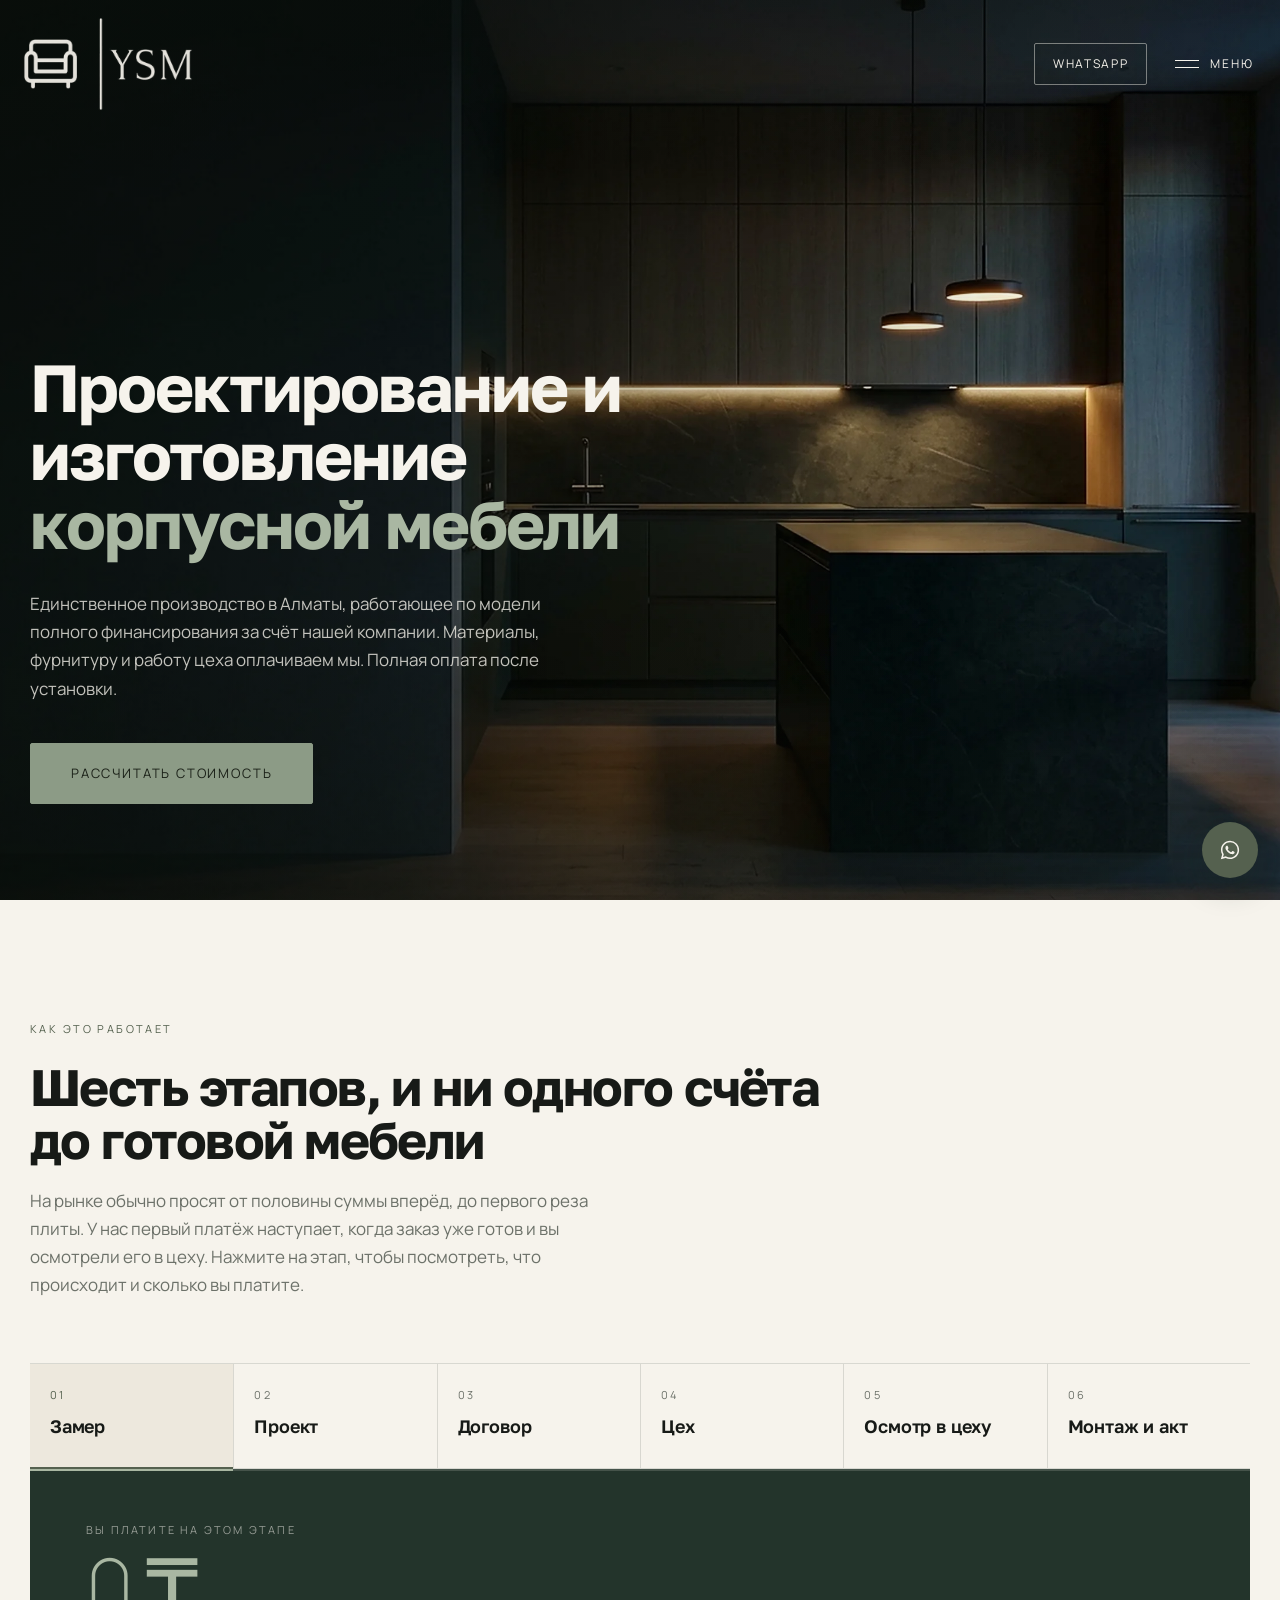
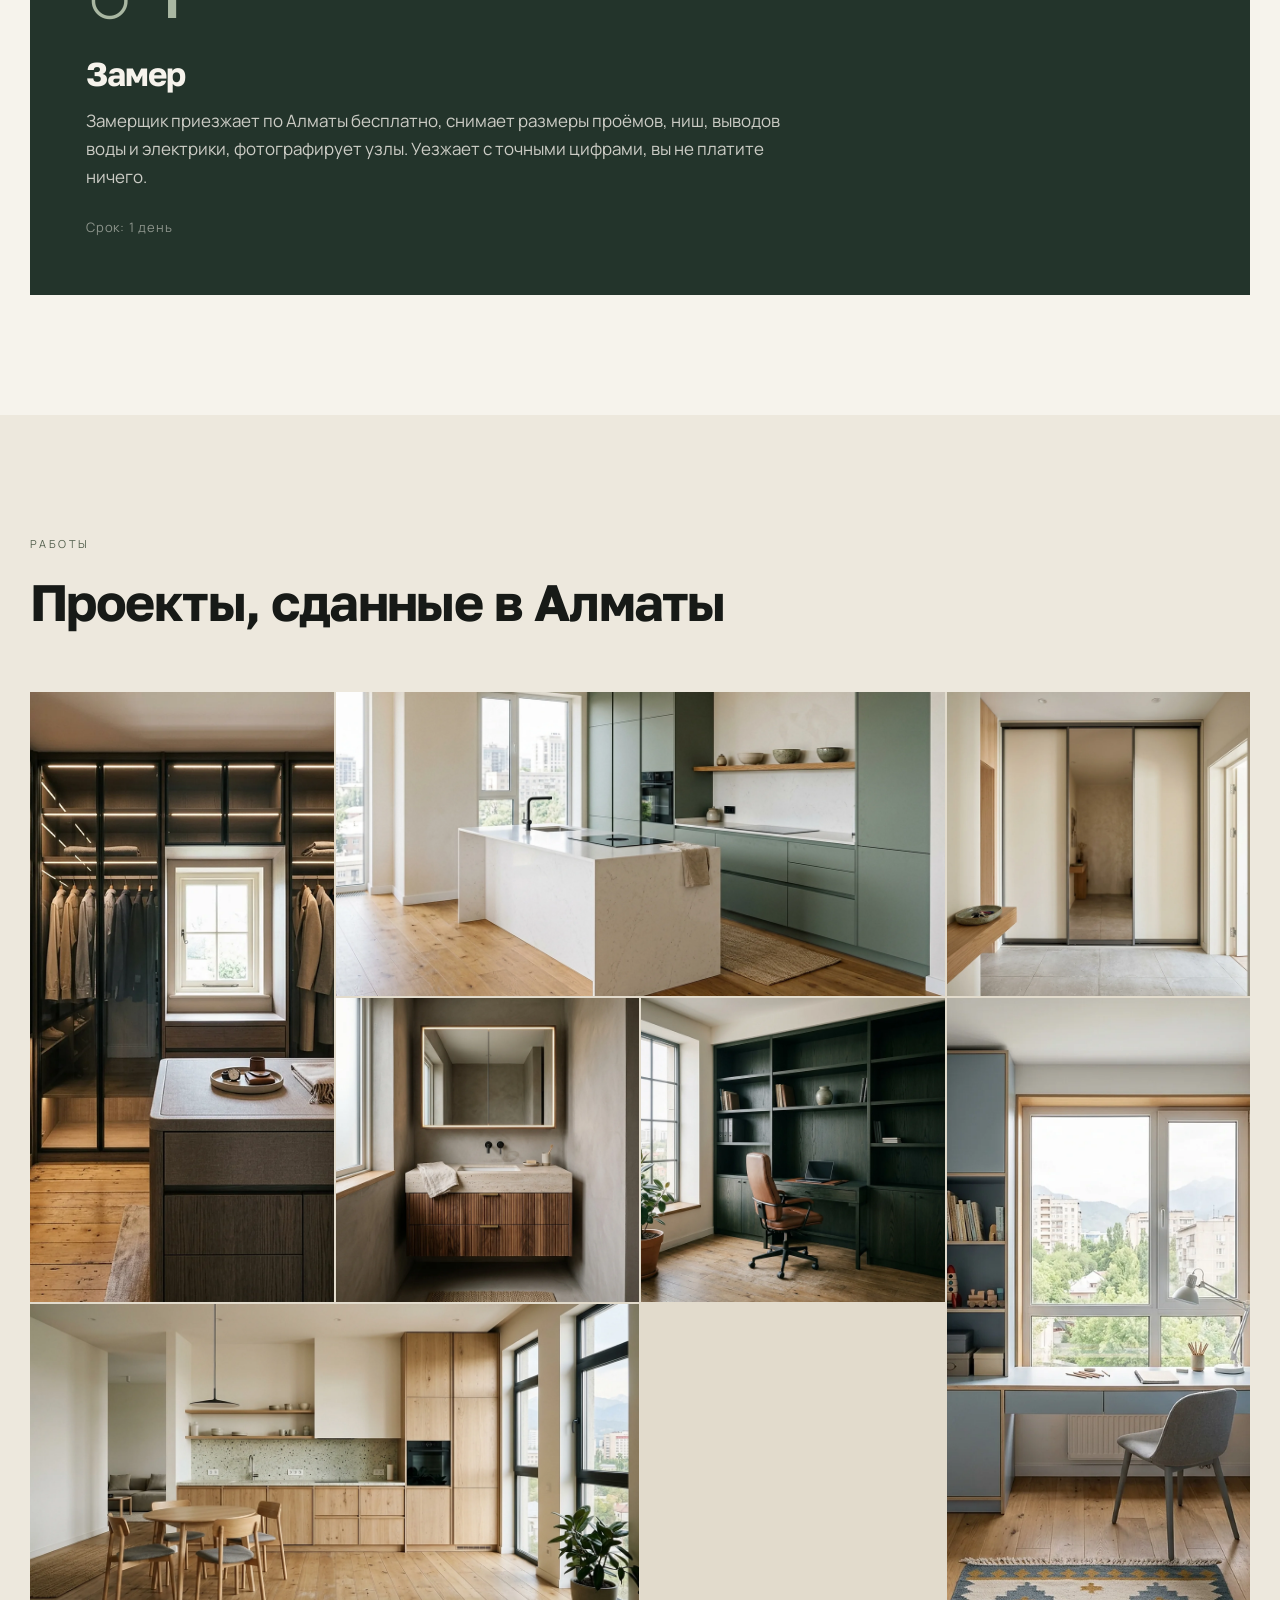
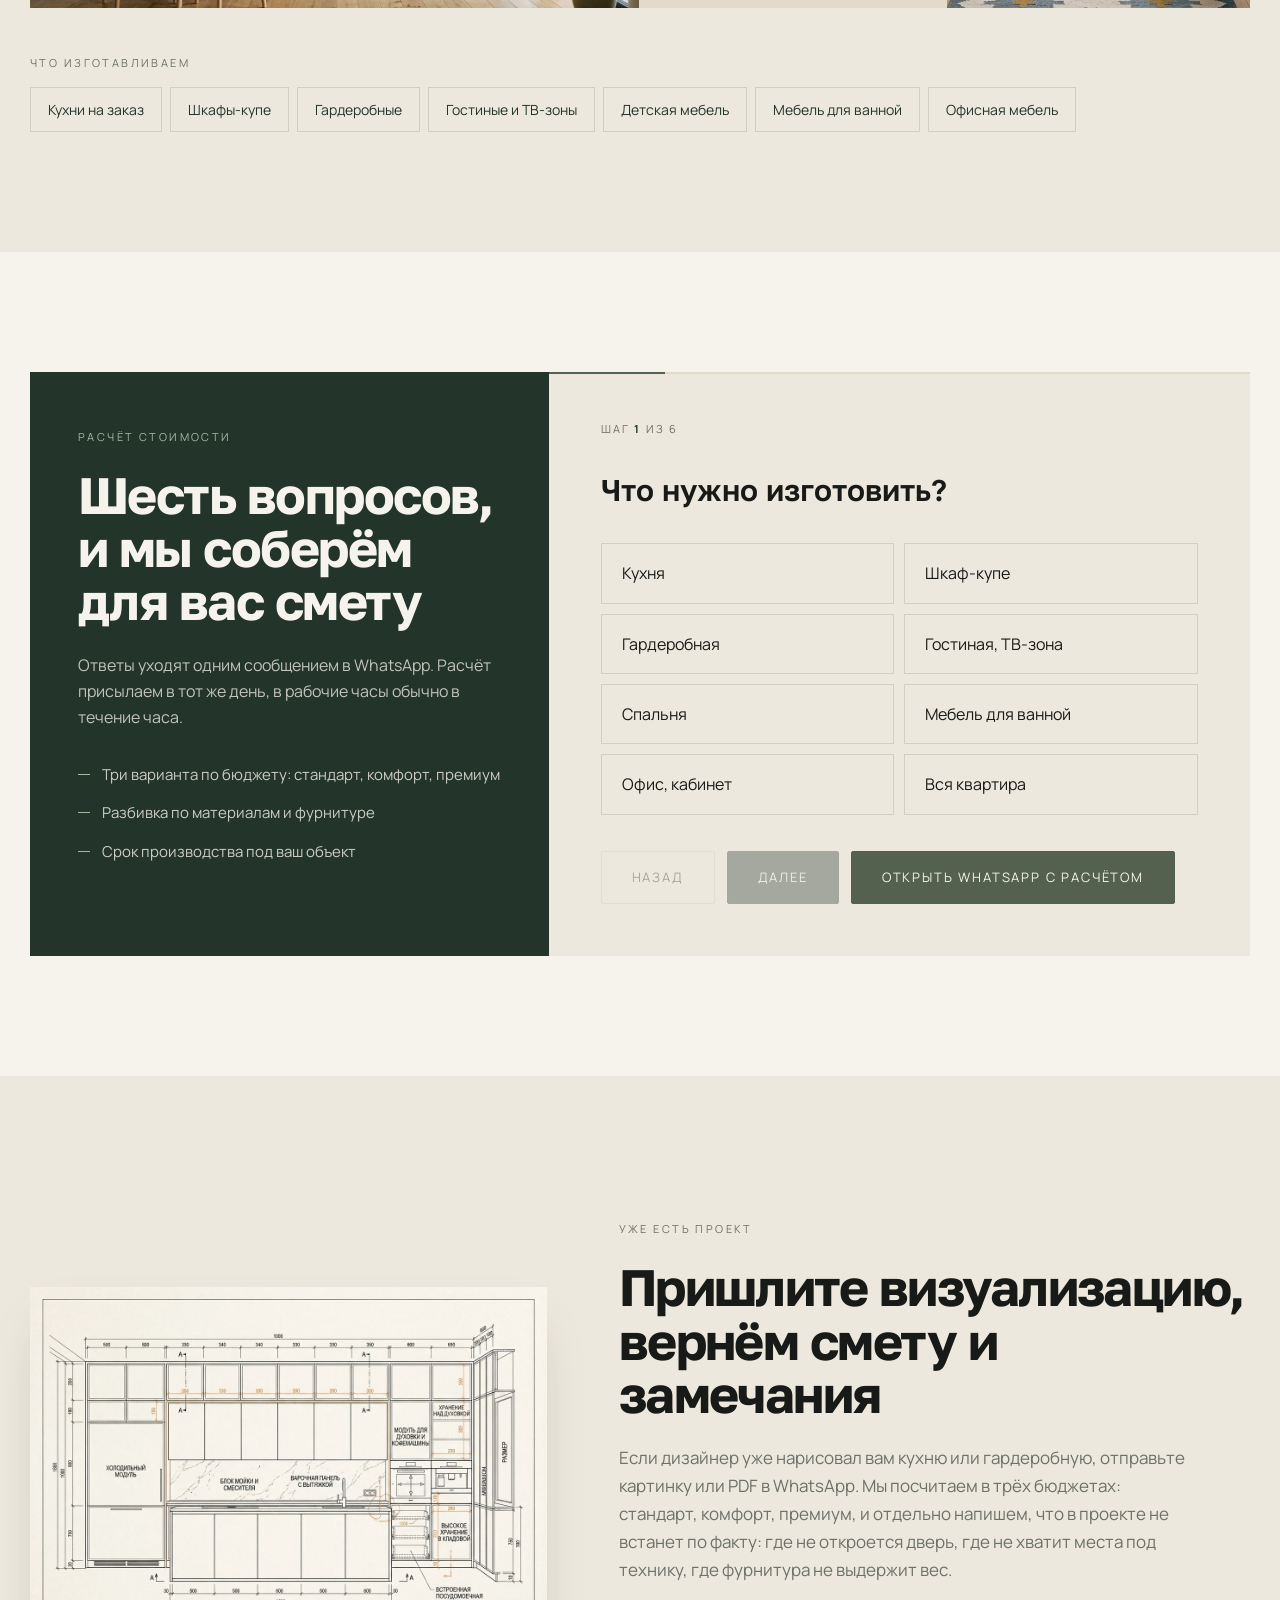
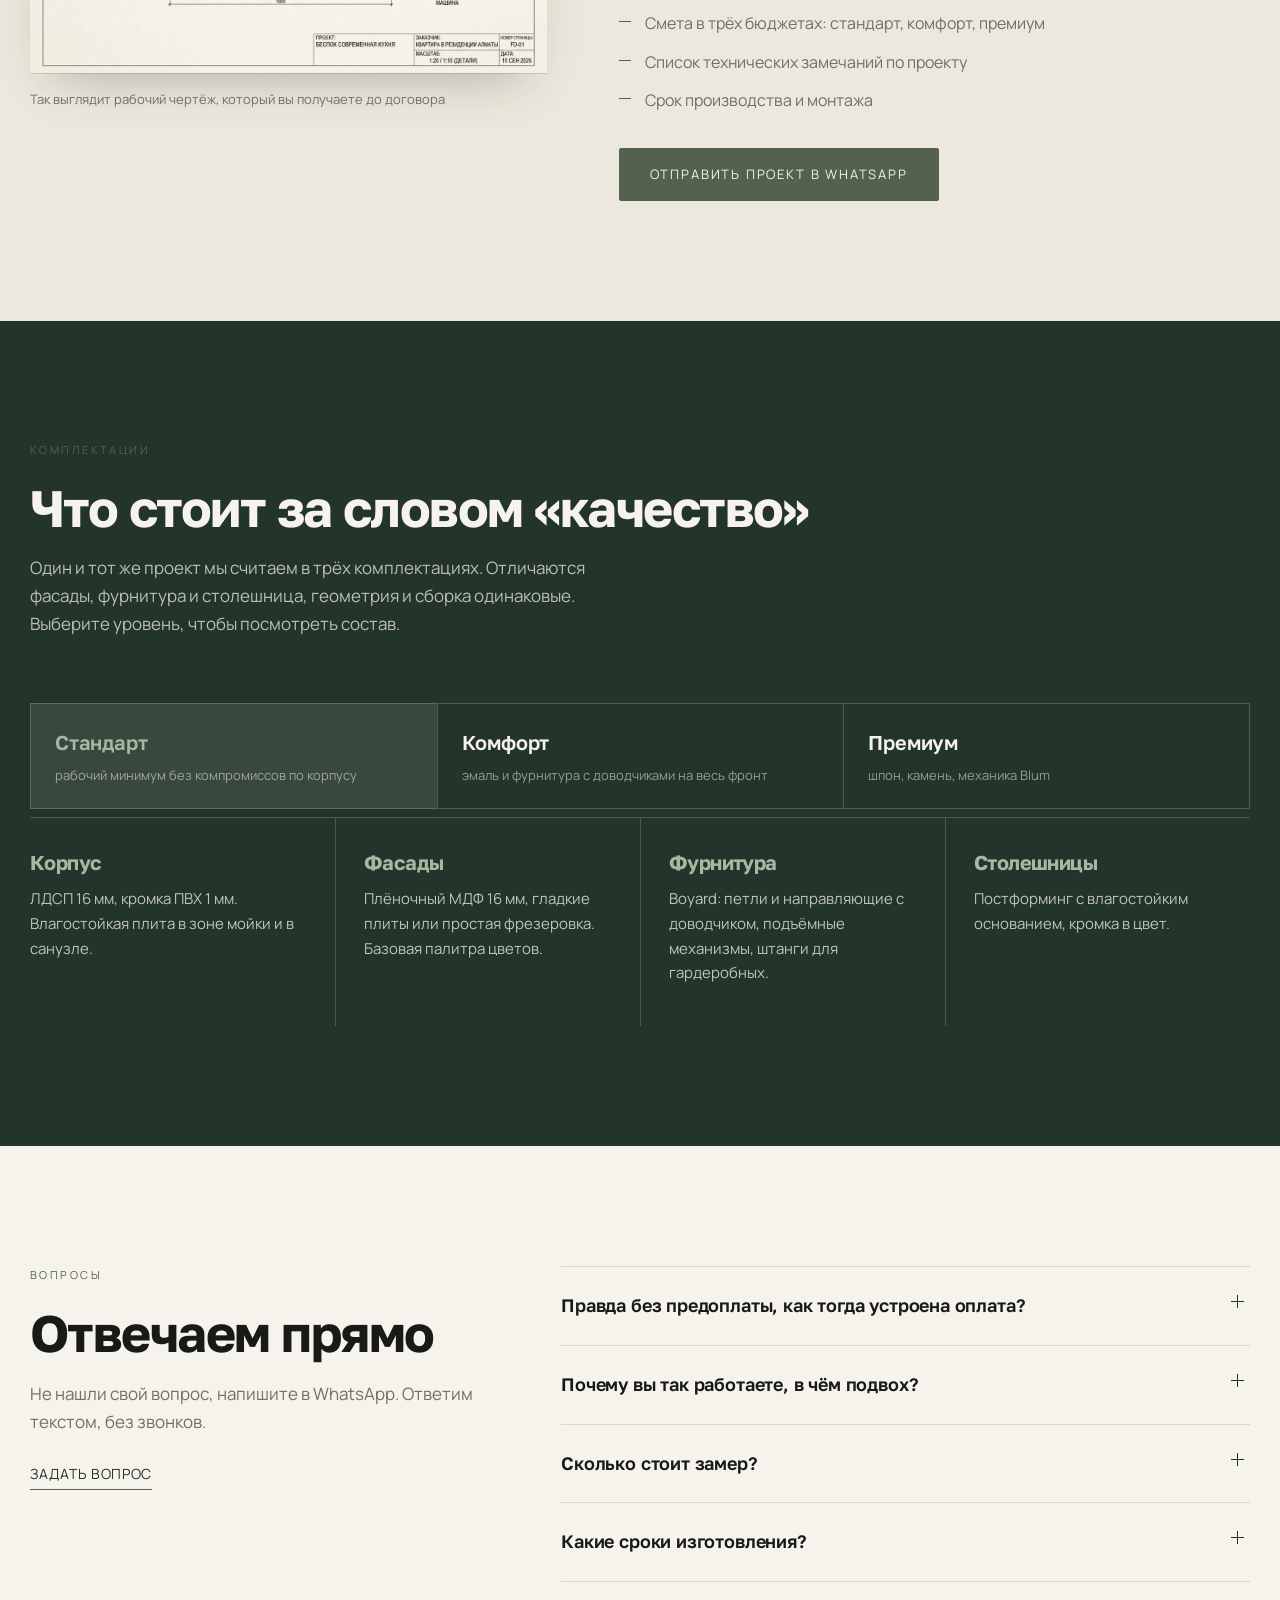
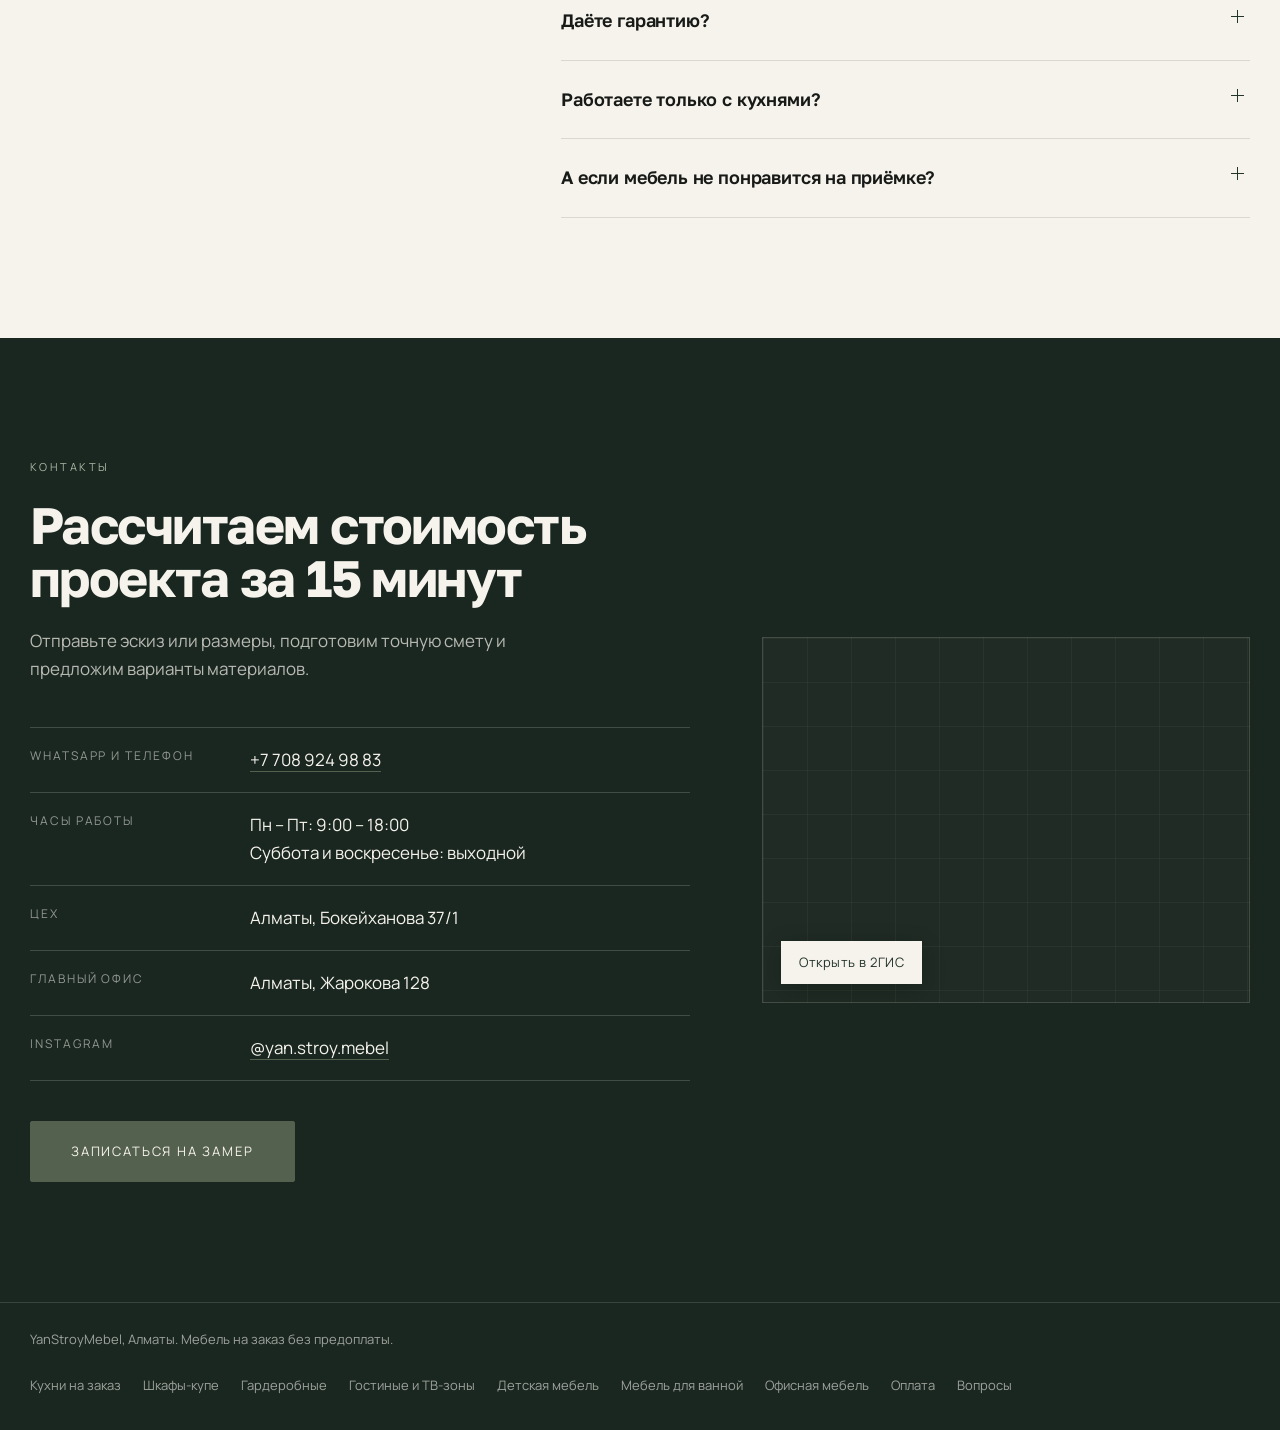
==== commit 1beeb6a0: "SEO: 7 страниц услуг, JSON-LD, sitemap, robots, 404, заголовки, og-картинка Co-Authored-By: Claude O" ====
--- a/index.html
+++ b/index.html
@@ -3,17 +3,32 @@
 <head>
 <meta charset="utf-8">
 <meta name="viewport" content="width=device-width, initial-scale=1">
-<title>YanStroyMebel, мебель на заказ без предоплаты в Алматы</title>
-<meta name="description" content="Кухни, шкафы-купе, гардеробные и корпусная мебель на заказ в Алматы. Без предоплаты: материалы и работу цеха финансируем мы, первый платёж после осмотра готовой мебели в цеху. Официальный договор ТОО.">
-<meta property="og:title" content="YanStroyMebel, мебель на заказ без предоплаты">
-<meta property="og:description" content="Алматы. Кухни, шкафы, гардеробные. Материалы за наш счёт, первый платёж после осмотра готовой мебели. Договор ТОО.">
+<title>Мебель на заказ в Алматы без предоплаты | YanStroyMebel</title>
+<meta name="description" content="Кухни, шкафы-купе, гардеробные и корпусная мебель на заказ в Алматы. Материалы и работу цеха финансируем мы: первый платёж после осмотра готовой мебели. Договор ТОО, бесплатный замер, расчёт в WhatsApp.">
+<link rel="canonical" href="https://yan-stroy-mebel.kz/">
+<meta name="robots" content="index,follow,max-image-preview:large">
+<meta name="geo.region" content="KZ-ALA">
+<meta name="geo.placename" content="Алматы">
+<meta property="og:site_name" content="YanStroyMebel">
+<meta property="og:locale" content="ru_RU">
 <meta property="og:type" content="website">
+<meta property="og:url" content="https://yan-stroy-mebel.kz/">
+<meta property="og:title" content="Мебель на заказ в Алматы без предоплаты | YanStroyMebel">
+<meta property="og:description" content="Кухни, шкафы-купе и гардеробные на заказ в Алматы. Материалы за наш счёт, первый платёж после осмотра готовой мебели в цеху. Договор ТОО.">
+<meta property="og:image" content="https://yan-stroy-mebel.kz/assets/og.jpg">
+<meta property="og:image:width" content="1200">
+<meta property="og:image:height" content="630">
+<meta name="twitter:card" content="summary_large_image">
+<meta name="twitter:title" content="Мебель на заказ в Алматы без предоплаты">
+<meta name="twitter:description" content="Кухни, шкафы-купе и гардеробные на заказ. Первый платёж после осмотра готовой мебели в цеху.">
+<meta name="twitter:image" content="https://yan-stroy-mebel.kz/assets/og.jpg">
 <link rel="preconnect" href="https://fonts.googleapis.com">
 <link rel="preconnect" href="https://fonts.gstatic.com" crossorigin>
 <link href="https://fonts.googleapis.com/css2?family=Golos+Text:wght@400;500;600;700;800&family=Manrope:wght@200;300;400;500&display=swap" rel="stylesheet">
 <link rel="icon" href="assets/logo-mark.png">
+<link rel="apple-touch-icon" href="assets/logo-mark.png">
 <link rel="preload" as="image" href="assets/hero.webp" imagesrcset="assets/hero.webp" media="(min-width:861px)">
-<link rel="stylesheet" href="styles.css?v=10">
+<link rel="stylesheet" href="styles.css?v=11">
 </head>
 <body>
 
@@ -39,6 +54,7 @@
       <a href="#projects"><b>Работы</b><em>проекты, сданные в Алматы</em></a>
       <a href="#quiz"><b>Расчёт стоимости</b><em>шесть вопросов, смета в WhatsApp</em></a>
       <a href="#mat"><b>Комплектации</b><em>стандарт, комфорт, премиум</em></a>
+      <a href="/kuhni-na-zakaz/"><b>Услуги</b><em>кухни, шкафы, гардеробные, офис</em></a>
       <a href="#faq"><b>Вопросы</b><em>сроки, гарантия, материалы</em></a>
       <a href="#contacts"><b>Контакты</b><em>+7 708 924 98 83</em></a>
     </div>
@@ -116,6 +132,7 @@
       <figure class="tile tile--tall" data-a="kids"><img src="assets/work/p10-kids.webp" alt="Детская со столом, шкаф и стол вдоль окна" width="800" height="1600" loading="lazy" decoding="async"><figcaption>Детская со столом<em>шкаф и стол вдоль окна</em></figcaption></figure>
     </div>
     <button type="button" class="btn btn--ghost grid__more" id="gridMore" hidden>Смотреть все проекты</button>
+    <div class="svc"><p class="svc__t">Что изготавливаем</p><div class="svc__l"><a href="/kuhni-na-zakaz/">Кухни на заказ</a><a href="/shkafy-kupe/">Шкафы-купе</a><a href="/garderobnye/">Гардеробные</a><a href="/gostinye-tv-zony/">Гостиные и ТВ-зоны</a><a href="/detskaya-mebel/">Детская мебель</a><a href="/mebel-dlya-vannoy/">Мебель для ванной</a><a href="/ofisnaya-mebel/">Офисная мебель</a></div></div>
   </div>
 </section>
 
@@ -311,7 +328,7 @@
 <footer class="ftr">
   <div class="wrap ftr__in">
     <p>YanStroyMebel, Алматы. Мебель на заказ без предоплаты.</p>
-    <nav><a href="#pay">Оплата</a><a href="#projects">Работы</a><a href="#faq">Вопросы</a></nav>
+    <nav><a href="/kuhni-na-zakaz/">Кухни на заказ</a><a href="/shkafy-kupe/">Шкафы-купе</a><a href="/garderobnye/">Гардеробные</a><a href="/gostinye-tv-zony/">Гостиные и ТВ-зоны</a><a href="/detskaya-mebel/">Детская мебель</a><a href="/mebel-dlya-vannoy/">Мебель для ванной</a><a href="/ofisnaya-mebel/">Офисная мебель</a><a href="#pay">Оплата</a><a href="#faq">Вопросы</a></nav>
   </div>
 </footer>
 
@@ -320,5 +337,6 @@
 </a>
 
 <script src="app.js?v=5"></script>
+<script type="application/ld+json">{"@context": "https://schema.org", "@graph": [{"@type": ["LocalBusiness", "FurnitureStore"], "@id": "https://yan-stroy-mebel.kz/#business", "name": "YanStroyMebel", "description": "Производство корпусной мебели на заказ в Алматы: кухни, шкафы-купе, гардеробные, мебель для ванной и офиса. Материалы и работу цеха финансирует компания, первый платёж после осмотра готовой мебели.", "url": "https://yan-stroy-mebel.kz/", "telephone": "+77089249883", "image": "https://yan-stroy-mebel.kz/assets/og.jpg", "logo": "https://yan-stroy-mebel.kz/assets/logo.png", "priceRange": "$$", "currenciesAccepted": "KZT", "areaServed": {"@type": "City", "name": "Алматы"}, "address": {"@type": "PostalAddress", "streetAddress": "улица Жарокова, 128", "addressLocality": "Алматы", "addressRegion": "Алматы", "addressCountry": "KZ"}, "geo": {"@type": "GeoCoordinates", "latitude": 43.236824, "longitude": 76.900146}, "openingHoursSpecification": [{"@type": "OpeningHoursSpecification", "dayOfWeek": ["Monday", "Tuesday", "Wednesday", "Thursday", "Friday"], "opens": "09:00", "closes": "18:00"}], "sameAs": ["https://www.instagram.com/yan.stroy.mebel/"], "department": [{"@type": "LocalBusiness", "name": "YanStroyMebel, цех", "address": {"@type": "PostalAddress", "streetAddress": "улица Бокейханова, 37/1", "addressLocality": "Алматы", "addressCountry": "KZ"}, "telephone": "+77089249883"}]}, {"@type": "WebSite", "@id": "https://yan-stroy-mebel.kz/#website", "url": "https://yan-stroy-mebel.kz/", "name": "YanStroyMebel", "inLanguage": "ru-RU", "publisher": {"@id": "https://yan-stroy-mebel.kz/#business"}}, {"@type": "FAQPage", "mainEntity": [{"@type": "Question", "name": "Правда без предоплаты, как тогда устроена оплата?", "acceptedAnswer": {"@type": "Answer", "text": "Материалы, фурнитуру и работу цеха финансируем мы, вперёд вы не платите ничего. Оплата делится пополам: 50% после того, как вы осмотрели готовый заказ в цеху перед установкой, и 50% после установки и подписания акта выполненных работ. Условие фиксируем в договоре ТОО, чтобы это не оставалось устной договорённостью."}}, {"@type": "Question", "name": "Почему вы так работаете, в чём подвох?", "acceptedAnswer": {"@type": "Answer", "text": "Подвоха нет, есть ограничение. Мы одновременно ведём ограниченное число объектов, потому что каждый финансируем сами. Если очередь заполнена, честно назовём ближайшую дату старта."}}, {"@type": "Question", "name": "Сколько стоит замер?", "acceptedAnswer": {"@type": "Answer", "text": "По Алматы бесплатно и ни к чему не обязывает. После замера вы получаете чертёж и смету, дальше решаете сами."}}, {"@type": "Question", "name": "Какие сроки изготовления?", "acceptedAnswer": {"@type": "Answer", "text": "Зависит от фасадов. Плёночный МДФ и ЛДСП идут быстрее, эмаль и шпон дольше из-за покраски и сушки. Точный срок ставим в договор после утверждения проекта."}}, {"@type": "Question", "name": "Даёте гарантию?", "acceptedAnswer": {"@type": "Answer", "text": "Да, гарантия на корпус, фурнитуру и монтаж прописана в договоре. Если что-то перестало закрываться или провисло, приезжаем и настраиваем."}}, {"@type": "Question", "name": "Работаете только с кухнями?", "acceptedAnswer": {"@type": "Answer", "text": "Нет. Кухни, шкафы-купе, гардеробные, гостиные, спальни, мебель для ванной, офисные стеллажи и кабинеты. Можем закрыть всю квартиру одним договором."}}, {"@type": "Question", "name": "А если мебель не понравится на приёмке?", "acceptedAnswer": {"@type": "Answer", "text": "К договору мы составляем спецификацию: в ней прописаны фурнитура, цвет, материал, схема и все остальные детали заказа. Сдаём строго по спецификации. На осмотре в цеху и на приёмке проходим вместе по чек-листу: зазоры, кромка, работа фурнитуры, соответствие чертежу. Недочёты устраняем до оплаты, в этом и смысл схемы."}}]}, {"@type": "ItemList", "name": "Услуги", "itemListElement": [{"@type": "ListItem", "position": 1, "name": "Кухни на заказ", "url": "https://yan-stroy-mebel.kz/kuhni-na-zakaz/"}, {"@type": "ListItem", "position": 2, "name": "Шкафы-купе", "url": "https://yan-stroy-mebel.kz/shkafy-kupe/"}, {"@type": "ListItem", "position": 3, "name": "Гардеробные", "url": "https://yan-stroy-mebel.kz/garderobnye/"}, {"@type": "ListItem", "position": 4, "name": "Гостиные и ТВ-зоны", "url": "https://yan-stroy-mebel.kz/gostinye-tv-zony/"}, {"@type": "ListItem", "position": 5, "name": "Детская мебель", "url": "https://yan-stroy-mebel.kz/detskaya-mebel/"}, {"@type": "ListItem", "position": 6, "name": "Мебель для ванной", "url": "https://yan-stroy-mebel.kz/mebel-dlya-vannoy/"}, {"@type": "ListItem", "position": 7, "name": "Офисная мебель", "url": "https://yan-stroy-mebel.kz/ofisnaya-mebel/"}]}]}</script>
 </body>
 </html>
--- a/styles.css
+++ b/styles.css
@@ -444,3 +444,14 @@
   .mark{height:64px}
   .hdr.is-stuck .mark{height:40px}
 }
+
+/* ---------- ссылки на страницы услуг ---------- */
+.svc{margin-top:46px;display:grid;gap:14px}
+.svc__t{font-size:11px;letter-spacing:.22em;text-transform:uppercase;color:var(--muted)}
+.svc__l{display:flex;flex-wrap:wrap;gap:8px}
+.svc__l a{
+  text-decoration:none;border:1px solid var(--line);padding:10px 17px;font-size:14px;color:var(--forest);
+  transition:border-color .3s var(--ease),background .3s var(--ease)
+}
+.svc__l a:hover{border-color:var(--forest);background:var(--bone-2)}
+.ftr__in nav{flex-wrap:wrap}
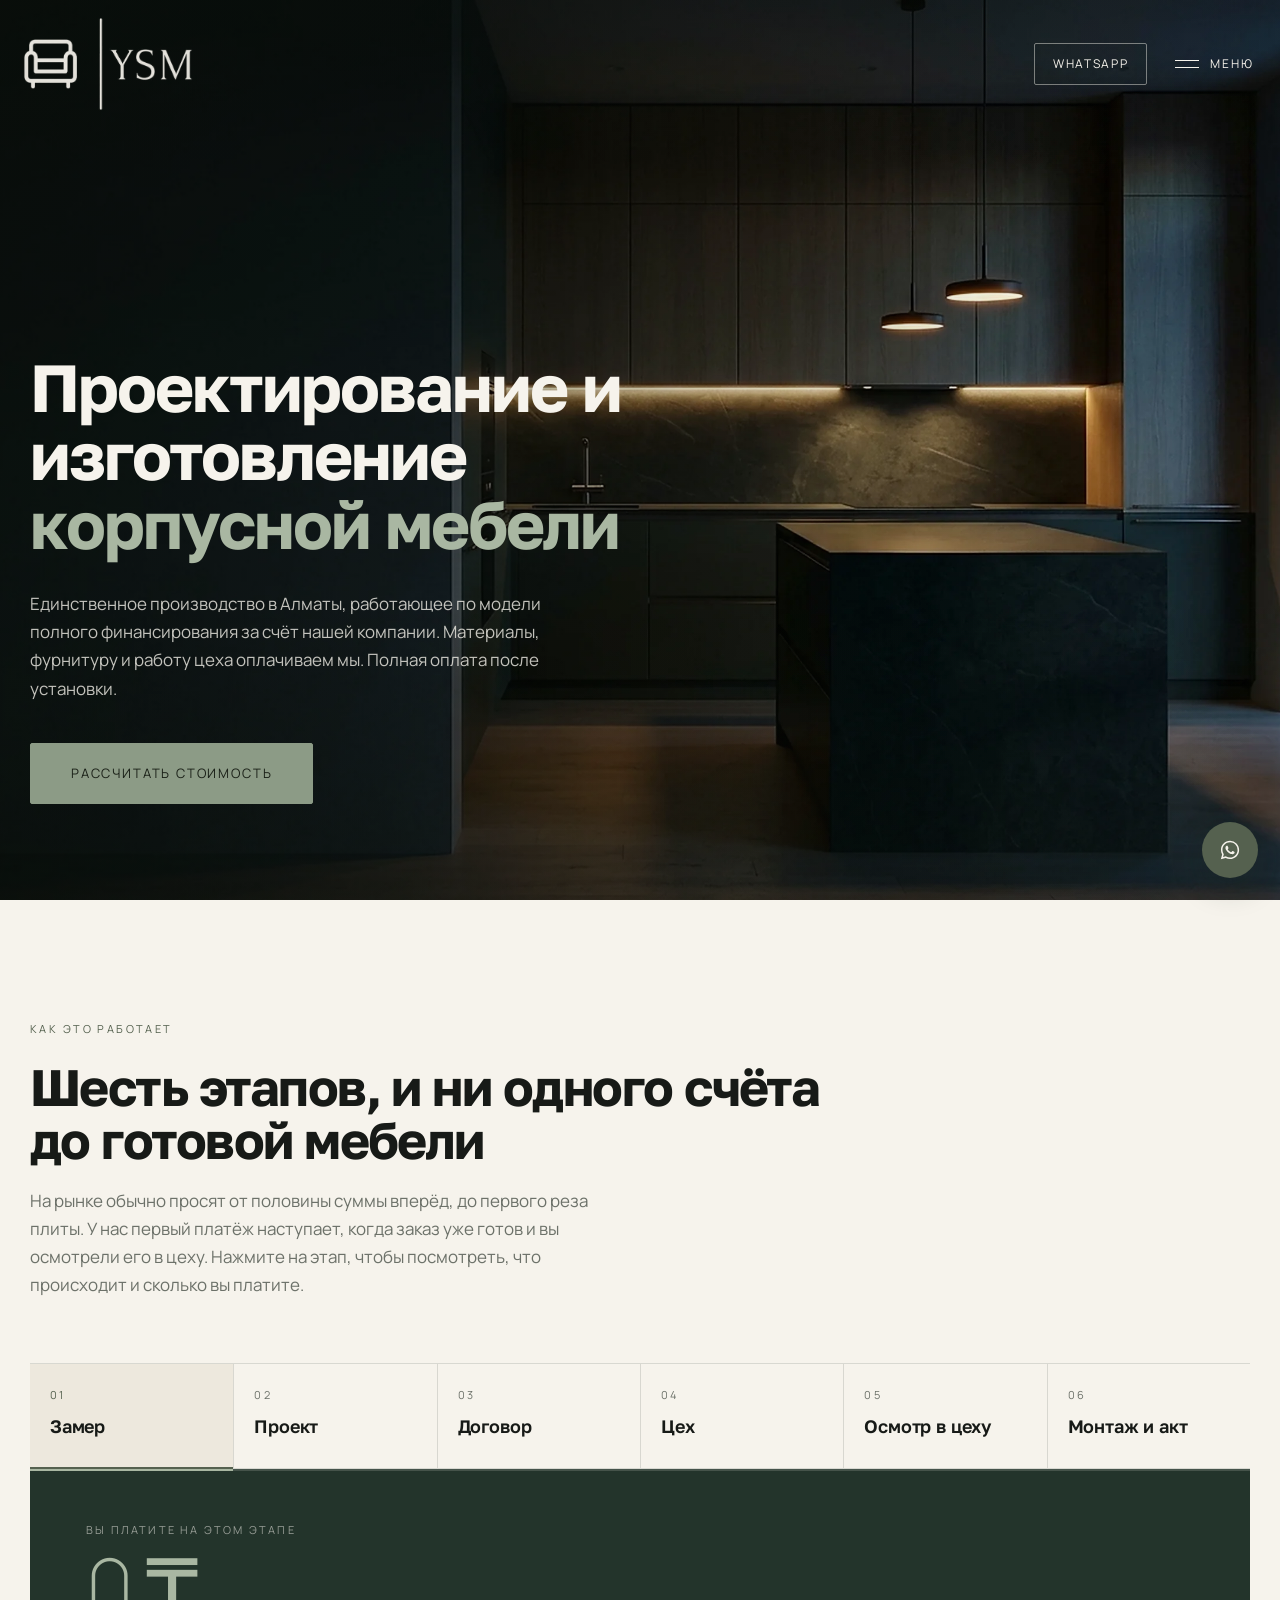
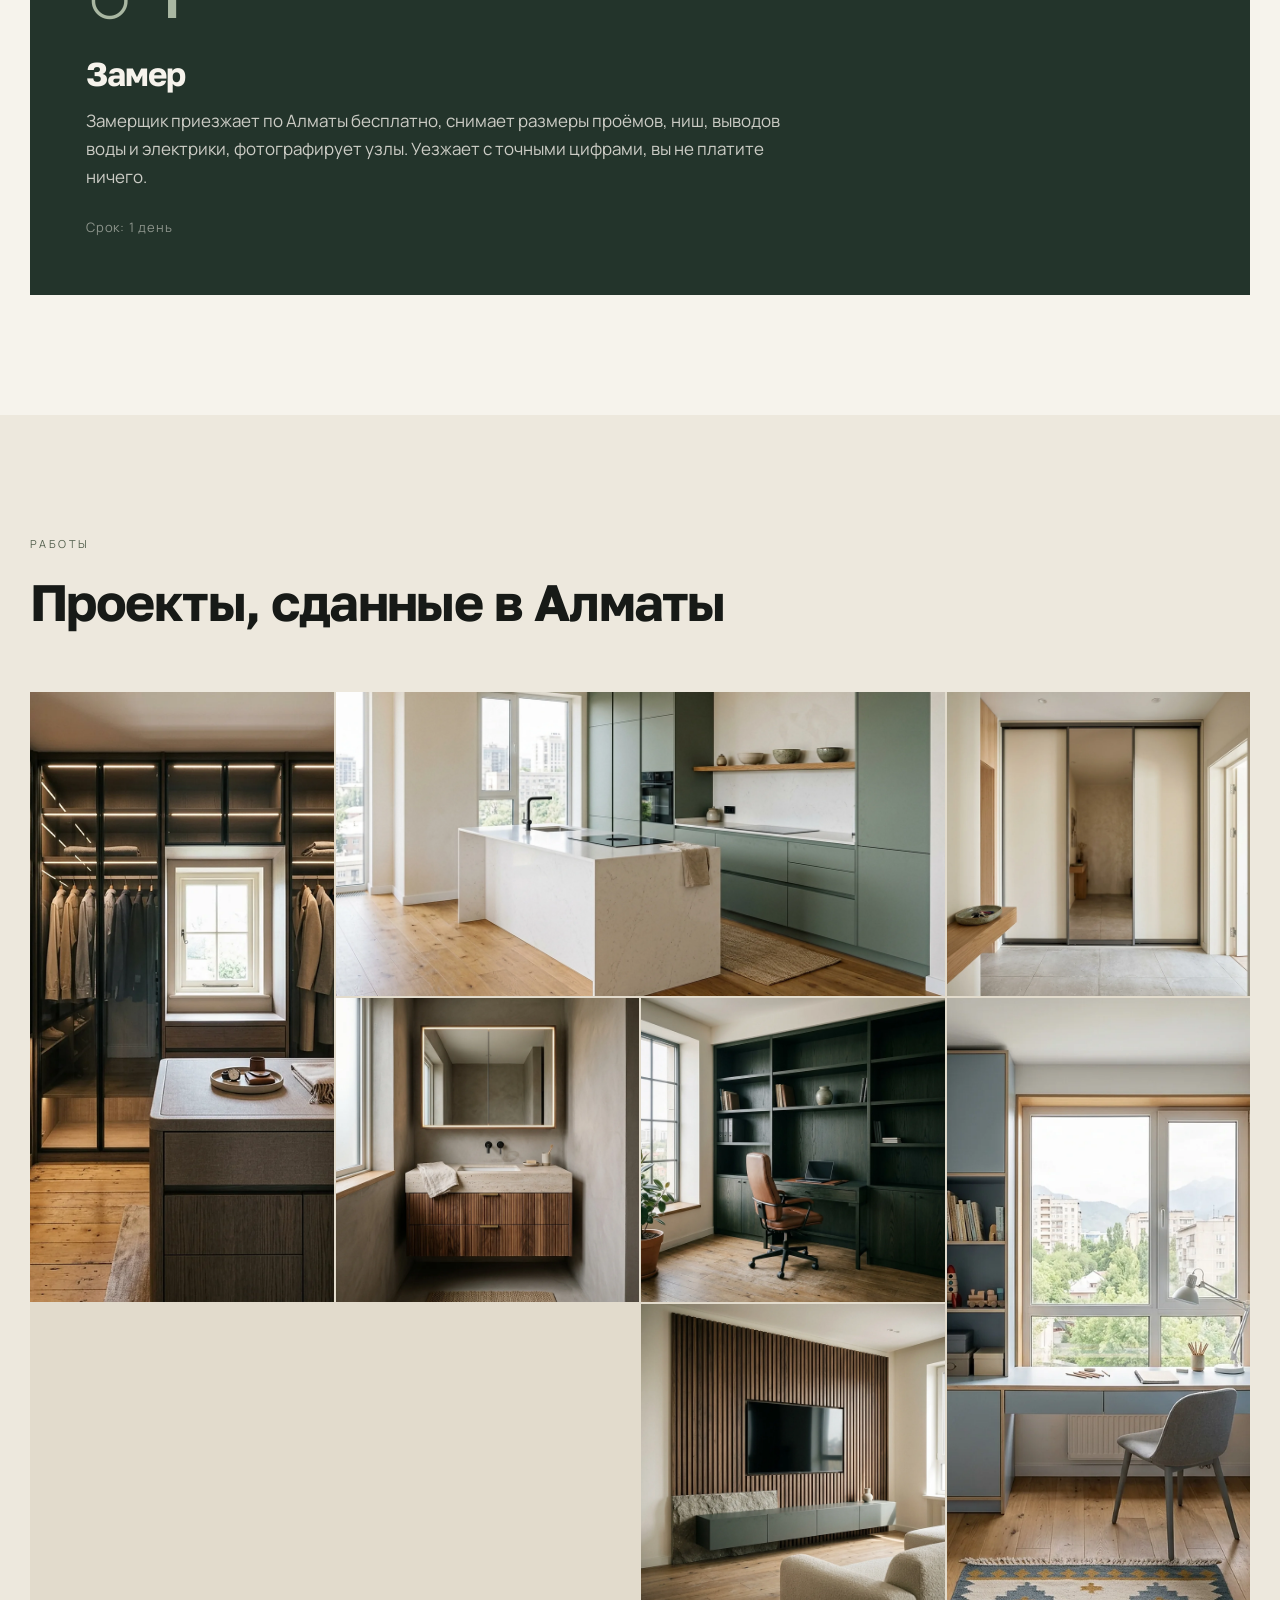
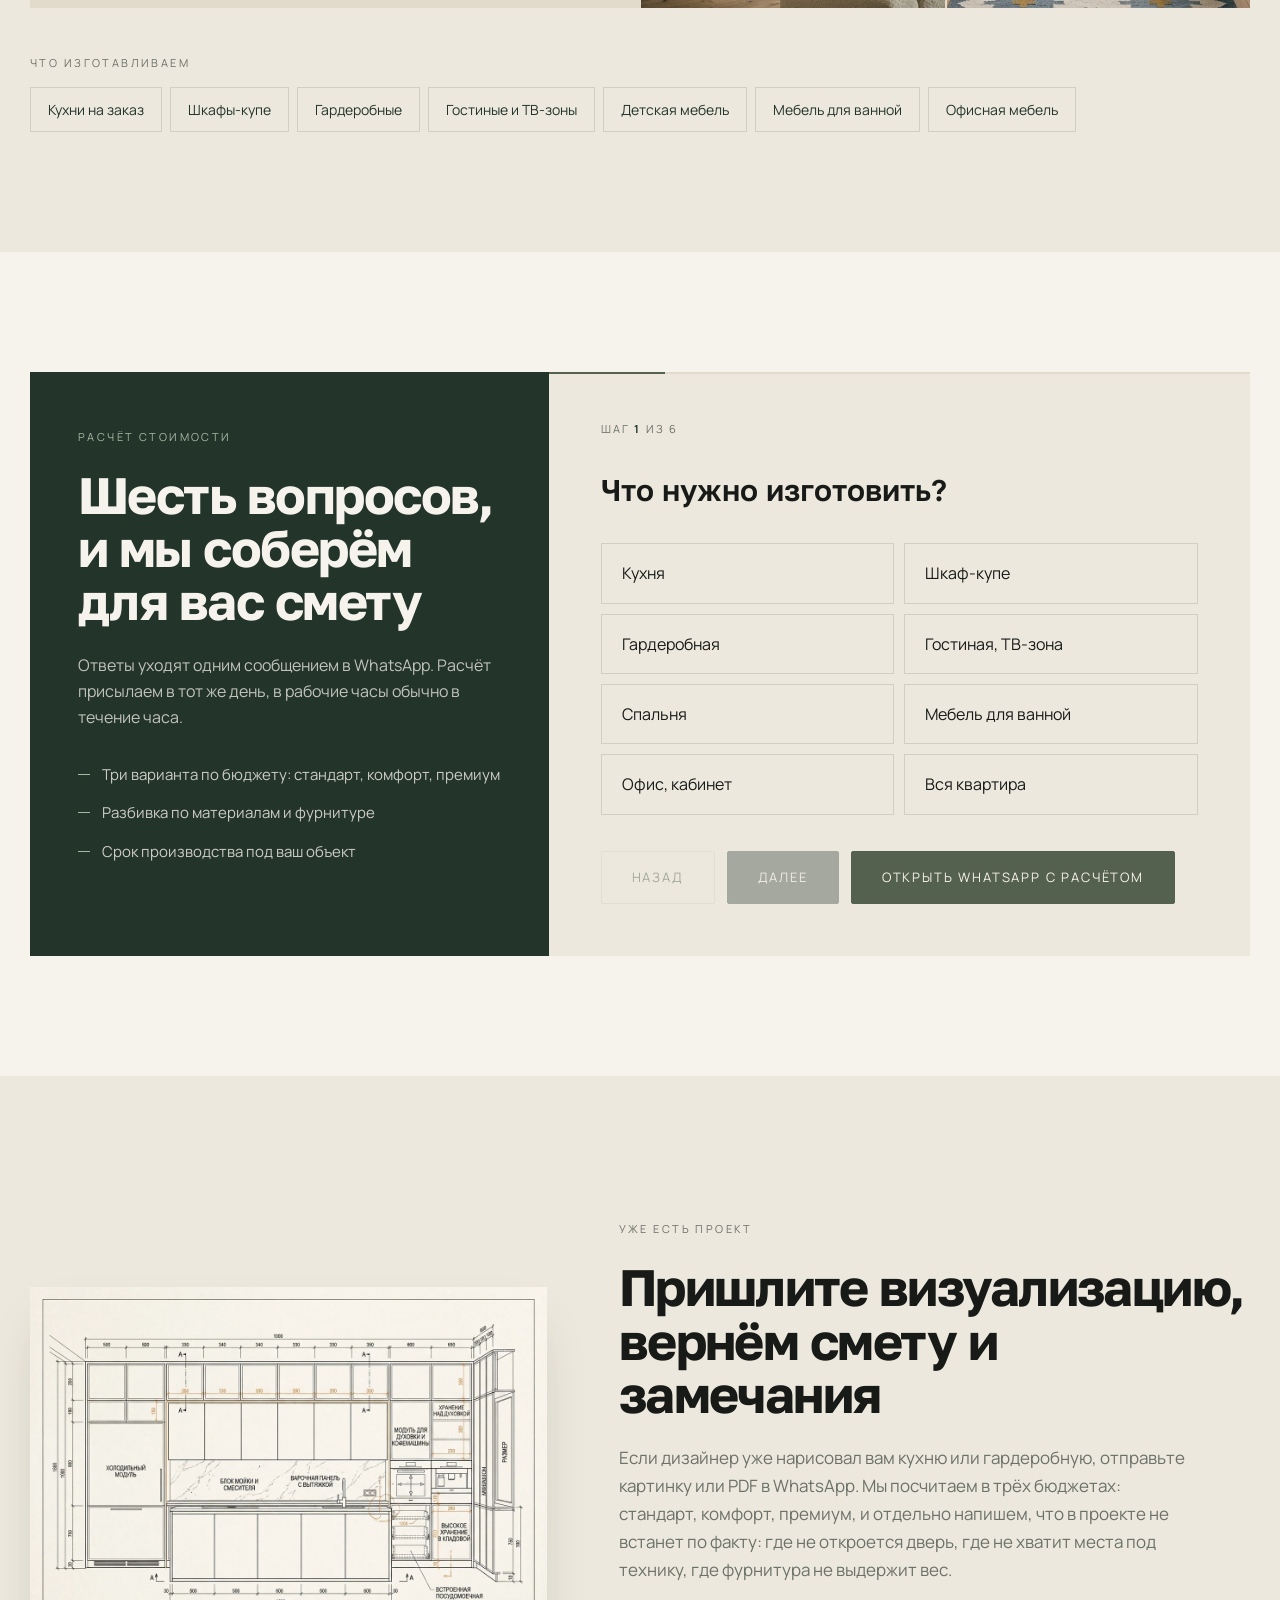
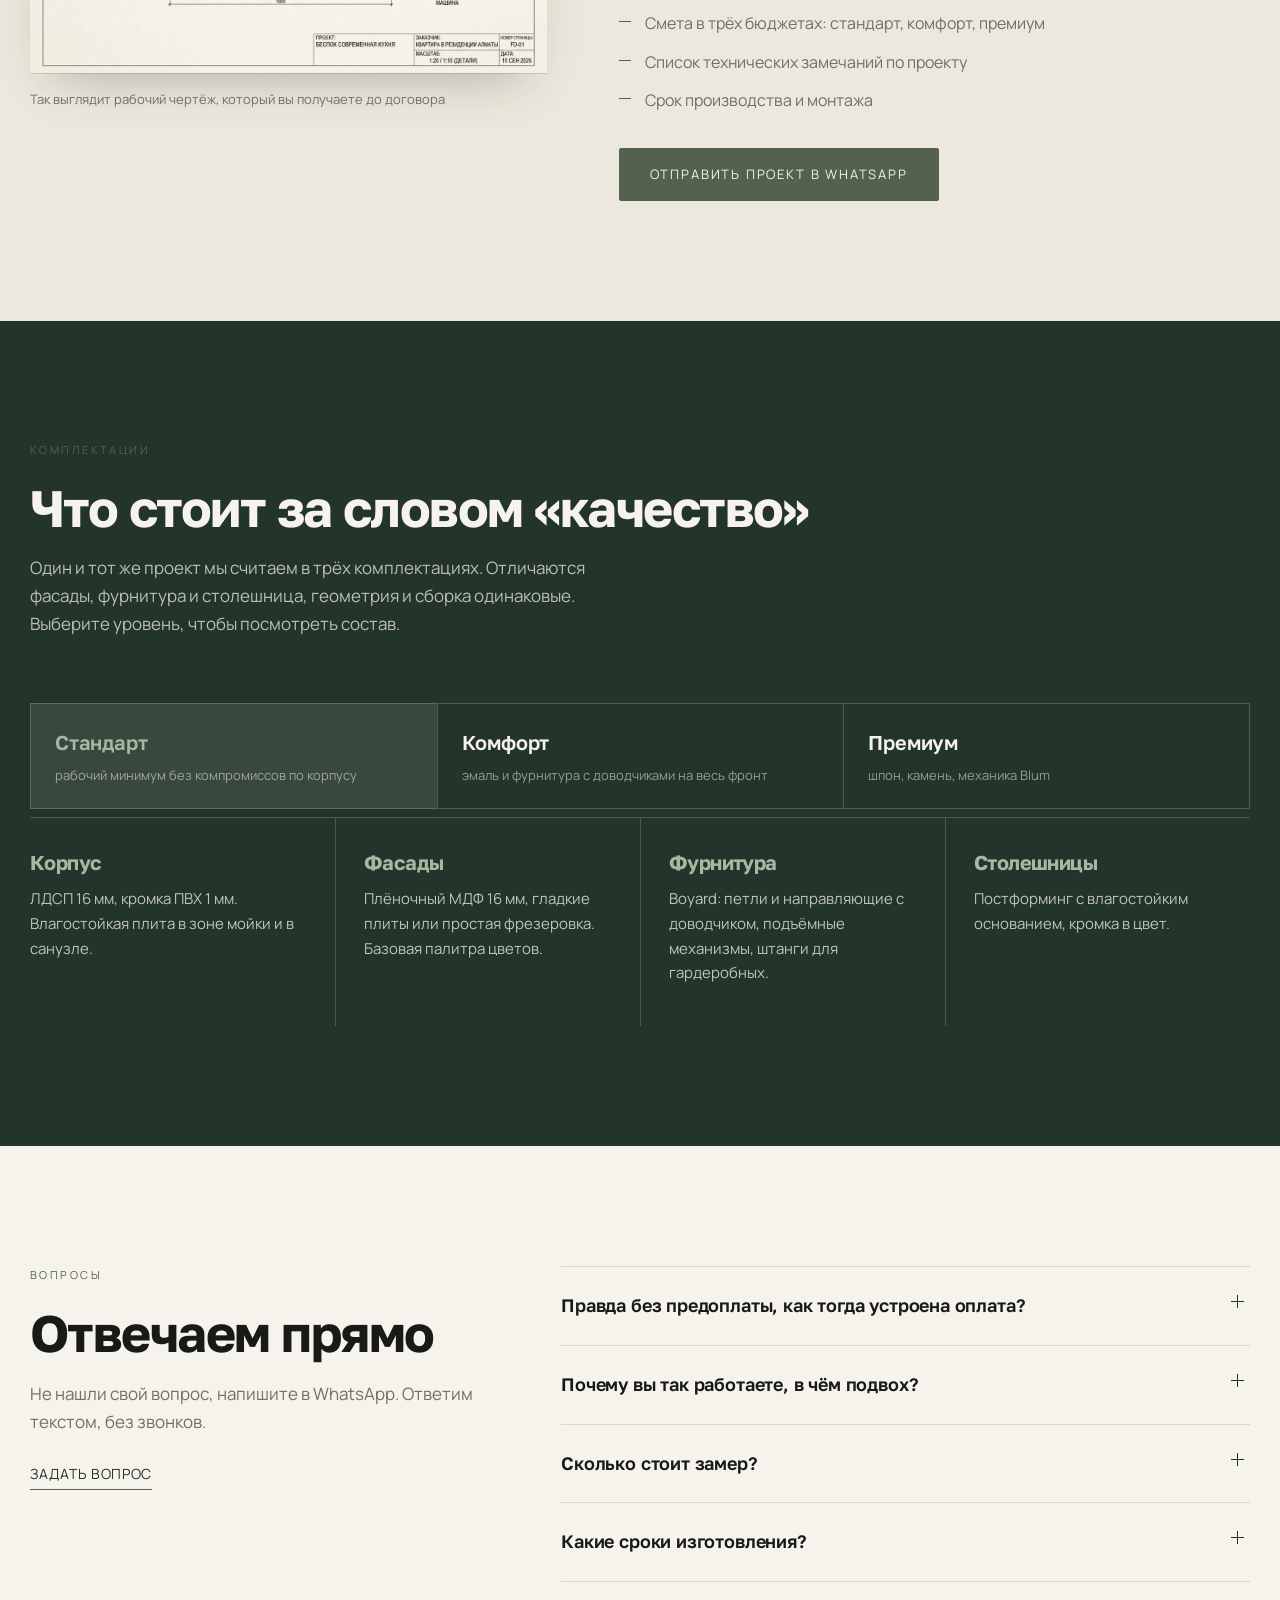
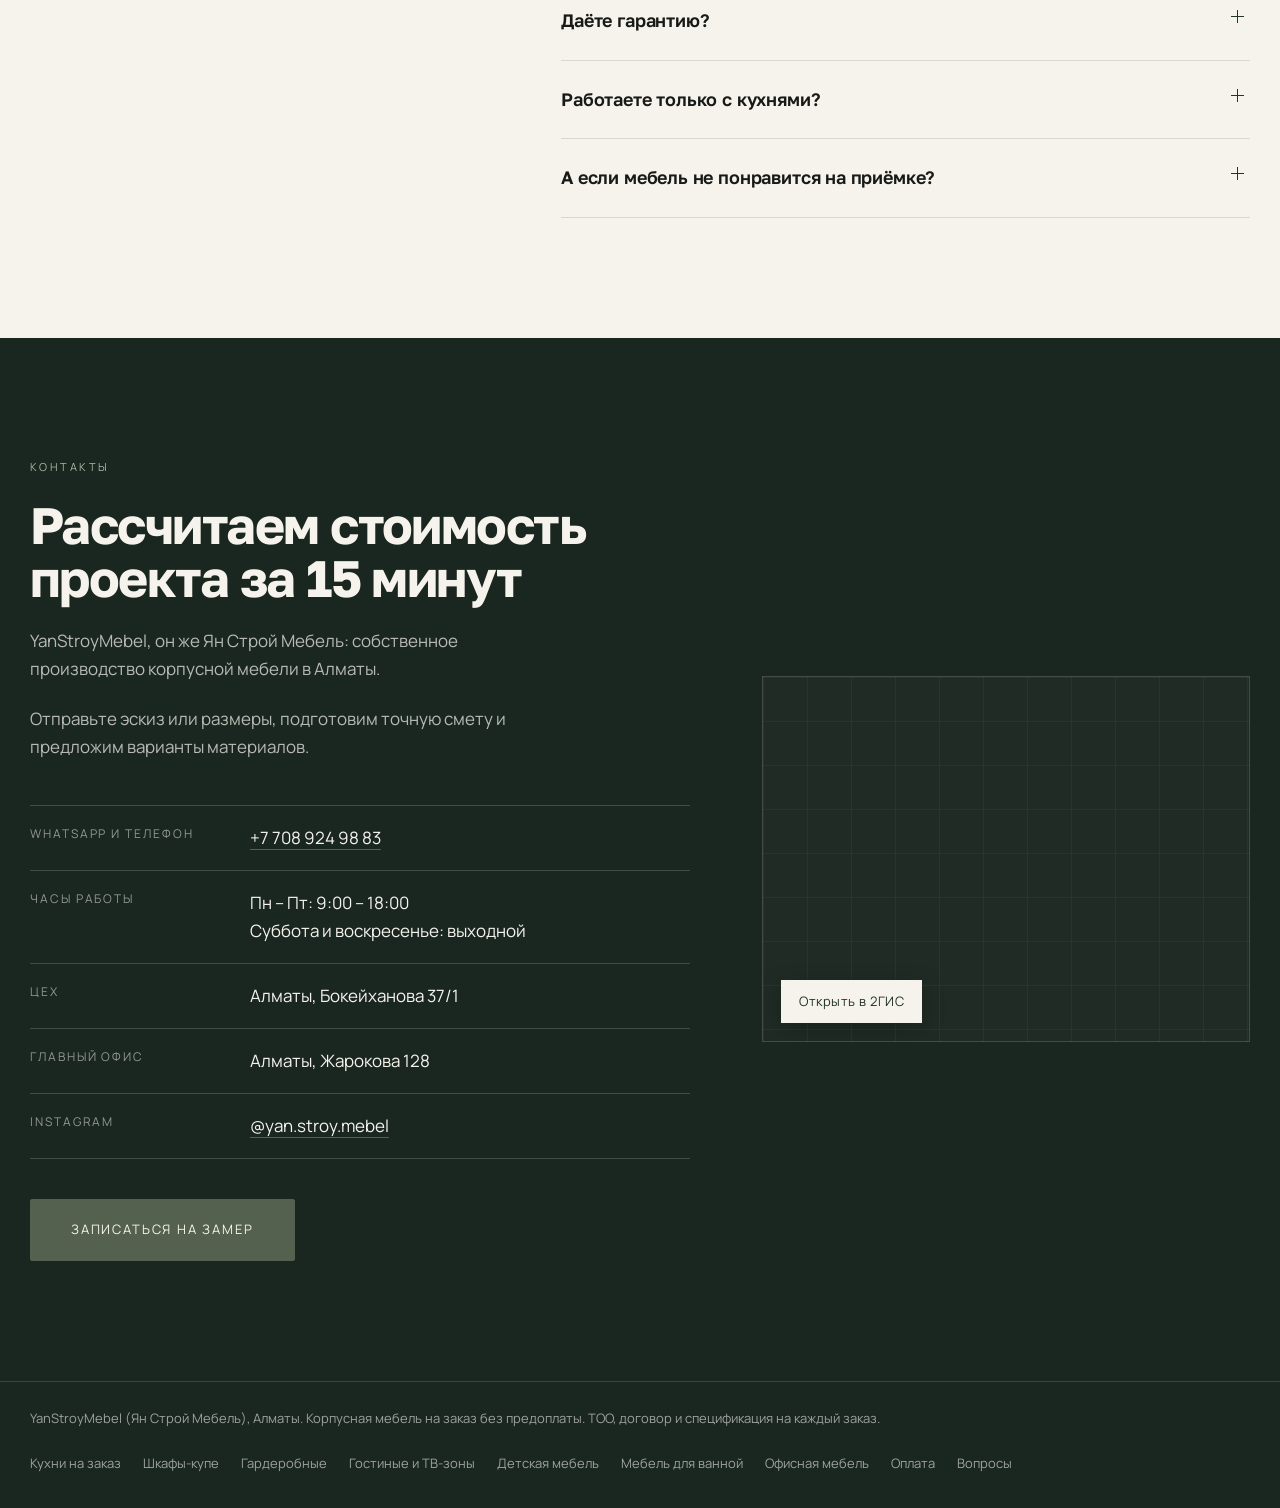
==== commit 9c9ab149: "SEO: бренд-варианты Ян Строй Мебель, alternateName в разметке Co-Authored-By: Claude Opus 5 <noreply" ====
--- a/index.html
+++ b/index.html
@@ -3,8 +3,8 @@
 <head>
 <meta charset="utf-8">
 <meta name="viewport" content="width=device-width, initial-scale=1">
-<title>Мебель на заказ в Алматы без предоплаты | YanStroyMebel</title>
-<meta name="description" content="Кухни, шкафы-купе, гардеробные и корпусная мебель на заказ в Алматы. Материалы и работу цеха финансируем мы: первый платёж после осмотра готовой мебели. Договор ТОО, бесплатный замер, расчёт в WhatsApp.">
+<title>YanStroyMebel, Ян Строй Мебель: мебель на заказ в Алматы без предоплаты</title>
+<meta name="description" content="YanStroyMebel (Ян Строй Мебель), Алматы. Кухни, шкафы-купе, гардеробные и корпусная мебель на заказ. Материалы и работу цеха финансируем мы: первый платёж после осмотра готовой мебели. Договор ТОО, бесплатный замер, расчёт в WhatsApp.">
 <link rel="canonical" href="https://yan-stroy-mebel.kz/">
 <meta name="robots" content="index,follow,max-image-preview:large">
 <meta name="geo.region" content="KZ-ALA">
@@ -306,6 +306,7 @@
     <div class="cnt__body">
       <p class="eyebrow eyebrow--light">Контакты</p>
       <h2 class="h2 h2--light">Рассчитаем стоимость проекта за 15 минут</h2>
+      <p class="cnt__lead" style="margin-bottom:0">YanStroyMebel, он же Ян Строй Мебель: собственное производство корпусной мебели в Алматы.</p>
       <p class="cnt__lead">Отправьте эскиз или размеры, подготовим точную смету и предложим варианты материалов.</p>
       <dl class="cnt__list">
         <div><dt>WhatsApp и телефон</dt><dd><a href="tel:+77089249883">+7 708 924 98 83</a></dd></div>
@@ -327,7 +328,7 @@
 
 <footer class="ftr">
   <div class="wrap ftr__in">
-    <p>YanStroyMebel, Алматы. Мебель на заказ без предоплаты.</p>
+    <p>YanStroyMebel (Ян Строй Мебель), Алматы. Корпусная мебель на заказ без предоплаты. ТОО, договор и спецификация на каждый заказ.</p>
     <nav><a href="/kuhni-na-zakaz/">Кухни на заказ</a><a href="/shkafy-kupe/">Шкафы-купе</a><a href="/garderobnye/">Гардеробные</a><a href="/gostinye-tv-zony/">Гостиные и ТВ-зоны</a><a href="/detskaya-mebel/">Детская мебель</a><a href="/mebel-dlya-vannoy/">Мебель для ванной</a><a href="/ofisnaya-mebel/">Офисная мебель</a><a href="#pay">Оплата</a><a href="#faq">Вопросы</a></nav>
   </div>
 </footer>
@@ -337,6 +338,6 @@
 </a>
 
 <script src="app.js?v=5"></script>
-<script type="application/ld+json">{"@context": "https://schema.org", "@graph": [{"@type": ["LocalBusiness", "FurnitureStore"], "@id": "https://yan-stroy-mebel.kz/#business", "name": "YanStroyMebel", "description": "Производство корпусной мебели на заказ в Алматы: кухни, шкафы-купе, гардеробные, мебель для ванной и офиса. Материалы и работу цеха финансирует компания, первый платёж после осмотра готовой мебели.", "url": "https://yan-stroy-mebel.kz/", "telephone": "+77089249883", "image": "https://yan-stroy-mebel.kz/assets/og.jpg", "logo": "https://yan-stroy-mebel.kz/assets/logo.png", "priceRange": "$$", "currenciesAccepted": "KZT", "areaServed": {"@type": "City", "name": "Алматы"}, "address": {"@type": "PostalAddress", "streetAddress": "улица Жарокова, 128", "addressLocality": "Алматы", "addressRegion": "Алматы", "addressCountry": "KZ"}, "geo": {"@type": "GeoCoordinates", "latitude": 43.236824, "longitude": 76.900146}, "openingHoursSpecification": [{"@type": "OpeningHoursSpecification", "dayOfWeek": ["Monday", "Tuesday", "Wednesday", "Thursday", "Friday"], "opens": "09:00", "closes": "18:00"}], "sameAs": ["https://www.instagram.com/yan.stroy.mebel/"], "department": [{"@type": "LocalBusiness", "name": "YanStroyMebel, цех", "address": {"@type": "PostalAddress", "streetAddress": "улица Бокейханова, 37/1", "addressLocality": "Алматы", "addressCountry": "KZ"}, "telephone": "+77089249883"}]}, {"@type": "WebSite", "@id": "https://yan-stroy-mebel.kz/#website", "url": "https://yan-stroy-mebel.kz/", "name": "YanStroyMebel", "inLanguage": "ru-RU", "publisher": {"@id": "https://yan-stroy-mebel.kz/#business"}}, {"@type": "FAQPage", "mainEntity": [{"@type": "Question", "name": "Правда без предоплаты, как тогда устроена оплата?", "acceptedAnswer": {"@type": "Answer", "text": "Материалы, фурнитуру и работу цеха финансируем мы, вперёд вы не платите ничего. Оплата делится пополам: 50% после того, как вы осмотрели готовый заказ в цеху перед установкой, и 50% после установки и подписания акта выполненных работ. Условие фиксируем в договоре ТОО, чтобы это не оставалось устной договорённостью."}}, {"@type": "Question", "name": "Почему вы так работаете, в чём подвох?", "acceptedAnswer": {"@type": "Answer", "text": "Подвоха нет, есть ограничение. Мы одновременно ведём ограниченное число объектов, потому что каждый финансируем сами. Если очередь заполнена, честно назовём ближайшую дату старта."}}, {"@type": "Question", "name": "Сколько стоит замер?", "acceptedAnswer": {"@type": "Answer", "text": "По Алматы бесплатно и ни к чему не обязывает. После замера вы получаете чертёж и смету, дальше решаете сами."}}, {"@type": "Question", "name": "Какие сроки изготовления?", "acceptedAnswer": {"@type": "Answer", "text": "Зависит от фасадов. Плёночный МДФ и ЛДСП идут быстрее, эмаль и шпон дольше из-за покраски и сушки. Точный срок ставим в договор после утверждения проекта."}}, {"@type": "Question", "name": "Даёте гарантию?", "acceptedAnswer": {"@type": "Answer", "text": "Да, гарантия на корпус, фурнитуру и монтаж прописана в договоре. Если что-то перестало закрываться или провисло, приезжаем и настраиваем."}}, {"@type": "Question", "name": "Работаете только с кухнями?", "acceptedAnswer": {"@type": "Answer", "text": "Нет. Кухни, шкафы-купе, гардеробные, гостиные, спальни, мебель для ванной, офисные стеллажи и кабинеты. Можем закрыть всю квартиру одним договором."}}, {"@type": "Question", "name": "А если мебель не понравится на приёмке?", "acceptedAnswer": {"@type": "Answer", "text": "К договору мы составляем спецификацию: в ней прописаны фурнитура, цвет, материал, схема и все остальные детали заказа. Сдаём строго по спецификации. На осмотре в цеху и на приёмке проходим вместе по чек-листу: зазоры, кромка, работа фурнитуры, соответствие чертежу. Недочёты устраняем до оплаты, в этом и смысл схемы."}}]}, {"@type": "ItemList", "name": "Услуги", "itemListElement": [{"@type": "ListItem", "position": 1, "name": "Кухни на заказ", "url": "https://yan-stroy-mebel.kz/kuhni-na-zakaz/"}, {"@type": "ListItem", "position": 2, "name": "Шкафы-купе", "url": "https://yan-stroy-mebel.kz/shkafy-kupe/"}, {"@type": "ListItem", "position": 3, "name": "Гардеробные", "url": "https://yan-stroy-mebel.kz/garderobnye/"}, {"@type": "ListItem", "position": 4, "name": "Гостиные и ТВ-зоны", "url": "https://yan-stroy-mebel.kz/gostinye-tv-zony/"}, {"@type": "ListItem", "position": 5, "name": "Детская мебель", "url": "https://yan-stroy-mebel.kz/detskaya-mebel/"}, {"@type": "ListItem", "position": 6, "name": "Мебель для ванной", "url": "https://yan-stroy-mebel.kz/mebel-dlya-vannoy/"}, {"@type": "ListItem", "position": 7, "name": "Офисная мебель", "url": "https://yan-stroy-mebel.kz/ofisnaya-mebel/"}]}]}</script>
+<script type="application/ld+json">{"@context": "https://schema.org", "@graph": [{"@type": ["LocalBusiness", "FurnitureStore"], "@id": "https://yan-stroy-mebel.kz/#business", "name": "YanStroyMebel", "alternateName": ["Ян Строй Мебель", "Yan Stroy Mebel", "ЯнСтройМебель", "YSM"], "description": "Производство корпусной мебели на заказ в Алматы: кухни, шкафы-купе, гардеробные, мебель для ванной и офиса. Материалы и работу цеха финансирует компания, первый платёж после осмотра готовой мебели.", "url": "https://yan-stroy-mebel.kz/", "telephone": "+77089249883", "image": "https://yan-stroy-mebel.kz/assets/og.jpg", "logo": "https://yan-stroy-mebel.kz/assets/logo.png", "priceRange": "$$", "currenciesAccepted": "KZT", "areaServed": {"@type": "City", "name": "Алматы"}, "address": {"@type": "PostalAddress", "streetAddress": "улица Жарокова, 128", "addressLocality": "Алматы", "addressRegion": "Алматы", "addressCountry": "KZ"}, "geo": {"@type": "GeoCoordinates", "latitude": 43.236824, "longitude": 76.900146}, "openingHoursSpecification": [{"@type": "OpeningHoursSpecification", "dayOfWeek": ["Monday", "Tuesday", "Wednesday", "Thursday", "Friday"], "opens": "09:00", "closes": "18:00"}], "sameAs": ["https://www.instagram.com/yan.stroy.mebel/"], "department": [{"@type": "LocalBusiness", "name": "YanStroyMebel, цех", "address": {"@type": "PostalAddress", "streetAddress": "улица Бокейханова, 37/1", "addressLocality": "Алматы", "addressCountry": "KZ"}, "telephone": "+77089249883"}]}, {"@type": "WebSite", "@id": "https://yan-stroy-mebel.kz/#website", "url": "https://yan-stroy-mebel.kz/", "name": "YanStroyMebel", "inLanguage": "ru-RU", "publisher": {"@id": "https://yan-stroy-mebel.kz/#business"}}, {"@type": "FAQPage", "mainEntity": [{"@type": "Question", "name": "Правда без предоплаты, как тогда устроена оплата?", "acceptedAnswer": {"@type": "Answer", "text": "Материалы, фурнитуру и работу цеха финансируем мы, вперёд вы не платите ничего. Оплата делится пополам: 50% после того, как вы осмотрели готовый заказ в цеху перед установкой, и 50% после установки и подписания акта выполненных работ. Условие фиксируем в договоре ТОО, чтобы это не оставалось устной договорённостью."}}, {"@type": "Question", "name": "Почему вы так работаете, в чём подвох?", "acceptedAnswer": {"@type": "Answer", "text": "Подвоха нет, есть ограничение. Мы одновременно ведём ограниченное число объектов, потому что каждый финансируем сами. Если очередь заполнена, честно назовём ближайшую дату старта."}}, {"@type": "Question", "name": "Сколько стоит замер?", "acceptedAnswer": {"@type": "Answer", "text": "По Алматы бесплатно и ни к чему не обязывает. После замера вы получаете чертёж и смету, дальше решаете сами."}}, {"@type": "Question", "name": "Какие сроки изготовления?", "acceptedAnswer": {"@type": "Answer", "text": "Зависит от фасадов. Плёночный МДФ и ЛДСП идут быстрее, эмаль и шпон дольше из-за покраски и сушки. Точный срок ставим в договор после утверждения проекта."}}, {"@type": "Question", "name": "Даёте гарантию?", "acceptedAnswer": {"@type": "Answer", "text": "Да, гарантия на корпус, фурнитуру и монтаж прописана в договоре. Если что-то перестало закрываться или провисло, приезжаем и настраиваем."}}, {"@type": "Question", "name": "Работаете только с кухнями?", "acceptedAnswer": {"@type": "Answer", "text": "Нет. Кухни, шкафы-купе, гардеробные, гостиные, спальни, мебель для ванной, офисные стеллажи и кабинеты. Можем закрыть всю квартиру одним договором."}}, {"@type": "Question", "name": "А если мебель не понравится на приёмке?", "acceptedAnswer": {"@type": "Answer", "text": "К договору мы составляем спецификацию: в ней прописаны фурнитура, цвет, материал, схема и все остальные детали заказа. Сдаём строго по спецификации. На осмотре в цеху и на приёмке проходим вместе по чек-листу: зазоры, кромка, работа фурнитуры, соответствие чертежу. Недочёты устраняем до оплаты, в этом и смысл схемы."}}]}, {"@type": "ItemList", "name": "Услуги", "itemListElement": [{"@type": "ListItem", "position": 1, "name": "Кухни на заказ", "url": "https://yan-stroy-mebel.kz/kuhni-na-zakaz/"}, {"@type": "ListItem", "position": 2, "name": "Шкафы-купе", "url": "https://yan-stroy-mebel.kz/shkafy-kupe/"}, {"@type": "ListItem", "position": 3, "name": "Гардеробные", "url": "https://yan-stroy-mebel.kz/garderobnye/"}, {"@type": "ListItem", "position": 4, "name": "Гостиные и ТВ-зоны", "url": "https://yan-stroy-mebel.kz/gostinye-tv-zony/"}, {"@type": "ListItem", "position": 5, "name": "Детская мебель", "url": "https://yan-stroy-mebel.kz/detskaya-mebel/"}, {"@type": "ListItem", "position": 6, "name": "Мебель для ванной", "url": "https://yan-stroy-mebel.kz/mebel-dlya-vannoy/"}, {"@type": "ListItem", "position": 7, "name": "Офисная мебель", "url": "https://yan-stroy-mebel.kz/ofisnaya-mebel/"}]}]}</script>
 </body>
 </html>
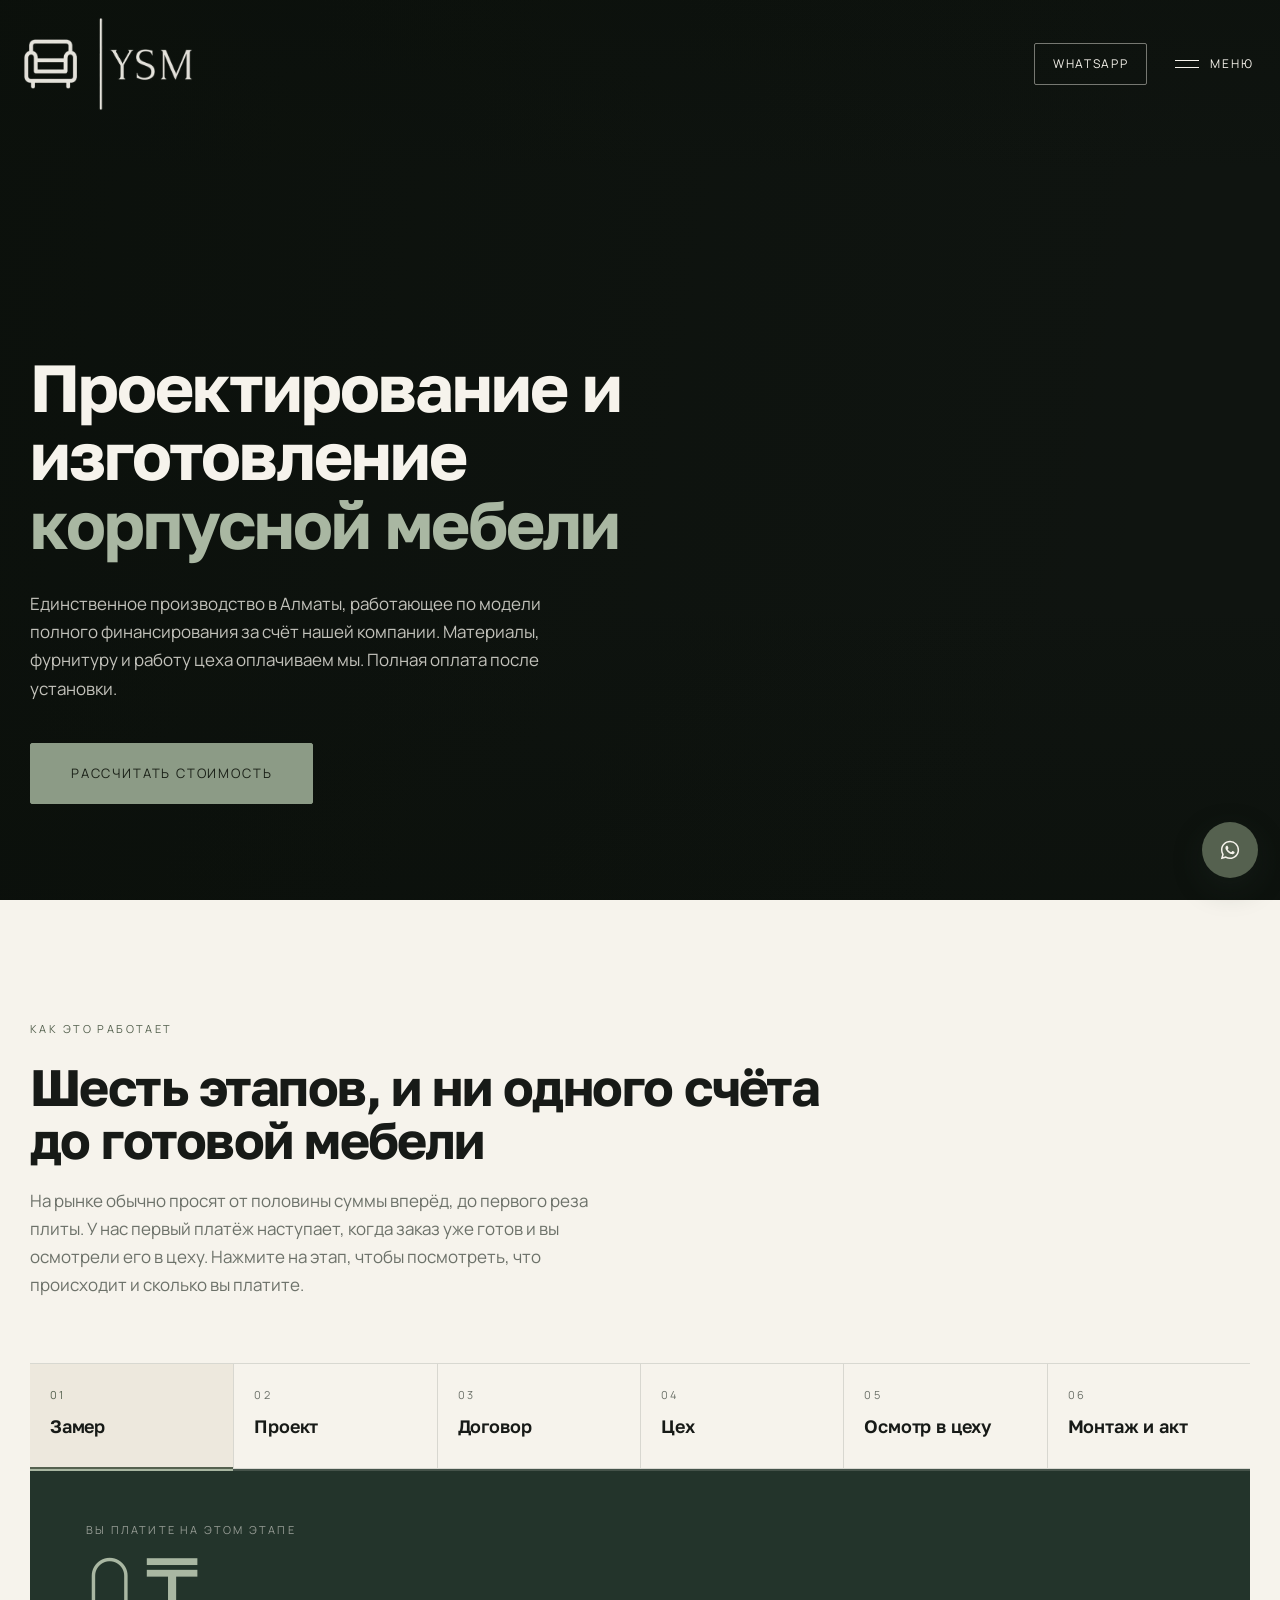
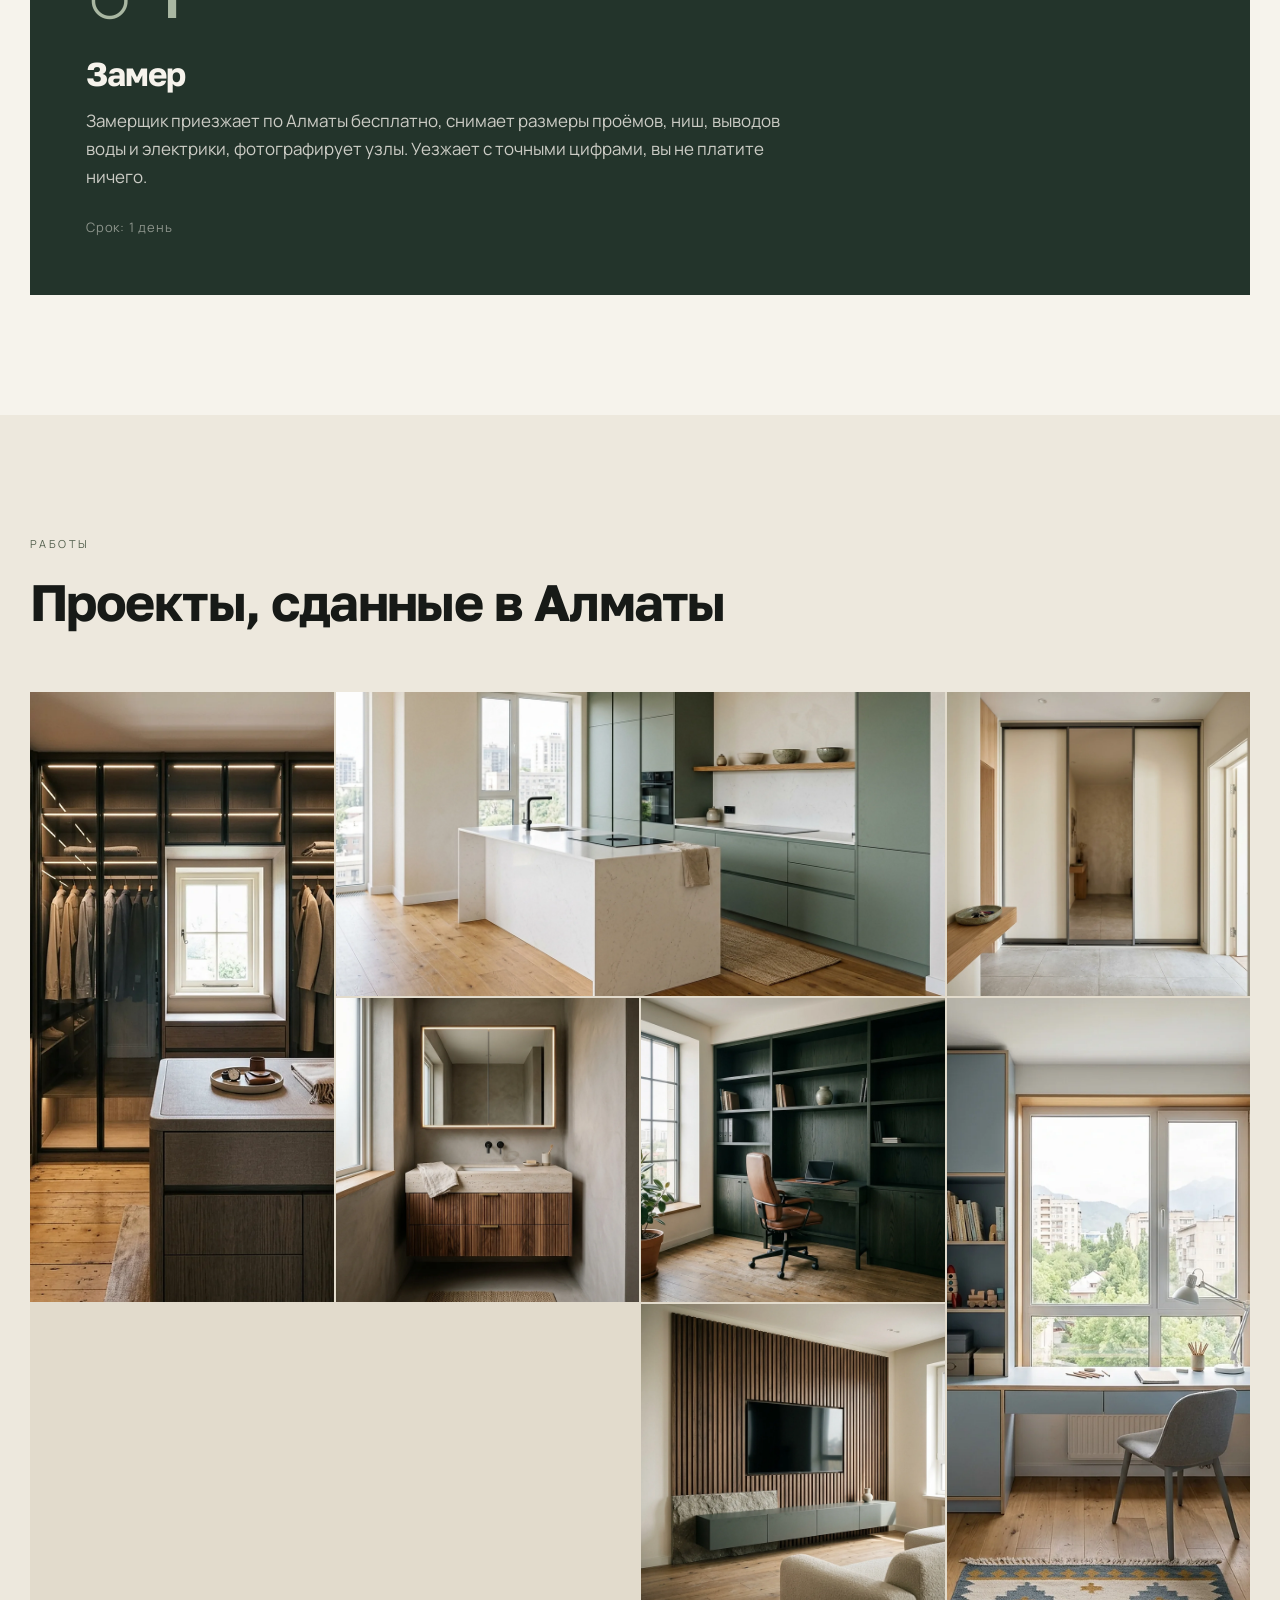
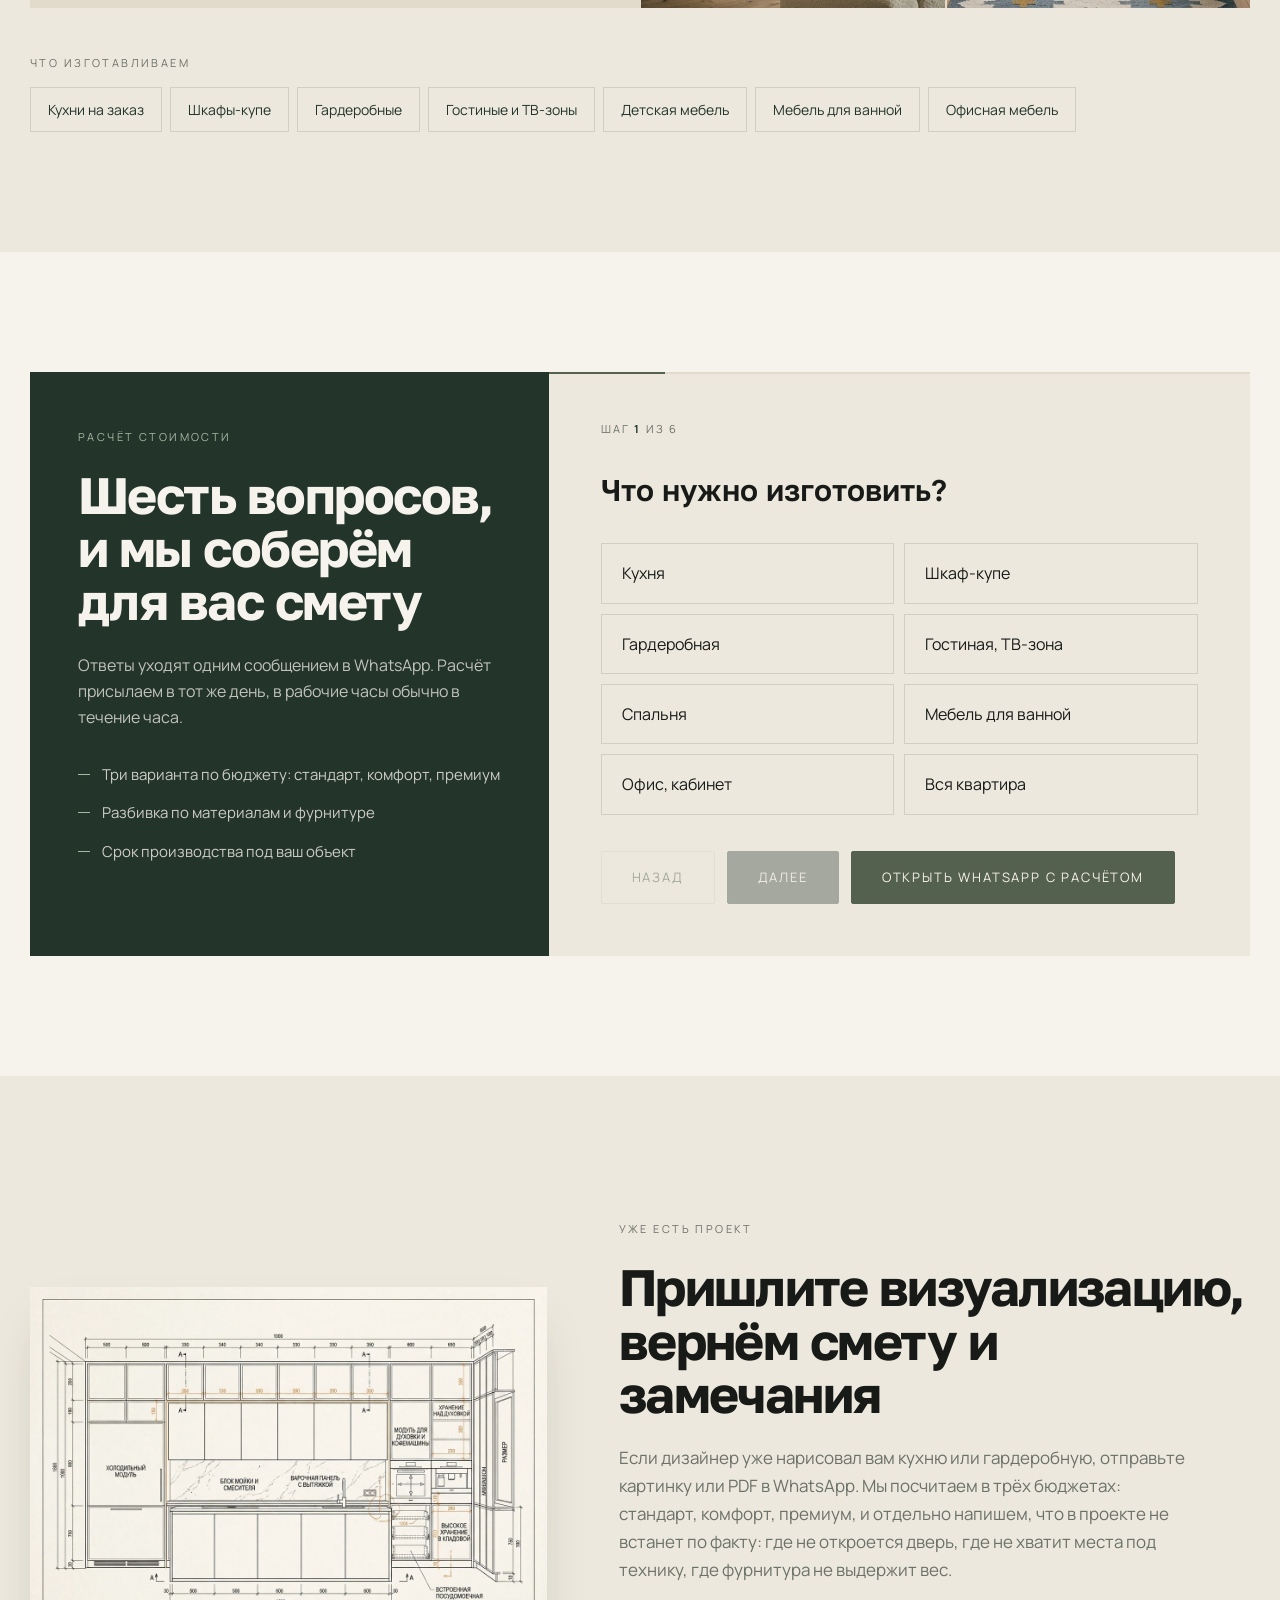
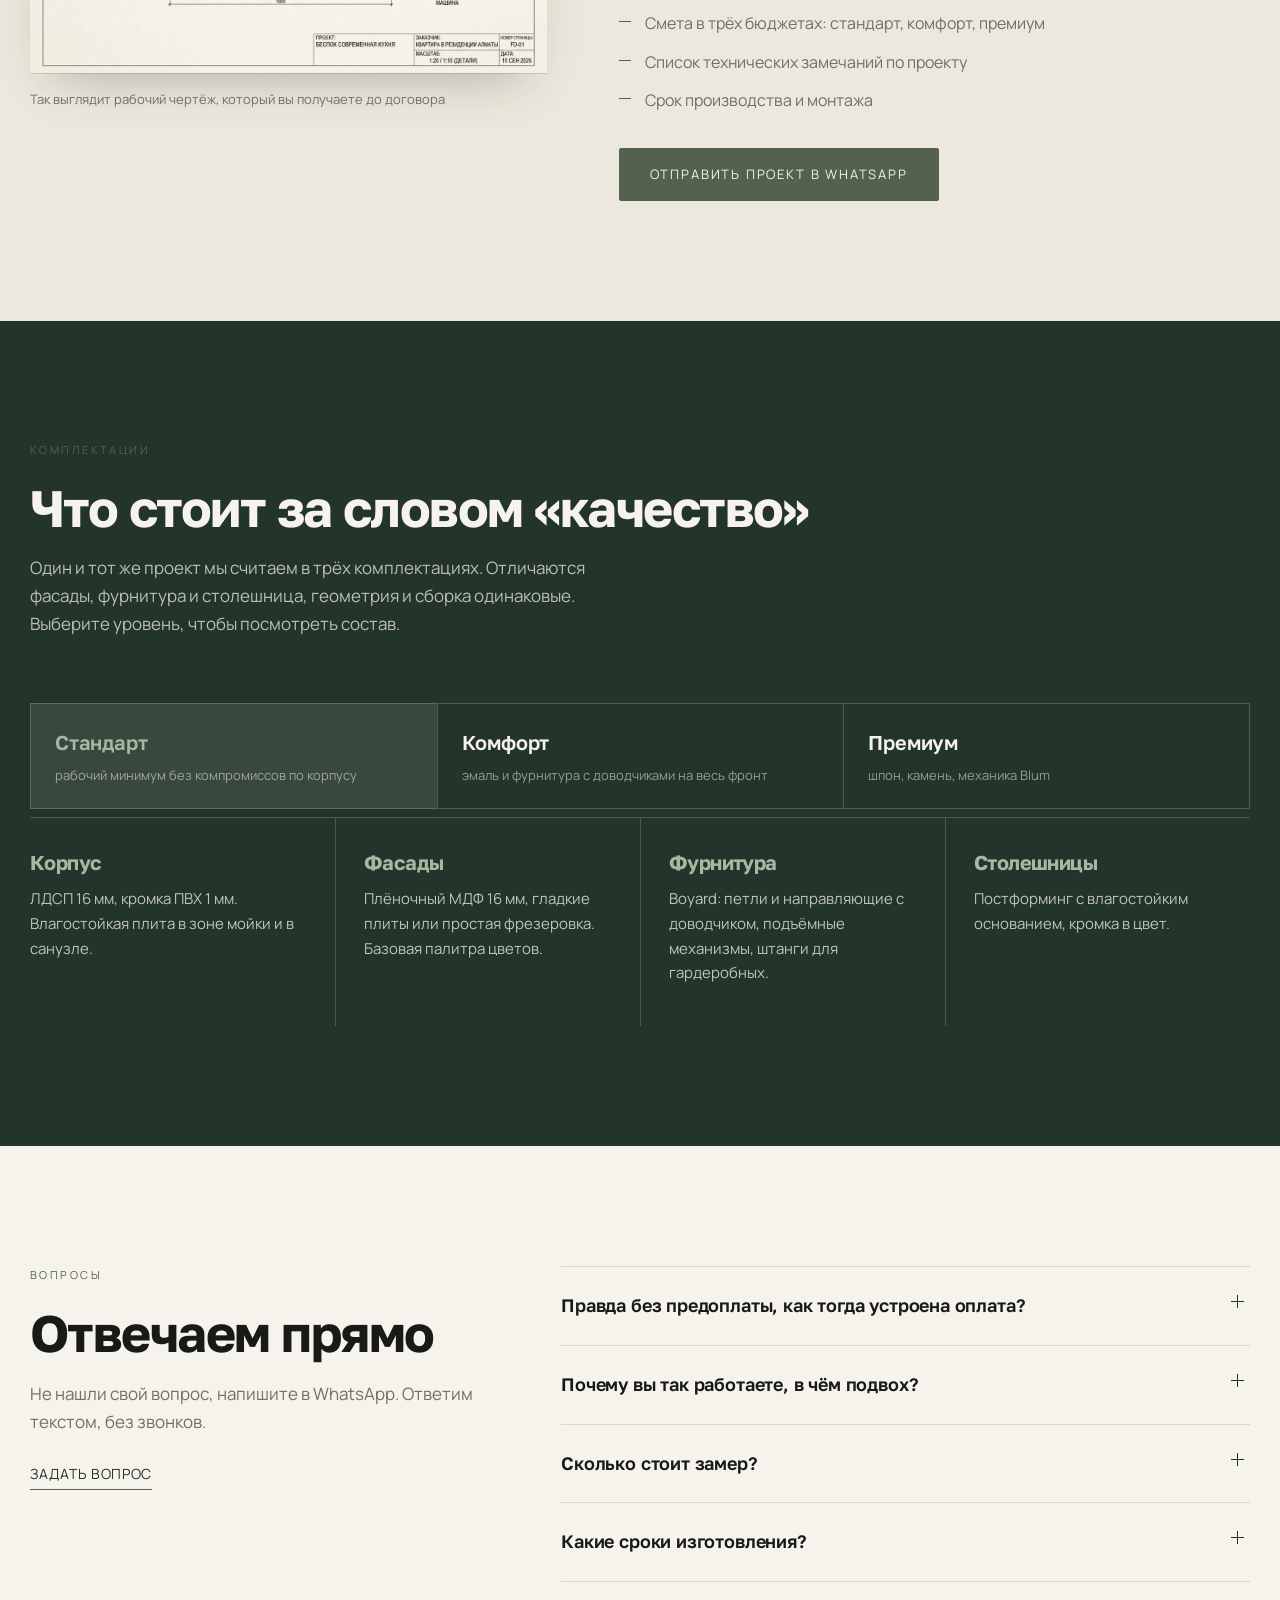
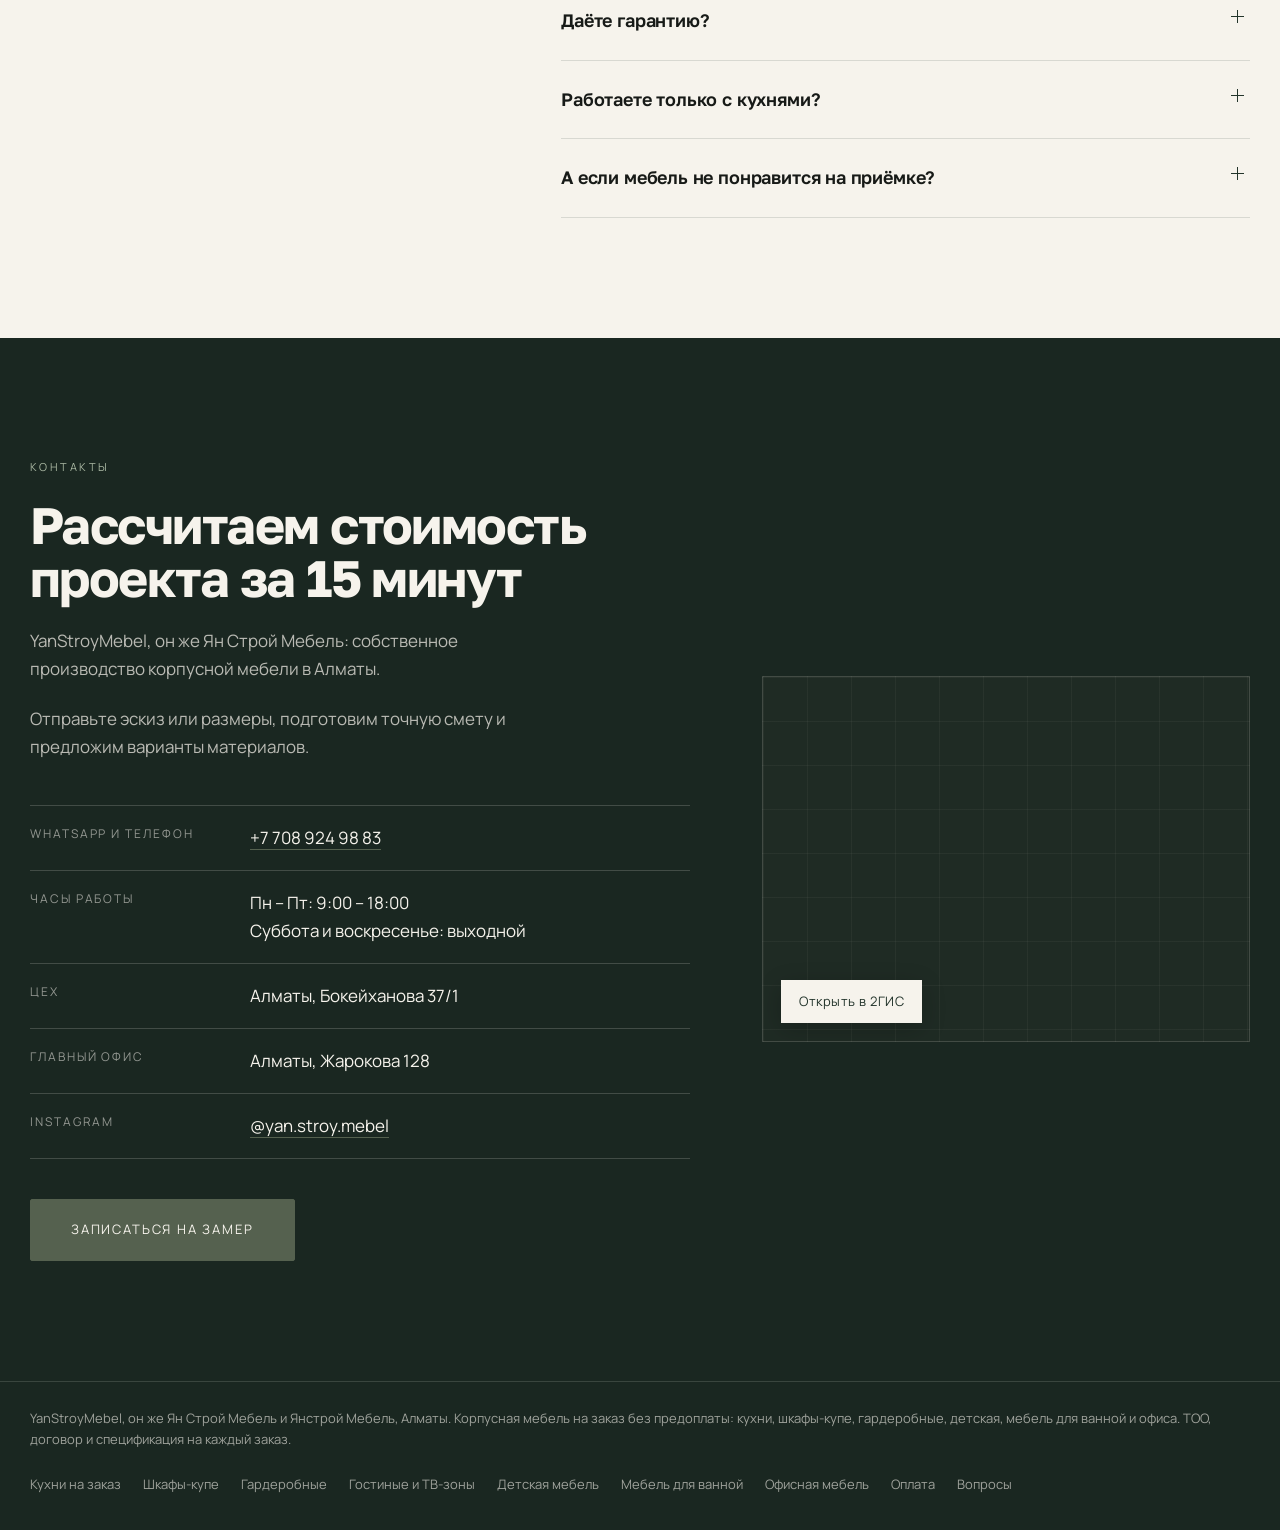
==== commit 8dbfb670: "SEO: IndexNow, расширенные бренд-варианты Co-Authored-By: Claude Opus 5 <noreply@anthropic.com>" ====
--- a/index.html
+++ b/index.html
@@ -328,7 +328,7 @@
 
 <footer class="ftr">
   <div class="wrap ftr__in">
-    <p>YanStroyMebel (Ян Строй Мебель), Алматы. Корпусная мебель на заказ без предоплаты. ТОО, договор и спецификация на каждый заказ.</p>
+    <p>YanStroyMebel, он же Ян Строй Мебель и Янстрой Мебель, Алматы. Корпусная мебель на заказ без предоплаты: кухни, шкафы-купе, гардеробные, детская, мебель для ванной и офиса. ТОО, договор и спецификация на каждый заказ.</p>
     <nav><a href="/kuhni-na-zakaz/">Кухни на заказ</a><a href="/shkafy-kupe/">Шкафы-купе</a><a href="/garderobnye/">Гардеробные</a><a href="/gostinye-tv-zony/">Гостиные и ТВ-зоны</a><a href="/detskaya-mebel/">Детская мебель</a><a href="/mebel-dlya-vannoy/">Мебель для ванной</a><a href="/ofisnaya-mebel/">Офисная мебель</a><a href="#pay">Оплата</a><a href="#faq">Вопросы</a></nav>
   </div>
 </footer>
@@ -338,6 +338,6 @@
 </a>
 
 <script src="app.js?v=5"></script>
-<script type="application/ld+json">{"@context": "https://schema.org", "@graph": [{"@type": ["LocalBusiness", "FurnitureStore"], "@id": "https://yan-stroy-mebel.kz/#business", "name": "YanStroyMebel", "alternateName": ["Ян Строй Мебель", "Yan Stroy Mebel", "ЯнСтройМебель", "YSM"], "description": "Производство корпусной мебели на заказ в Алматы: кухни, шкафы-купе, гардеробные, мебель для ванной и офиса. Материалы и работу цеха финансирует компания, первый платёж после осмотра готовой мебели.", "url": "https://yan-stroy-mebel.kz/", "telephone": "+77089249883", "image": "https://yan-stroy-mebel.kz/assets/og.jpg", "logo": "https://yan-stroy-mebel.kz/assets/logo.png", "priceRange": "$$", "currenciesAccepted": "KZT", "areaServed": {"@type": "City", "name": "Алматы"}, "address": {"@type": "PostalAddress", "streetAddress": "улица Жарокова, 128", "addressLocality": "Алматы", "addressRegion": "Алматы", "addressCountry": "KZ"}, "geo": {"@type": "GeoCoordinates", "latitude": 43.236824, "longitude": 76.900146}, "openingHoursSpecification": [{"@type": "OpeningHoursSpecification", "dayOfWeek": ["Monday", "Tuesday", "Wednesday", "Thursday", "Friday"], "opens": "09:00", "closes": "18:00"}], "sameAs": ["https://www.instagram.com/yan.stroy.mebel/"], "department": [{"@type": "LocalBusiness", "name": "YanStroyMebel, цех", "address": {"@type": "PostalAddress", "streetAddress": "улица Бокейханова, 37/1", "addressLocality": "Алматы", "addressCountry": "KZ"}, "telephone": "+77089249883"}]}, {"@type": "WebSite", "@id": "https://yan-stroy-mebel.kz/#website", "url": "https://yan-stroy-mebel.kz/", "name": "YanStroyMebel", "inLanguage": "ru-RU", "publisher": {"@id": "https://yan-stroy-mebel.kz/#business"}}, {"@type": "FAQPage", "mainEntity": [{"@type": "Question", "name": "Правда без предоплаты, как тогда устроена оплата?", "acceptedAnswer": {"@type": "Answer", "text": "Материалы, фурнитуру и работу цеха финансируем мы, вперёд вы не платите ничего. Оплата делится пополам: 50% после того, как вы осмотрели готовый заказ в цеху перед установкой, и 50% после установки и подписания акта выполненных работ. Условие фиксируем в договоре ТОО, чтобы это не оставалось устной договорённостью."}}, {"@type": "Question", "name": "Почему вы так работаете, в чём подвох?", "acceptedAnswer": {"@type": "Answer", "text": "Подвоха нет, есть ограничение. Мы одновременно ведём ограниченное число объектов, потому что каждый финансируем сами. Если очередь заполнена, честно назовём ближайшую дату старта."}}, {"@type": "Question", "name": "Сколько стоит замер?", "acceptedAnswer": {"@type": "Answer", "text": "По Алматы бесплатно и ни к чему не обязывает. После замера вы получаете чертёж и смету, дальше решаете сами."}}, {"@type": "Question", "name": "Какие сроки изготовления?", "acceptedAnswer": {"@type": "Answer", "text": "Зависит от фасадов. Плёночный МДФ и ЛДСП идут быстрее, эмаль и шпон дольше из-за покраски и сушки. Точный срок ставим в договор после утверждения проекта."}}, {"@type": "Question", "name": "Даёте гарантию?", "acceptedAnswer": {"@type": "Answer", "text": "Да, гарантия на корпус, фурнитуру и монтаж прописана в договоре. Если что-то перестало закрываться или провисло, приезжаем и настраиваем."}}, {"@type": "Question", "name": "Работаете только с кухнями?", "acceptedAnswer": {"@type": "Answer", "text": "Нет. Кухни, шкафы-купе, гардеробные, гостиные, спальни, мебель для ванной, офисные стеллажи и кабинеты. Можем закрыть всю квартиру одним договором."}}, {"@type": "Question", "name": "А если мебель не понравится на приёмке?", "acceptedAnswer": {"@type": "Answer", "text": "К договору мы составляем спецификацию: в ней прописаны фурнитура, цвет, материал, схема и все остальные детали заказа. Сдаём строго по спецификации. На осмотре в цеху и на приёмке проходим вместе по чек-листу: зазоры, кромка, работа фурнитуры, соответствие чертежу. Недочёты устраняем до оплаты, в этом и смысл схемы."}}]}, {"@type": "ItemList", "name": "Услуги", "itemListElement": [{"@type": "ListItem", "position": 1, "name": "Кухни на заказ", "url": "https://yan-stroy-mebel.kz/kuhni-na-zakaz/"}, {"@type": "ListItem", "position": 2, "name": "Шкафы-купе", "url": "https://yan-stroy-mebel.kz/shkafy-kupe/"}, {"@type": "ListItem", "position": 3, "name": "Гардеробные", "url": "https://yan-stroy-mebel.kz/garderobnye/"}, {"@type": "ListItem", "position": 4, "name": "Гостиные и ТВ-зоны", "url": "https://yan-stroy-mebel.kz/gostinye-tv-zony/"}, {"@type": "ListItem", "position": 5, "name": "Детская мебель", "url": "https://yan-stroy-mebel.kz/detskaya-mebel/"}, {"@type": "ListItem", "position": 6, "name": "Мебель для ванной", "url": "https://yan-stroy-mebel.kz/mebel-dlya-vannoy/"}, {"@type": "ListItem", "position": 7, "name": "Офисная мебель", "url": "https://yan-stroy-mebel.kz/ofisnaya-mebel/"}]}]}</script>
+<script type="application/ld+json">{"@context": "https://schema.org", "@graph": [{"@type": ["LocalBusiness", "FurnitureStore"], "@id": "https://yan-stroy-mebel.kz/#business", "name": "YanStroyMebel", "alternateName": ["Ян Строй Мебель", "Янстрой Мебель", "Янстрой", "Ян Строй", "Yan Stroy Mebel", "YanStroy", "ЯнСтройМебель", "YSM"], "description": "Производство корпусной мебели на заказ в Алматы: кухни, шкафы-купе, гардеробные, мебель для ванной и офиса. Материалы и работу цеха финансирует компания, первый платёж после осмотра готовой мебели.", "url": "https://yan-stroy-mebel.kz/", "telephone": "+77089249883", "image": "https://yan-stroy-mebel.kz/assets/og.jpg", "logo": "https://yan-stroy-mebel.kz/assets/logo.png", "priceRange": "$$", "currenciesAccepted": "KZT", "areaServed": {"@type": "City", "name": "Алматы"}, "address": {"@type": "PostalAddress", "streetAddress": "улица Жарокова, 128", "addressLocality": "Алматы", "addressRegion": "Алматы", "addressCountry": "KZ"}, "geo": {"@type": "GeoCoordinates", "latitude": 43.236824, "longitude": 76.900146}, "openingHoursSpecification": [{"@type": "OpeningHoursSpecification", "dayOfWeek": ["Monday", "Tuesday", "Wednesday", "Thursday", "Friday"], "opens": "09:00", "closes": "18:00"}], "sameAs": ["https://www.instagram.com/yan.stroy.mebel/"], "department": [{"@type": "LocalBusiness", "name": "YanStroyMebel, цех", "address": {"@type": "PostalAddress", "streetAddress": "улица Бокейханова, 37/1", "addressLocality": "Алматы", "addressCountry": "KZ"}, "telephone": "+77089249883"}]}, {"@type": "WebSite", "@id": "https://yan-stroy-mebel.kz/#website", "url": "https://yan-stroy-mebel.kz/", "name": "YanStroyMebel", "inLanguage": "ru-RU", "publisher": {"@id": "https://yan-stroy-mebel.kz/#business"}}, {"@type": "FAQPage", "mainEntity": [{"@type": "Question", "name": "Правда без предоплаты, как тогда устроена оплата?", "acceptedAnswer": {"@type": "Answer", "text": "Материалы, фурнитуру и работу цеха финансируем мы, вперёд вы не платите ничего. Оплата делится пополам: 50% после того, как вы осмотрели готовый заказ в цеху перед установкой, и 50% после установки и подписания акта выполненных работ. Условие фиксируем в договоре ТОО, чтобы это не оставалось устной договорённостью."}}, {"@type": "Question", "name": "Почему вы так работаете, в чём подвох?", "acceptedAnswer": {"@type": "Answer", "text": "Подвоха нет, есть ограничение. Мы одновременно ведём ограниченное число объектов, потому что каждый финансируем сами. Если очередь заполнена, честно назовём ближайшую дату старта."}}, {"@type": "Question", "name": "Сколько стоит замер?", "acceptedAnswer": {"@type": "Answer", "text": "По Алматы бесплатно и ни к чему не обязывает. После замера вы получаете чертёж и смету, дальше решаете сами."}}, {"@type": "Question", "name": "Какие сроки изготовления?", "acceptedAnswer": {"@type": "Answer", "text": "Зависит от фасадов. Плёночный МДФ и ЛДСП идут быстрее, эмаль и шпон дольше из-за покраски и сушки. Точный срок ставим в договор после утверждения проекта."}}, {"@type": "Question", "name": "Даёте гарантию?", "acceptedAnswer": {"@type": "Answer", "text": "Да, гарантия на корпус, фурнитуру и монтаж прописана в договоре. Если что-то перестало закрываться или провисло, приезжаем и настраиваем."}}, {"@type": "Question", "name": "Работаете только с кухнями?", "acceptedAnswer": {"@type": "Answer", "text": "Нет. Кухни, шкафы-купе, гардеробные, гостиные, спальни, мебель для ванной, офисные стеллажи и кабинеты. Можем закрыть всю квартиру одним договором."}}, {"@type": "Question", "name": "А если мебель не понравится на приёмке?", "acceptedAnswer": {"@type": "Answer", "text": "К договору мы составляем спецификацию: в ней прописаны фурнитура, цвет, материал, схема и все остальные детали заказа. Сдаём строго по спецификации. На осмотре в цеху и на приёмке проходим вместе по чек-листу: зазоры, кромка, работа фурнитуры, соответствие чертежу. Недочёты устраняем до оплаты, в этом и смысл схемы."}}]}, {"@type": "ItemList", "name": "Услуги", "itemListElement": [{"@type": "ListItem", "position": 1, "name": "Кухни на заказ", "url": "https://yan-stroy-mebel.kz/kuhni-na-zakaz/"}, {"@type": "ListItem", "position": 2, "name": "Шкафы-купе", "url": "https://yan-stroy-mebel.kz/shkafy-kupe/"}, {"@type": "ListItem", "position": 3, "name": "Гардеробные", "url": "https://yan-stroy-mebel.kz/garderobnye/"}, {"@type": "ListItem", "position": 4, "name": "Гостиные и ТВ-зоны", "url": "https://yan-stroy-mebel.kz/gostinye-tv-zony/"}, {"@type": "ListItem", "position": 5, "name": "Детская мебель", "url": "https://yan-stroy-mebel.kz/detskaya-mebel/"}, {"@type": "ListItem", "position": 6, "name": "Мебель для ванной", "url": "https://yan-stroy-mebel.kz/mebel-dlya-vannoy/"}, {"@type": "ListItem", "position": 7, "name": "Офисная мебель", "url": "https://yan-stroy-mebel.kz/ofisnaya-mebel/"}]}]}</script>
 </body>
 </html>
